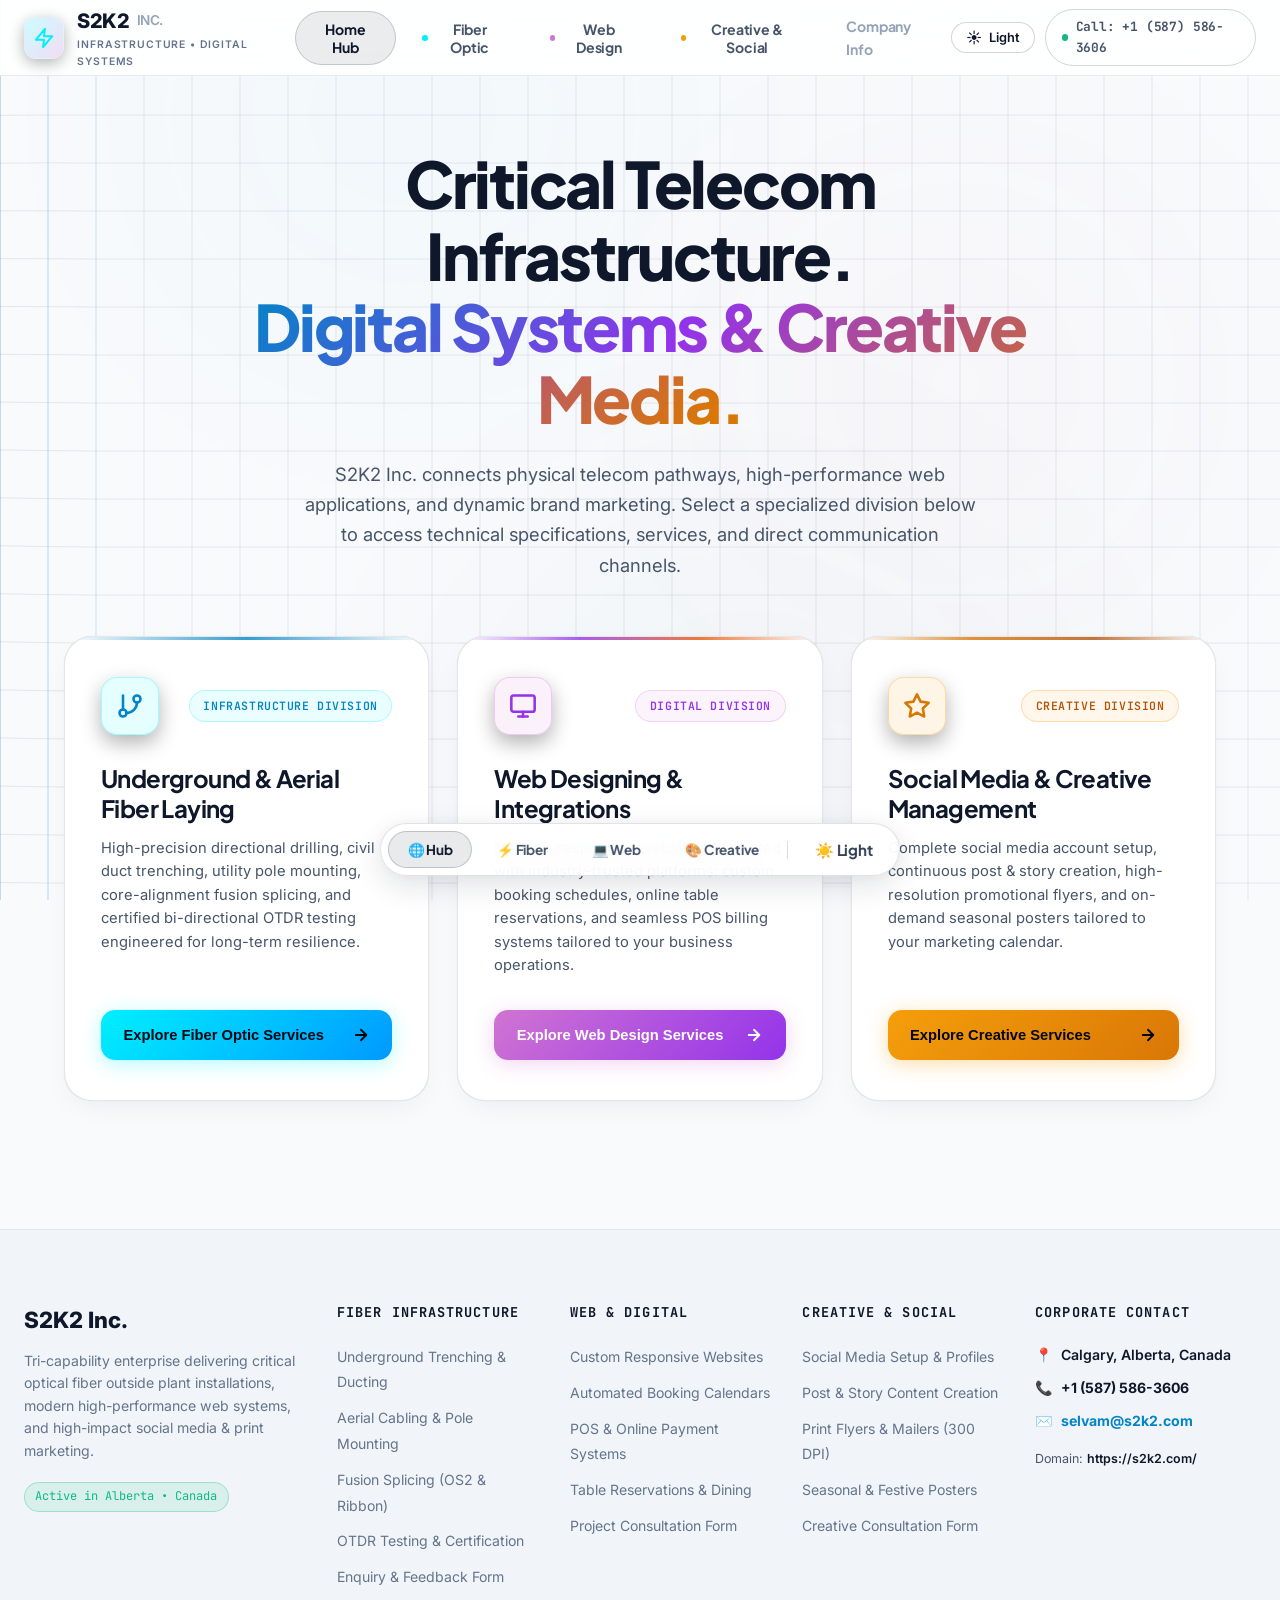
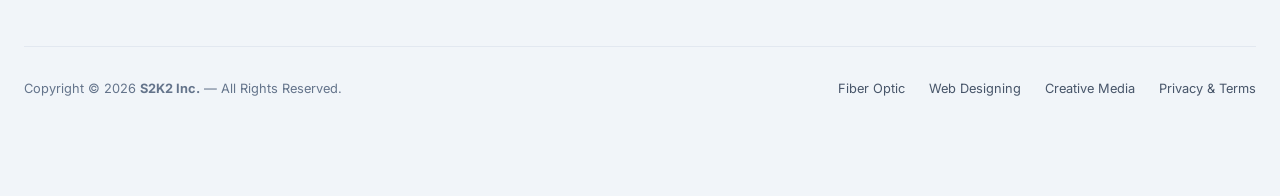
==== index.html @ c8be1c0f "Fix mobile navigation hub overflow and responsive dock sizing" ====
<!DOCTYPE html>
<html lang="en" class="scroll-smooth" data-theme="light">
<head>
  <meta charset="UTF-8" />
  <meta name="viewport" content="width=device-width, initial-scale=1.0" />
  <title>S2K2 Inc. | Optical Fiber Infrastructure, Web Systems & Creative Media</title>
  <meta name="description" content="S2K2 Inc. delivers enterprise optical fiber infrastructure, modern web platforms, and full-spectrum social media and creative brand management across Alberta." />

  <!-- Preconnect to Google Fonts -->
  <link rel="preconnect" href="https://fonts.googleapis.com" />
  <link rel="preconnect" href="https://fonts.gstatic.com" crossorigin />
  <link href="https://fonts.googleapis.com/css2?family=Inter:wght@300;400;500;600;700&family=JetBrains+Mono:wght@400;500;600&family=Plus+Jakarta+Sans:wght@400;500;600;700;800&display=swap" rel="stylesheet" />

  <!-- Favicon -->
  <link rel="icon" type="image/png" sizes="32x32" href="assets/favicon-32.png" />
  <link rel="icon" type="image/png" sizes="192x192" href="assets/icon-192.png" />

  <!-- Immediate Theme Initializer & Fail-Safe Global Toggle (Default: Light) -->
  <script>
    (function() {
      try {
        var saved = localStorage.getItem('s2k2_theme');
        var theme = (saved === 'dark') ? 'dark' : 'light';
        if (theme === 'light') {
          document.documentElement.setAttribute('data-theme', 'light');
        } else {
          document.documentElement.removeAttribute('data-theme');
        }
      } catch (e) {}

      window.applyTheme = function(theme, save) {
        if (theme === 'light') {
          document.documentElement.setAttribute('data-theme', 'light');
          if (document.body) document.body.setAttribute('data-theme', 'light');
        } else {
          document.documentElement.removeAttribute('data-theme');
          if (document.body) document.body.removeAttribute('data-theme');
        }
        if (save !== false) {
          try { localStorage.setItem('s2k2_theme', theme); } catch (e) {}
        }
        document.querySelectorAll('.theme-toggle-label').forEach(function(el) {
          el.textContent = theme === 'light' ? 'Light' : 'Dark';
        });
      };

      var lastToggle = 0;
      window.toggleTheme = function() {
        var now = Date.now();
        if (now - lastToggle < 300) return;
        lastToggle = now;
        var isLight = document.documentElement.getAttribute('data-theme') === 'light' ||
                      (document.body && document.body.getAttribute('data-theme') === 'light');
        var nextTheme = isLight ? 'dark' : 'light';
        window.applyTheme(nextTheme, true);
      };
    })();
  </script>

  <!-- Core Stylesheet -->
  <link rel="stylesheet" href="style.css?v=1.8" />
</head>
<body class="optical-grid-bg" data-theme="light">

  <!-- Ambient Background Glows -->
  <div class="ambient-glow-wrapper" aria-hidden="true">
    <div class="glow-orb glow-orb-fiber"></div>
    <div class="glow-orb glow-orb-web"></div>
    <div class="glow-orb glow-orb-bottom"></div>
  </div>

  <!-- Single Unified Glowing Grid Canvas (Zero Overlap) -->
  <canvas id="singleGlowingGridCanvas" style="position: fixed; inset: 0; pointer-events: none; z-index: 0;"></canvas>

  <!-- Main Navigation Header -->
  <header class="main-header">
    <div class="container-wide" style="width: 100%; display: flex; align-items: center; justify-content: space-between;">
      
      <!-- Brand Logo -->
      <a class="nav-brand-logo" data-route="home">
        <div class="brand-badge-icon">
          <svg width="22" height="22" viewBox="0 0 24 24" fill="none" stroke="#00f0ff" stroke-width="2.2" stroke-linecap="round" stroke-linejoin="round">
            <polygon points="13 2 3 14 12 14 11 22 21 10 12 10 13 2"></polygon>
          </svg>
        </div>
        <div>
          <div class="brand-text-title">
            S2K2 <span style="font-size: 0.85rem; font-weight: 600; color: #94a3b8;">INC.</span>
          </div>
          <div class="brand-text-subtitle">Infrastructure &bull; Digital Systems</div>
        </div>
      </a>

      <!-- Desktop Navigation Pills -->
      <nav style="display: flex; align-items: center; gap: 0.5rem;" class="hidden-mobile">
        <ul class="nav-pills-list">
          <li><button class="nav-link-btn" data-route="home">Home Hub</button></li>
          <li>
            <button class="nav-link-btn fiber-btn" data-route="fibre-optic">
              <span style="display: inline-block; width: 6px; height: 6px; border-radius: 50%; background: #00f0ff;"></span>
              Fiber Optic
            </button>
          </li>
          <li>
            <button class="nav-link-btn web-btn" data-route="web-design">
              <span style="display: inline-block; width: 6px; height: 6px; border-radius: 50%; background: #d174d2;"></span>
              Web Design
            </button>
          </li>
          <li>
            <button class="nav-link-btn creative-btn" data-route="creative-marketing">
              <span style="display: inline-block; width: 6px; height: 6px; border-radius: 50%; background: #f59e0b;"></span>
              Creative &amp; Social
            </button>
          </li>
          <li>
            <a href="#company-footer" class="nav-link-btn" style="color: #94a3b8;">Company Info</a>
          </li>
        </ul>
      </nav>

      <!-- Desktop Actions (Theme Switcher + Direct Call) -->
      <div style="display: flex; align-items: center; gap: 0.65rem;" class="hidden-mobile">
        <button id="themeToggleBtn" class="theme-toggle-btn" aria-label="Toggle Light/Dark Theme" title="Switch Theme (Light / Dark)">
          <span class="theme-icon-sun">☀️</span>
          <span class="theme-icon-moon">🌙</span>
          <span class="theme-toggle-label">Light</span>
        </button>
        <a href="tel:+15875863606" class="nav-link-btn" style="border: 1px solid var(--border-light); padding: 0.45rem 1rem; font-family: var(--font-mono); font-size: 0.8rem;">
          <span style="width: 7px; height: 7px; border-radius: 50%; background: #10b981; display: inline-block;"></span>
          Call: +1 (587) 586-3606
        </a>
      </div>

      <!-- Mobile Header Actions (Theme Toggle + Quick Direct Call + Modern Sleek Trigger) -->
      <div class="mobile-actions-wrapper">
        <button id="mobileThemeToggle" class="mobile-theme-btn" aria-label="Toggle Light/Dark Theme" title="Switch Theme">
          <span class="theme-icon-sun">☀️</span>
          <span class="theme-icon-moon">🌙</span>
        </button>
        <a href="tel:+15875863606" class="mobile-quick-call-btn" title="Call Field Dispatch" aria-label="Call S2K2 Inc.">
          <svg width="18" height="18" fill="none" stroke="currentColor" viewBox="0 0 24 24"><path stroke-linecap="round" stroke-linejoin="round" stroke-width="2" d="M3 5a2 2 0 012-2h3.28a1 1 0 01.948.684l1.498 4.493a1 1 0 01-.502 1.21l-2.257 1.13a11.042 11.042 0 005.516 5.516l1.13-2.257a1 1 0 011.21-.502l4.493 1.498a1 1 0 01.684.949V19a2 2 0 01-2 2h-1C9.716 21 3 14.284 3 6V5z"></path></svg>
        </a>
        <button id="mobileMenuToggle" class="mobile-menu-trigger" aria-label="Open Navigation">
          <span class="menu-bar-line line-1"></span>
          <span class="menu-bar-line line-2"></span>
        </button>
      </div>

    </div>
  </header>

  <!-- Modern Sleek Mobile Navigation Drawer Sheet -->
  <div id="mobileDrawer" class="hidden">
    <div>
      <!-- Drawer Top Bar -->
      <div class="mobile-drawer-header">
        <div style="display: flex; align-items: center; gap: 0.65rem;">
          <div class="brand-badge-icon" style="width: 36px; height: 36px; border-radius: 10px;">
            <svg width="18" height="18" viewBox="0 0 24 24" fill="none" stroke="#00f0ff" stroke-width="2.2" stroke-linecap="round" stroke-linejoin="round">
              <polygon points="13 2 3 14 12 14 11 22 21 10 12 10 13 2"></polygon>
            </svg>
          </div>
          <div>
            <div style="font-weight: 800; font-size: 1.05rem; color: #ffffff; letter-spacing: -0.02em;">S2K2 <span style="font-size: 0.75rem; color: #94a3b8; font-weight: 600;">INC.</span></div>
            <div style="font-size: 0.65rem; color: #64748b; font-family: var(--font-mono); text-transform: uppercase;">Infrastructure &bull; Digital Systems</div>
          </div>
        </div>
        <button id="mobileMenuClose" class="mobile-close-btn" aria-label="Close Navigation">
          <svg width="18" height="18" viewBox="0 0 24 24" fill="none" stroke="currentColor" stroke-width="2" stroke-linecap="round" stroke-linejoin="round">
            <line x1="18" y1="6" x2="6" y2="18"></line>
            <line x1="6" y1="6" x2="18" y2="18"></line>
          </svg>
        </button>
      </div>

      <!-- Navigation Card Tiles -->
      <div class="mobile-nav-tiles-grid">
        
        <!-- Tile 1: Home Hub -->
        <a class="mobile-nav-tile" data-route="home">
          <div class="tile-left-content">
            <div class="tile-icon-bubble">
              <svg width="20" height="20" viewBox="0 0 24 24" fill="none" stroke="currentColor" stroke-width="2" stroke-linecap="round" stroke-linejoin="round">
                <path d="M3 9l9-7 9 7v11a2 2 0 0 1-2 2H5a2 2 0 0 1-2-2z"></path>
                <polyline points="9 22 9 12 15 12 15 22"></polyline>
              </svg>
            </div>
            <div>
              <div class="tile-title">Home Gateway</div>
              <div class="tile-subtitle">Overview &bull; Dual Division Hub</div>
            </div>
          </div>
          <svg width="16" height="16" fill="none" stroke="#64748b" viewBox="0 0 24 24"><path stroke-linecap="round" stroke-linejoin="round" stroke-width="2" d="M9 5l7 7-7 7"></path></svg>
        </a>

        <!-- Tile 2: Fiber Laying -->
        <a class="mobile-nav-tile tile-fiber" data-route="fibre-optic">
          <div class="tile-left-content">
            <div class="tile-icon-bubble" style="border-color: rgba(0, 240, 255, 0.3); background: rgba(0, 240, 255, 0.08); color: #00f0ff;">
              <svg width="20" height="20" viewBox="0 0 24 24" fill="none" stroke="currentColor" stroke-width="2.2" stroke-linecap="round" stroke-linejoin="round">
                <line x1="6" y1="3" x2="6" y2="15"></line>
                <circle cx="18" cy="6" r="3"></circle>
                <circle cx="6" cy="18" r="3"></circle>
                <path d="M18 9a9 9 0 0 1-9 9"></path>
              </svg>
            </div>
            <div>
              <div class="tile-title" style="color: #00f0ff;">Fiber Laying</div>
              <div class="tile-subtitle">Underground Trenching &bull; Aerial Pole Plant</div>
            </div>
          </div>
          <svg width="16" height="16" fill="none" stroke="#00f0ff" viewBox="0 0 24 24"><path stroke-linecap="round" stroke-linejoin="round" stroke-width="2" d="M9 5l7 7-7 7"></path></svg>
        </a>

        <!-- Tile 3: Web Designing -->
        <a class="mobile-nav-tile tile-web" data-route="web-design">
          <div class="tile-left-content">
            <div class="tile-icon-bubble" style="border-color: rgba(209, 116, 210, 0.3); background: rgba(209, 116, 210, 0.08); color: #d174d2;">
              <svg width="20" height="20" viewBox="0 0 24 24" fill="none" stroke="currentColor" stroke-width="2.2" stroke-linecap="round" stroke-linejoin="round">
                <rect x="2" y="3" width="20" height="14" rx="2" ry="2"></rect>
                <line x1="8" y1="21" x2="16" y2="21"></line>
                <line x1="12" y1="17" x2="12" y2="21"></line>
              </svg>
            </div>
            <div>
              <div class="tile-title" style="color: #d174d2;">Web Designing</div>
              <div class="tile-subtitle">Modern Responsive &bull; Business Integrations</div>
            </div>
          </div>
          <svg width="16" height="16" fill="none" stroke="#d174d2" viewBox="0 0 24 24"><path stroke-linecap="round" stroke-linejoin="round" stroke-width="2" d="M9 5l7 7-7 7"></path></svg>
        </a>

        <!-- Tile 4: Social Media & Creative Design -->
        <a class="mobile-nav-tile tile-creative" data-route="creative-marketing">
          <div class="tile-left-content">
            <div class="tile-icon-bubble" style="border-color: rgba(245, 158, 11, 0.35); background: rgba(245, 158, 11, 0.1); color: #f59e0b;">
              <svg width="20" height="20" viewBox="0 0 24 24" fill="none" stroke="currentColor" stroke-width="2.2" stroke-linecap="round" stroke-linejoin="round">
                <polygon points="12 2 15.09 8.26 22 9.27 17 14.14 18.18 21.02 12 17.77 5.82 21.02 7 14.14 2 9.27 8.91 8.26 12 2"></polygon>
              </svg>
            </div>
            <div>
              <div class="tile-title" style="color: #f59e0b;">Social &amp; Creative Media</div>
              <div class="tile-subtitle">Social Setup &bull; Posts &bull; Print Flyers &bull; Posters</div>
            </div>
          </div>
          <svg width="16" height="16" fill="none" stroke="#f59e0b" viewBox="0 0 24 24"><path stroke-linecap="round" stroke-linejoin="round" stroke-width="2" d="M9 5l7 7-7 7"></path></svg>
        </a>

        <!-- Tile 5: Company Details -->
        <a href="#company-footer" class="mobile-nav-tile">
          <div class="tile-left-content">
            <div class="tile-icon-bubble">
              <svg width="20" height="20" viewBox="0 0 24 24" fill="none" stroke="currentColor" stroke-width="2" stroke-linecap="round" stroke-linejoin="round">
                <circle cx="12" cy="12" r="10"></circle>
                <line x1="12" y1="16" x2="12" y2="12"></line>
                <line x1="12" y1="8" x2="12.01" y2="8"></line>
              </svg>
            </div>
            <div>
              <div class="tile-title">Corporate Info</div>
              <div class="tile-subtitle">Calgary Base &bull; Contact Details</div>
            </div>
          </div>
          <svg width="16" height="16" fill="none" stroke="#64748b" viewBox="0 0 24 24"><path stroke-linecap="round" stroke-linejoin="round" stroke-width="2" d="M9 5l7 7-7 7"></path></svg>
        </a>

      </div>

      <!-- Drawer Theme Switcher -->
      <div style="padding: 0.75rem 0 0.5rem 0;">
        <button id="drawerThemeToggle" class="mobile-nav-tile" style="width: 100%; cursor: pointer; text-align: left; border-style: dashed;">
          <div class="tile-left-content">
            <div class="tile-icon-bubble">
              <span class="theme-icon-sun">☀️</span>
              <span class="theme-icon-moon">🌙</span>
            </div>
            <div>
              <div class="tile-title">Display Theme</div>
              <div class="tile-subtitle">Switch Light / Dark Mode</div>
            </div>
          </div>
          <span class="theme-toggle-label font-mono-tag" style="font-size: 0.75rem; color: var(--text-muted); padding: 0.2rem 0.6rem; border-radius: 9999px; border: 1px solid var(--border-subtle);">Light</span>
        </button>
      </div>
    </div>

    <!-- Drawer Bottom Contact Deck -->
    <div class="mobile-drawer-footer">
      <div class="mobile-quick-actions-grid">
        <a href="tel:+15875863606" class="mobile-action-pill call-pill">
          <svg width="16" height="16" fill="none" stroke="currentColor" viewBox="0 0 24 24"><path stroke-linecap="round" stroke-linejoin="round" stroke-width="2" d="M3 5a2 2 0 012-2h3.28a1 1 0 01.948.684l1.498 4.493a1 1 0 01-.502 1.21l-2.257 1.13a11.042 11.042 0 005.516 5.516l1.13-2.257a1 1 0 011.21-.502l4.493 1.498a1 1 0 01.684.949V19a2 2 0 01-2 2h-1C9.716 21 3 14.284 3 6V5z"></path></svg>
          Call Office
        </a>
        <a href="mailto:selvam@s2k2.com" class="mobile-action-pill email-pill">
          <svg width="16" height="16" fill="none" stroke="currentColor" viewBox="0 0 24 24"><path stroke-linecap="round" stroke-linejoin="round" stroke-width="2" d="M3 8l7.89 5.26a2 2 0 002.22 0L21 8M5 19h14a2 2 0 002-2V7a2 2 0 00-2-2H5a2 2 0 00-2 2v10a2 2 0 002 2z"></path></svg>
          Email Us
        </a>
      </div>
      <div style="font-size: 0.72rem; color: #64748b; text-align: center; font-family: var(--font-mono);">
        S2K2 Inc. &bull; Calgary, Alberta, Canada
      </div>
    </div>
  </div>

  <!-- ========================================================================
       VIEW 1: HOME GATEWAY & DUAL FLOATING HUB (default /)
       ======================================================================== -->
  <main id="view-home" class="view-section active">
    
    <!-- Hero Hub Section -->
    <section class="hero-hub-section">
      <div class="container-narrow">
        
        

        <h1 class="hero-hub-title">
          Critical Telecom Infrastructure.<br />
          <span class="gradient-text-tri">Digital Systems &amp; Creative Media.</span>
        </h1>

        <p class="hero-hub-subtext">
          S2K2 Inc. connects physical telecom pathways, high-performance web applications, and dynamic brand marketing. 
          Select a specialized division below to access technical specifications, services, and direct communication channels.
        </p>

        <!-- THE THREE FLOATING BUTTONS / HERO SHOWCASE CARDS -->
        <div class="floating-cards-grid">
          
          <!-- Floating Card 1: Underground & Aerial Fiber Laying -->
          <div class="service-float-card fiber-card float-anim-1" data-route="fibre-optic">
            <div>
              <div class="card-top-row">
                <div class="card-icon-bubble bubble-fiber">
                  <svg width="28" height="28" viewBox="0 0 24 24" fill="none" stroke="currentColor" stroke-width="2.2" stroke-linecap="round" stroke-linejoin="round">
                    <line x1="6" y1="3" x2="6" y2="15"></line>
                    <circle cx="18" cy="6" r="3"></circle>
                    <circle cx="6" cy="18" r="3"></circle>
                    <path d="M18 9a9 9 0 0 1-9 9"></path>
                  </svg>
                </div>
                <span class="card-meta-badge badge-fiber">Infrastructure Division</span>
              </div>

              <h2 class="card-service-title">
                Underground &amp; Aerial Fiber Laying
              </h2>

              <p class="card-service-desc">
                High-precision directional drilling, civil duct trenching, utility pole mounting, 
                core-alignment fusion splicing, and certified bi-directional OTDR testing engineered for long-term resilience.
              </p>
            </div>

            <!-- Floating Button 1 -->
            <div>
              <button class="floating-action-btn btn-float-cyan" data-route="fibre-optic">
                <span>Explore Fiber Optic Services</span>
                <svg width="18" height="18" viewBox="0 0 24 24" fill="none" stroke="currentColor" stroke-width="2.5" stroke-linecap="round" stroke-linejoin="round">
                  <line x1="5" y1="12" x2="19" y2="12"></line>
                  <polyline points="12 5 19 12 12 19"></polyline>
                </svg>
              </button>
            </div>
          </div>

          <!-- Floating Card 2: Web Designing -->
          <div class="service-float-card web-card float-anim-2" data-route="web-design">
            <div>
              <div class="card-top-row">
                <div class="card-icon-bubble bubble-web">
                  <svg width="28" height="28" viewBox="0 0 24 24" fill="none" stroke="currentColor" stroke-width="2.2" stroke-linecap="round" stroke-linejoin="round">
                    <rect x="2" y="3" width="20" height="14" rx="2" ry="2"></rect>
                    <line x1="8" y1="21" x2="16" y2="21"></line>
                    <line x1="12" y1="17" x2="12" y2="21"></line>
                  </svg>
                </div>
                <span class="card-meta-badge badge-web">Digital Division</span>
              </div>

              <h2 class="card-service-title">
                Web Designing &amp; Integrations
              </h2>

              <p class="card-service-desc">
                Modern, responsive websites integrated with industry-trusted platforms: 
                custom booking schedules, online table reservations, 
                and seamless POS billing systems tailored to your business operations.
              </p>
            </div>

            <!-- Floating Button 2 -->
            <div>
              <button class="floating-action-btn btn-float-violet" data-route="web-design">
                <span>Explore Web Design Services</span>
                <svg width="18" height="18" viewBox="0 0 24 24" fill="none" stroke="currentColor" stroke-width="2.5" stroke-linecap="round" stroke-linejoin="round">
                  <line x1="5" y1="12" x2="19" y2="12"></line>
                  <polyline points="12 5 19 12 12 19"></polyline>
                </svg>
              </button>
            </div>
          </div>

          <!-- Floating Card 3: Social Media & Creative Design -->
          <div class="service-float-card creative-card float-anim-3" data-route="creative-marketing">
            <div>
              <div class="card-top-row">
                <div class="card-icon-bubble bubble-creative">
                  <svg width="28" height="28" viewBox="0 0 24 24" fill="none" stroke="currentColor" stroke-width="2.2" stroke-linecap="round" stroke-linejoin="round">
                    <polygon points="12 2 15.09 8.26 22 9.27 17 14.14 18.18 21.02 12 17.77 5.82 21.02 7 14.14 2 9.27 8.91 8.26 12 2"></polygon>
                  </svg>
                </div>
                <span class="card-meta-badge badge-creative">Creative Division</span>
              </div>

              <h2 class="card-service-title">
                Social Media &amp; Creative Management
              </h2>

              <p class="card-service-desc">
                Complete social media account setup, continuous post &amp; story creation, 
                high-resolution promotional flyers, and on-demand seasonal posters tailored to your marketing calendar.
              </p>
            </div>

            <!-- Floating Button 3 -->
            <div>
              <button class="floating-action-btn btn-float-amber" data-route="creative-marketing">
                <span>Explore Creative Services</span>
                <svg width="18" height="18" viewBox="0 0 24 24" fill="none" stroke="currentColor" stroke-width="2.5" stroke-linecap="round" stroke-linejoin="round">
                  <line x1="5" y1="12" x2="19" y2="12"></line>
                  <polyline points="12 5 19 12 12 19"></polyline>
                </svg>
              </button>
            </div>
          </div>

        </div>

      </div>
    </section>

  </main>

  <!-- ========================================================================
       VIEW 2: UNDERGROUND & AERIAL FIBER LAYING (/fibre-optic)
       ======================================================================== -->
  <main id="view-fiber" class="view-section">
    <div class="container-narrow division-hero">
      
      <!-- Back Navigation -->
      <button class="back-to-hub-link" data-route="home">
        &larr; Back to S2K2 Hub
      </button>

      <div class="division-hero-badge badge-fiber">
        S2K2 Inc. &bull; Physical Outside Plant (OSP)
      </div>

      <h1 class="division-title">
        Underground &amp; Aerial<br />
        <span style="color: #00f0ff;">Fiber Laying Services</span>
      </h1>

      <!-- Mandatory Service Paragraph -->
      <div class="core-statement-box fiber-statement">
        <p>
          "We provide reliable underground and aerial fiber optic cabling services, ensuring high-speed and secure connectivity. Whether through precise trenching and duct installation or high-tension pole mounting, our solutions protect your infrastructure from environmental damage while maintaining long-term performance and minimal disruption to the surrounding area."
        </p>
      </div>

      <!-- Engineering Capabilities Grid -->
      <div class="section-heading-wrapper">
        <span class="section-label" style="color: #00f0ff;">Specialized Technical Capabilities</span>
        <h2 class="section-title">Civil Engineering &amp; High-Tension Aerial Infrastructure</h2>
      </div>

      <div class="features-grid-2">
        
        <!-- Feature 1 -->
        <div class="feature-item-card">
          <div class="feature-icon-box bubble-fiber">
            <svg width="24" height="24" viewBox="0 0 24 24" fill="none" stroke="currentColor" stroke-width="2" stroke-linecap="round" stroke-linejoin="round">
              <path d="M2 12h20"></path>
              <path d="M20 12v6a2 2 0 0 1-2 2H6a2 2 0 0 1-2-2v-6"></path>
              <path d="M12 2v10"></path>
            </svg>
          </div>
          <h3 class="feature-title">Underground Civil Trenching &amp; Duct Installation</h3>
          <p class="feature-desc">
            Precision micro-trenching and Horizontal Directional Drilling (HDD) executed to protect municipal infrastructure. We install heavy-duty HDPE SDR conduit systems below regional frost lines with minimal surface disruption.
          </p>
          <ul class="feature-check-list">
            <li><span class="check-bullet">&bull;</span> Continuous Horizontal Directional Drilling (HDD)</li>
            <li><span class="check-bullet">&bull;</span> Heavy-duty SDR-11 HDPE conduit placement &amp; duct-integrity proofing</li>
            <li><span class="check-bullet">&bull;</span> Tier-22 traffic-rated precast polymer handholes and vaults</li>
            <li><span class="check-bullet">&bull;</span> High-volume pneumatic cable blowing &amp; jetting</li>
          </ul>
        </div>

        <!-- Feature 2 -->
        <div class="feature-item-card">
          <div class="feature-icon-box bubble-fiber">
            <svg width="24" height="24" viewBox="0 0 24 24" fill="none" stroke="currentColor" stroke-width="2" stroke-linecap="round" stroke-linejoin="round">
              <rect x="2" y="2" width="20" height="8" rx="2" ry="2"></rect>
              <rect x="2" y="14" width="20" height="8" rx="2" ry="2"></rect>
              <line x1="6" y1="6" x2="6.01" y2="6"></line>
              <line x1="6" y1="18" x2="6.01" y2="18"></line>
            </svg>
          </div>
          <h3 class="feature-title">High-Tension Aerial Cabling &amp; Pole Mounting</h3>
          <p class="feature-desc">
            Engineered utility pole attachments and overlashing designed to endure severe Western Canada wind vectors, ice loadings, and thermal cycling without fiber attenuation.
          </p>
          <ul class="feature-check-list">
            <li><span class="check-bullet">&bull;</span> Extra High-Strength (EHS) galvanized messenger strand stringing</li>
            <li><span class="check-bullet">&bull;</span> All-Dielectric Self-Supporting (ADSS) dielectric span deployment</li>
            <li><span class="check-bullet">&bull;</span> Utility pole attachment permit compliance &amp; height clearance verification</li>
            <li><span class="check-bullet">&bull;</span> Dead-end tensioning, down-guy anchoring &amp; snow/ice sag calculation</li>
          </ul>
        </div>

        <!-- Feature 3 -->
        <div class="feature-item-card">
          <div class="feature-icon-box bubble-fiber">
            <svg width="24" height="24" viewBox="0 0 24 24" fill="none" stroke="currentColor" stroke-width="2" stroke-linecap="round" stroke-linejoin="round">
              <circle cx="12" cy="12" r="10"></circle>
              <polyline points="12 6 12 12 14 14"></polyline>
            </svg>
          </div>
          <h3 class="feature-title">Core-Alignment Fusion Splicing</h3>
          <p class="feature-desc">
            Precision single-fiber and ribbon fusion splicing executed in clean climate-controlled splicing labs with typical insertion loss held below 0.02 dB per junction.
          </p>
          <ul class="feature-check-list">
            <li><span class="check-bullet">&bull;</span> Single-Mode (OS2) and High-Count Ribbon (up to 864ct) splicing</li>
            <li><span class="check-bullet">&bull;</span> Hermetically sealed IP68 dome enclosures (FOSC / Coyote)</li>
            <li><span class="check-bullet">&bull;</span> Fiber distribution panel (FDP) termination &amp; rack dressing</li>
            <li><span class="check-bullet">&bull;</span> Cleanroom-grade end-face inspection to IEC 61300-3-35</li>
          </ul>
        </div>

        <!-- Feature 4 -->
        <div class="feature-item-card">
          <div class="feature-icon-box bubble-fiber">
            <svg width="24" height="24" viewBox="0 0 24 24" fill="none" stroke="currentColor" stroke-width="2" stroke-linecap="round" stroke-linejoin="round">
              <path d="M22 12h-4l-3 9L9 3l-3 9H2"></path>
            </svg>
          </div>
          <h3 class="feature-title">Bi-Directional OTDR Certification &amp; Power Testing</h3>
          <p class="feature-desc">
            Comprehensive Tier-1 optical power testing and Tier-2 bi-directional OTDR trace characterization ensuring carrier-grade acceptance standards and long-term transmission integrity.
          </p>
          <ul class="feature-check-list">
            <li><span class="check-bullet">&bull;</span> Multi-wavelength testing at 1310 nm, 1550 nm, and 1625 nm</li>
            <li><span class="check-bullet">&bull;</span> Optical return loss (ORL) characterization &amp; splice verification</li>
            <li><span class="check-bullet">&bull;</span> Complete Telcordia .SOR trace files &amp; engineering documentation</li>
            <li><span class="check-bullet">&bull;</span> 24/7 emergency cut repair truck rolls for fiber breaks</li>
          </ul>
        </div>

      </div>

      <!-- Enquiry / Feedback Form and Contact Information ALONE (As instructed) -->
      <div class="section-heading-wrapper" style="margin-top: 3rem;">
        <span class="section-label" style="color: #00f0ff;">Direct Communication</span>
        <h2 class="section-title">Fiber Infrastructure Enquiry &amp; Contact Information</h2>
        <p style="color: #94a3b8; font-size: 0.95rem; margin-top: 0.5rem; max-width: 650px;">
          For route feasibility, underground conduit engineering, aerial line plans, or field feedback, contact our engineering office directly or submit the enquiry form below.
        </p>
      </div>

      <div class="contact-layout-split">
        
        <!-- Contact Information Alone (Verified from s2k2.com) -->
        <div class="contact-info-panel">
          <h3 class="card-service-title" style="font-size: 1.35rem; margin-bottom: 0.5rem;">S2K2 Inc.</h3>
          <p style="color: var(--text-muted); font-size: 0.88rem; margin-bottom: 1.75rem;">
            Optical Fiber Infrastructure &amp; Outside Plant Solutions
          </p>

          <div class="contact-meta-item">
            <div class="contact-icon-bubble">
              <svg width="20" height="20" fill="none" stroke="#00f0ff" viewBox="0 0 24 24"><path stroke-linecap="round" stroke-linejoin="round" stroke-width="2" d="M17.657 16.657L13.414 20.9a1.998 1.998 0 01-2.827 0l-4.244-4.243a8 8 0 1111.314 0z"></path><path stroke-linecap="round" stroke-linejoin="round" stroke-width="2" d="M15 11a3 3 0 11-6 0 3 3 0 016 0z"></path></svg>
            </div>
            <div>
              <div class="contact-meta-label">Headquarters / Operational Base</div>
              <div class="contact-meta-val">Calgary, Alberta, Canada</div>
              <div style="font-size: 0.8rem; color: var(--text-dim); margin-top: 0.2rem;">Serving Southern Alberta &amp; Western Canada</div>
            </div>
          </div>

          <div class="contact-meta-item">
            <div class="contact-icon-bubble">
              <svg width="20" height="20" fill="none" stroke="#00f0ff" viewBox="0 0 24 24"><path stroke-linecap="round" stroke-linejoin="round" stroke-width="2" d="M3 5a2 2 0 012-2h3.28a1 1 0 01.948.684l1.498 4.493a1 1 0 01-.502 1.21l-2.257 1.13a11.042 11.042 0 005.516 5.516l1.13-2.257a1 1 0 011.21-.502l4.493 1.498a1 1 0 01.684.949V19a2 2 0 01-2 2h-1C9.716 21 3 14.284 3 6V5z"></path></svg>
            </div>
            <div>
              <div class="contact-meta-label">Direct Telephone</div>
              <a href="tel:+15875863606" class="contact-meta-val" style="text-decoration: none;">+1 (587) 586-3606</a>
              <div style="font-size: 0.8rem; color: var(--text-dim); margin-top: 0.2rem;">Field Dispatch &amp; Project Consultations</div>
            </div>
          </div>

          <div class="contact-meta-item">
            <div class="contact-icon-bubble">
              <svg width="20" height="20" fill="none" stroke="#00f0ff" viewBox="0 0 24 24"><path stroke-linecap="round" stroke-linejoin="round" stroke-width="2" d="M3 8l7.89 5.26a2 2 0 002.22 0L21 8M5 19h14a2 2 0 002-2V7a2 2 0 00-2-2H5a2 2 0 00-2 2v10a2 2 0 002 2z"></path></svg>
            </div>
            <div>
              <div class="contact-meta-label">Primary Email</div>
              <a href="mailto:selvam@s2k2.com" class="contact-meta-val" style="text-decoration: none;">selvam@s2k2.com</a>
              <div style="font-size: 0.8rem; color: var(--text-dim); margin-top: 0.2rem;">Official correspondence &amp; drawings intake</div>
            </div>
          </div>

          <div class="contact-meta-item">
            <div class="contact-icon-bubble">
              <svg width="20" height="20" fill="none" stroke="#10b981" viewBox="0 0 24 24"><path stroke-linecap="round" stroke-linejoin="round" stroke-width="2" d="M9 12l2 2 4-4m6 2a9 9 0 11-18 0 9 9 0 0118 0z"></path></svg>
            </div>
            <div>
              <div class="contact-meta-label">Restoration &amp; Safety</div>
              <div class="contact-meta-val" style="font-size: 0.95rem;">24/7 Emergency Break Response</div>
              <div style="font-size: 0.8rem; color: var(--text-dim); margin-top: 0.2rem;">Rapid response for backhoe cuts &amp; storm damage</div>
            </div>
          </div>

        </div>

        <!-- Enquiry / Feedback Form -->
        <div class="form-card">
          <h3 class="card-service-title" style="font-size: 1.35rem; margin-bottom: 0.5rem;">Fiber Laying Enquiry &amp; Feedback</h3>
          <p style="color: var(--text-muted); font-size: 0.88rem; margin-bottom: 1.75rem;">
            Submit your route parameters, project questions, or engineering feedback directly to our field management.
          </p>

          <form id="fiberEnquiryForm">
            <div class="form-grid-2">
              <div class="form-group">
                <label class="form-label" for="fiberName">Contact Name *</label>
                <input class="form-input" id="fiberName" type="text" placeholder="e.g. David Miller" required />
              </div>
              <div class="form-group">
                <label class="form-label" for="fiberEmail">Email Address *</label>
                <input class="form-input" id="fiberEmail" type="email" placeholder="e.g. dmiller@telecom.ca" required />
              </div>
            </div>

            <div class="form-grid-2">
              <div class="form-group">
                <label class="form-label" for="fiberPhone">Phone Number</label>
                <input class="form-input" id="fiberPhone" type="tel" placeholder="+1 (403) 000-0000" />
              </div>
              <div class="form-group">
                <label class="form-label" for="fiberService">Service Type</label>
                <select class="form-select" id="fiberService">
                  <option value="Underground Trenching & Duct Installation">Underground Trenching &amp; Duct Installation</option>
                  <option value="Aerial Fiber Cabling & Pole Mounting">Aerial Cabling &amp; Pole Mounting</option>
                  <option value="Fusion Splicing & OTDR Testing">Fusion Splicing &amp; OTDR Testing</option>
                  <option value="Emergency Cut Restoration">Emergency Cut Restoration</option>
                  <option value="General Service Feedback / Enquiry">General Service Feedback / Enquiry</option>
                </select>
              </div>
            </div>

            <div class="form-group">
              <label class="form-label" for="fiberMessage">Project Scope or Feedback Message *</label>
              <textarea class="form-textarea" id="fiberMessage" placeholder="Specify approximate route distance, civil requirements, or questions..." required></textarea>
            </div>

            <button type="submit" class="form-submit-btn btn-float-cyan">
              <span>Send Fiber Infrastructure Enquiry</span>
              <svg width="18" height="18" viewBox="0 0 24 24" fill="none" stroke="currentColor" stroke-width="2.5" stroke-linecap="round" stroke-linejoin="round">
                <line x1="22" y1="2" x2="11" y2="13"></line>
                <polygon points="22 2 15 22 11 13 2 9 22 2"></polygon>
              </svg>
            </button>
          </form>
        </div>

      </div>

    </div>
  </main>

  <!-- ========================================================================
       VIEW 3: WEB DESIGNING & BUSINESS INTEGRATIONS (/web-design)
       ======================================================================== -->
  <main id="view-web" class="view-section">
    <div class="container-narrow division-hero">
      
      <!-- Back Navigation -->
      <button class="back-to-hub-link" data-route="home">
        &larr; Back to S2K2 Hub
      </button>

      <div class="division-hero-badge badge-web">
        S2K2 Inc. &bull; Modern Web &amp; Business Systems
      </div>

      <h1 class="division-title">
        Web Designing &amp;<br />
        <span style="color: #d174d2;">Business Integrations</span>
      </h1>

      <!-- Mandatory Service Paragraph -->
      <div class="core-statement-box web-statement">
        <p>
          "We create modern, responsive websites tailored to your business needs. Our solutions focus on user-friendly design, fast performance, and mobile compatibility to enhance user experience, attract customers, and drive online growth. Modern websites integrated with industry-trusted platforms: custom booking schedules, instant quote generators, table reservations, and POS billing systems."
        </p>
      </div>

      <!-- Core Platform Integrations Section (Ref: shrkzdev.vercel.app) -->
      <div class="section-heading-wrapper">
        <span class="section-label" style="color: #d174d2;">Built-In Business Integrations</span>
        <h2 class="section-title">Connecting Your Website Directly to Industry-Standard Tools</h2>
        <p style="color: #94a3b8; font-size: 0.95rem; margin-top: 0.5rem; max-width: 680px;">
          Rather than fragile unvetted plugins, we wire your website directly to enterprise platforms that run your business operations smoothly.
        </p>
      </div>

      <div class="features-grid-2">
        
        <!-- Integration 1: Calendars & Scheduling -->
        <div class="feature-item-card">
          <div class="feature-icon-box bubble-web">
            <svg width="24" height="24" viewBox="0 0 24 24" fill="none" stroke="currentColor" stroke-width="2" stroke-linecap="round" stroke-linejoin="round">
              <rect x="3" y="4" width="18" height="18" rx="2" ry="2"></rect>
              <line x1="16" y1="2" x2="16" y2="6"></line>
              <line x1="8" y1="2" x2="8" y2="6"></line>
              <line x1="3" y1="10" x2="21" y2="10"></line>
            </svg>
          </div>
          <h3 class="feature-title">Automated Scheduling &amp; Booking Calendars</h3>
          <p class="feature-desc">
            Eliminate phone tag and email delays. We deploy tailored appointment booking interfaces with real-time two-way calendar synchronization, allowing clients to schedule directly on your site.
          </p>
          <ul class="feature-check-list">
            <li><span class="check-bullet-web">&bull;</span> Real-time 2-way sync across major corporate and personal calendar systems</li>
            <li><span class="check-bullet-web">&bull;</span> Automated client SMS and email appointment reminders to eliminate no-shows</li>
            <li><span class="check-bullet-web">&bull;</span> Customized intake questionnaires and preliminary consultation screening</li>
            <li><span class="check-bullet-web">&bull;</span> Multi-staff availability mapping, buffer times, and timezone auto-detection</li>
          </ul>
        </div>

        <!-- Integration 2: POS & Payments -->
        <div class="feature-item-card">
          <div class="feature-icon-box bubble-web">
            <svg width="24" height="24" viewBox="0 0 24 24" fill="none" stroke="currentColor" stroke-width="2" stroke-linecap="round" stroke-linejoin="round">
              <rect x="1" y="4" width="22" height="16" rx="2" ry="2"></rect>
              <line x1="1" y1="10" x2="23" y2="10"></line>
            </svg>
          </div>
          <h3 class="feature-title">POS &amp; Payment Gateway Integrations</h3>
          <p class="feature-desc">
            Frictionless, PCI-compliant payment gateways. We connect your web presence directly to industry-standard point-of-sale and digital billing systems for instant checkouts and automated invoicing.
          </p>
          <ul class="feature-check-list">
            <li><span class="check-bullet-web">&bull;</span> Direct, secure checkouts supporting all major cards, digital wallets, and debit</li>
            <li><span class="check-bullet-web">&bull;</span> Automated digital receipts and PDF tax invoices generated instantly upon transaction</li>
            <li><span class="check-bullet-web">&bull;</span> Support for recurring client retainers, memberships, and milestone payouts</li>
            <li><span class="check-bullet-web">&bull;</span> Direct synchronization with your business accounting and bookkeeping software</li>
          </ul>
        </div>

        <!-- Integration 3: Dining & Reservations -->
        <div class="feature-item-card">
          <div class="feature-icon-box bubble-web">
            <svg width="24" height="24" viewBox="0 0 24 24" fill="none" stroke="currentColor" stroke-width="2" stroke-linecap="round" stroke-linejoin="round">
              <path d="M18 8h1a4 4 0 0 1 0 8h-1"></path>
              <path d="M2 8h16v9a4 4 0 0 1-4 4H6a4 4 0 0 1-4-4V8z"></path>
              <line x1="6" y1="1" x2="6" y2="4"></line>
              <line x1="10" y1="1" x2="10" y2="4"></line>
              <line x1="14" y1="1" x2="14" y2="4"></line>
            </svg>
          </div>
          <h3 class="feature-title">Restaurant Table Reservations &amp; Dining Systems</h3>
          <p class="feature-desc">
            Custom-tailored for dining venues, bistros, and hospitality venues. We connect your site directly to reliable table management and reservation engines with visual seating layouts.
          </p>
          <ul class="feature-check-list">
            <li><span class="check-bullet-web">&bull;</span> Direct table bookings and visual floorplan seating management</li>
            <li><span class="check-bullet-web">&bull;</span> Real-time party size, dining times, and special dietary request intake</li>
            <li><span class="check-bullet-web">&bull;</span> Instant notification alerts dispatched directly to staff and host stations</li>
            <li><span class="check-bullet-web">&bull;</span> Mobile-optimized guest confirmation flows with automated reminder alerts</li>
          </ul>
        </div>

        <!-- Integration 4: Interactive Tools & Automations -->
        <div class="feature-item-card">
          <div class="feature-icon-box bubble-web">
            <svg width="24" height="24" viewBox="0 0 24 24" fill="none" stroke="currentColor" stroke-width="2" stroke-linecap="round" stroke-linejoin="round">
              <path d="M14 2H6a2 2 0 0 0-2 2v16a2 2 0 0 0 2 2h12a2 2 0 0 0 2-2V8z"></path>
              <polyline points="14 2 14 8 20 8"></polyline>
              <line x1="16" y1="13" x2="8" y2="13"></line>
              <line x1="16" y1="17" x2="8" y2="17"></line>
              <polyline points="10 9 9 9 8 9"></polyline>
            </svg>
          </div>
          <h3 class="feature-title">Dynamic Estimators &amp; Lead Workflows</h3>
          <p class="feature-desc">
            Transform static contact forms into interactive qualification tools. Visitors configure their project scopes, generating actionable inquiries routed straight to your CRM.
          </p>
          <ul class="feature-check-list">
            <li><span class="check-bullet-web">&bull;</span> Dynamic multi-step logic tailored specifically to your service offerings</li>
            <li><span class="check-bullet-web">&bull;</span> Instant notification alerts dispatched to your email, WhatsApp, or phone</li>
            <li><span class="check-bullet-web">&bull;</span> Direct synchronization with your CRM, spreadsheet, and business workflow platforms</li>
            <li><span class="check-bullet-web">&bull;</span> Elimination of manual data re-entry and administrative delays</li>
          </ul>
        </div>

      </div>

      <!-- 3-Step Process (From shrkzdev.vercel.app) -->
      <div class="section-heading-wrapper" style="margin-top: 3.5rem;">
        <span class="section-label" style="color: #d174d2;">Engineering Methodology</span>
        <h2 class="section-title">How We Build For Your Business</h2>
      </div>

      <div class="features-grid-3">
        <div class="glass-panel" style="padding: 1.75rem;">
          <div class="font-mono-tag" style="color: #d174d2; font-size: 1.25rem; font-weight: 800; margin-bottom: 0.5rem;">01</div>
          <h3 class="card-service-title" style="font-size: 1.15rem; margin-bottom: 0.5rem;">Integration Mapping</h3>
          <p style="font-size: 0.88rem; color: var(--text-muted); line-height: 1.6;">
            We audit your current workflow, determine the business platforms you use (calendars, POS, CRM), and blueprint the ideal client experience.
          </p>
        </div>
        <div class="glass-panel" style="padding: 1.75rem;">
          <div class="font-mono-tag" style="color: #d174d2; font-size: 1.25rem; font-weight: 800; margin-bottom: 0.5rem;">02</div>
          <h3 class="card-service-title" style="font-size: 1.15rem; margin-bottom: 0.5rem;">Design, Code &amp; Wire-Up</h3>
          <p style="font-size: 0.88rem; color: var(--text-muted); line-height: 1.6;">
            We craft a fast, mobile-first responsive layout, connect all live APIs and third-party tools, and review a staging prototype together.
          </p>
        </div>
        <div class="glass-panel" style="padding: 1.75rem;">
          <div class="font-mono-tag" style="color: #d174d2; font-size: 1.25rem; font-weight: 800; margin-bottom: 0.5rem;">03</div>
          <h3 class="card-service-title" style="font-size: 1.15rem; margin-bottom: 0.5rem;">Testing, Launch &amp; Handover</h3>
          <p style="font-size: 0.88rem; color: var(--text-muted); line-height: 1.6;">
            We test live bookings and transactions, deploy to your domain, and give you a straightforward walkthrough so you have 100% control.
          </p>
        </div>
      </div>

      <!-- Contact & Form Details (With Email Placeholder as instructed) -->
      <div class="section-heading-wrapper" style="margin-top: 4rem;">
        <span class="section-label" style="color: #d174d2;">Project Discussion</span>
        <h2 class="section-title">Web Design Consultation &amp; Contact Details</h2>
        <p style="color: var(--text-muted); font-size: 0.95rem; margin-top: 0.5rem; max-width: 650px;">
          Ready to enhance your digital presence with modern platform integrations? Contact us directly or submit your project details below.
        </p>
      </div>

      <div class="contact-layout-split">
        
        <!-- Contact Information Panel (Web Design Placeholder Info as instructed) -->
        <div class="contact-info-panel">
          <h3 class="card-service-title" style="font-size: 1.35rem; margin-bottom: 0.5rem;">S2K2 Web Solutions</h3>
          <p style="color: var(--text-muted); font-size: 0.88rem; margin-bottom: 1.75rem;">
            Custom Web Development &bull; Business Software Integrations
          </p>

          <div class="contact-meta-item">
            <div class="contact-icon-bubble">
              <svg width="20" height="20" fill="none" stroke="#d174d2" viewBox="0 0 24 24"><path stroke-linecap="round" stroke-linejoin="round" stroke-width="2" d="M3 8l7.89 5.26a2 2 0 002.22 0L21 8M5 19h14a2 2 0 002-2V7a2 2 0 00-2-2H5a2 2 0 00-2 2v10a2 2 0 002 2z"></path></svg>
            </div>
            <div>
              <div class="contact-meta-label">Web Division Direct Email</div>
              <a href="mailto:selvam@s2k2.com" class="contact-meta-val" style="text-decoration: none;">selvam@s2k2.com</a>
              <div style="font-size: 0.8rem; color: var(--text-dim); margin-top: 0.2rem;">Official correspondence &amp; project inquiries</div>
            </div>
          </div>

          <div class="contact-meta-item">
            <div class="contact-icon-bubble">
              <svg width="20" height="20" fill="none" stroke="#d174d2" viewBox="0 0 24 24"><path stroke-linecap="round" stroke-linejoin="round" stroke-width="2" d="M3 5a2 2 0 012-2h3.28a1 1 0 01.948.684l1.498 4.493a1 1 0 01-.502 1.21l-2.257 1.13a11.042 11.042 0 005.516 5.516l1.13-2.257a1 1 0 011.21-.502l4.493 1.498a1 1 0 01.684.949V19a2 2 0 01-2 2h-1C9.716 21 3 14.284 3 6V5z"></path></svg>
            </div>
            <div>
              <div class="contact-meta-label">Telephone Consultation</div>
              <div class="contact-meta-val">Available via Inquiry / Scheduling</div>
              <div style="font-size: 0.8rem; color: var(--text-dim); margin-top: 0.2rem;">Or contact central office: +1 (587) 586-3606</div>
            </div>
          </div>

          <div class="contact-meta-item">
            <div class="contact-icon-bubble">
              <svg width="20" height="20" fill="none" stroke="#d174d2" viewBox="0 0 24 24"><path stroke-linecap="round" stroke-linejoin="round" stroke-width="2" d="M12 8v4l3 3m6-3a9 9 0 11-18 0 9 9 0 0118 0z"></path></svg>
            </div>
            <div>
              <div class="contact-meta-label">Turnaround &amp; Consultation</div>
              <div class="contact-meta-val" style="font-size: 0.95rem;">Rapid Project Scoping</div>
              <div style="font-size: 0.8rem; color: var(--text-dim); margin-top: 0.2rem;">Initial technical review and quote scope within 24 hours</div>
            </div>
          </div>

        </div>

        <!-- Project Consultation Form -->
        <div class="form-card">
          <h3 class="card-service-title" style="font-size: 1.35rem; margin-bottom: 0.5rem;">Start a Web Project Discussion</h3>
          <p style="color: var(--text-muted); font-size: 0.88rem; margin-bottom: 1.75rem;">
            Tell us about your business goals and platform needs. We will prepare an architectural breakdown for you.
          </p>

          <form id="webConsultationForm">
            <div class="form-grid-2">
              <div class="form-group">
                <label class="form-label" for="webName">Your Name *</label>
                <input class="form-input web-focus" id="webName" type="text" placeholder="e.g. Sarah Jenkins" required />
              </div>
              <div class="form-group">
                <label class="form-label" for="webEmail">Email Address *</label>
                <input class="form-input web-focus" id="webEmail" type="email" placeholder="e.g. sjenkins@business.com" required />
              </div>
            </div>

            <div class="form-grid-2">
              <div class="form-group">
                <label class="form-label" for="webBusiness">Business / Current Domain</label>
                <input class="form-input web-focus" id="webBusiness" type="text" placeholder="e.g. Jenkins Dental / myclinic.ca" />
              </div>
              <div class="form-group">
                <label class="form-label" for="webIntegration">Primary Integration Interest</label>
                <select class="form-select web-focus" id="webIntegration">
                  <option value="Online Appointment & Booking Calendars">Online Appointment &amp; Booking Calendars</option>
                  <option value="POS & Payment Gateway Integration">POS &amp; Payment Gateway Integration</option>
                  <option value="Table Reservations & Dining Systems">Table Reservations &amp; Dining Systems</option>
                  <option value="Custom Estimators & Lead Engines">Custom Estimators &amp; Lead Engines</option>
                  <option value="Full Website Redesign & Modern Stack">Full Website Redesign &amp; Modern Stack</option>
                </select>
              </div>
            </div>

            <div class="form-group">
              <label class="form-label" for="webMessage">Project Requirements &amp; Scope *</label>
              <textarea class="form-textarea web-focus" id="webMessage" placeholder="Describe the functionality, integrations, or challenges you want to solve..." required></textarea>
            </div>

            <button type="submit" class="form-submit-btn btn-float-violet">
              <span>Send Project Inquiry</span>
              <svg width="18" height="18" viewBox="0 0 24 24" fill="none" stroke="currentColor" stroke-width="2.5" stroke-linecap="round" stroke-linejoin="round">
                <line x1="22" y1="2" x2="11" y2="13"></line>
                <polygon points="22 2 15 22 11 13 2 9 22 2"></polygon>
              </svg>
            </button>
          </form>
        </div>

      </div>

    </div>
  </main>

  <!-- ========================================================================
       VIEW 4: SOCIAL MEDIA MARKETING & CREATIVE POSTER/FLYER DESIGN (/creative-marketing)
       ======================================================================== -->
  <main id="view-creative" class="view-section">
    <div class="container-narrow division-hero">
      
      <!-- Back Navigation -->
      <button class="back-to-hub-link" data-route="home">
        &larr; Back to S2K2 Hub
      </button>

      <div class="division-hero-badge badge-creative">
        S2K2 Inc. &bull; Creative Studio &amp; Social Media Growth
      </div>

      <h1 class="division-title">
        Social Media Marketing &amp;<br />
        <span style="color: #f59e0b;">Creative Poster / Flyer Design</span>
      </h1>

      <!-- Mandatory Service Paragraph -->
      <div class="core-statement-box creative-statement">
        <p>
          "We empower businesses with turnkey social media setup, consistent multi-platform post creation, high-impact promotional print flyers, and responsive seasonal festival posters as per need. Our designs combine bold visual aesthetics, compelling messaging, and print-ready prepress standards to expand your reach, captivate local audiences, and drive customer action across both digital feeds and physical storefronts."
        </p>
      </div>

      <!-- Core Creative Capabilities Section -->
      <div class="section-heading-wrapper">
        <span class="section-label" style="color: #f59e0b;">Creative Capabilities &amp; Design Solutions</span>
        <h2 class="section-title">Complete Digital Presence &amp; Tangible Print Marketing</h2>
        <p style="color: #94a3b8; font-size: 0.95rem; margin-top: 0.5rem; max-width: 680px;">
          From initializing your social media channels from scratch to producing on-demand festival posters and direct-mail flyers, we provide full creative execution for your brand.
        </p>
      </div>

      <div class="features-grid-2">
        
        <!-- Feature 1: Social Media Setup -->
        <div class="feature-item-card">
          <div class="feature-icon-box bubble-creative">
            <svg width="24" height="24" viewBox="0 0 24 24" fill="none" stroke="currentColor" stroke-width="2" stroke-linecap="round" stroke-linejoin="round">
              <rect x="5" y="2" width="14" height="20" rx="2" ry="2"></rect>
              <line x1="12" y1="18" x2="12.01" y2="18"></line>
            </svg>
          </div>
          <h3 class="feature-title">Social Media Channel Setup &amp; Profile Architecture</h3>
          <p class="feature-desc">
            Launch your brand across major social platforms with fully branded, optimized profiles designed to build immediate credibility and customer trust.
          </p>
          <ul class="feature-check-list">
            <li><span class="check-bullet-creative">&bull;</span> Multi-platform setup across Instagram, Facebook Business Suite, LinkedIn, TikTok &amp; Google Business</li>
            <li><span class="check-bullet-creative">&bull;</span> High-resolution branded profile avatars, responsive cover banners &amp; cohesive highlight icon suites</li>
            <li><span class="check-bullet-creative">&bull;</span> Custom link-in-bio hub directing followers directly to phone dispatch, booking links &amp; web pages</li>
            <li><span class="check-bullet-creative">&bull;</span> Comprehensive brand asset kit: hex color standards, typography rules &amp; watermark overlays</li>
          </ul>
        </div>

        <!-- Feature 2: Post Creation -->
        <div class="feature-item-card">
          <div class="feature-icon-box bubble-creative">
            <svg width="24" height="24" viewBox="0 0 24 24" fill="none" stroke="currentColor" stroke-width="2" stroke-linecap="round" stroke-linejoin="round">
              <rect x="3" y="3" width="18" height="18" rx="2" ry="2"></rect>
              <line x1="3" y1="9" x2="21" y2="9"></line>
              <line x1="9" y1="21" x2="9" y2="9"></line>
            </svg>
          </div>
          <h3 class="feature-title">Engaging Social Media Posts &amp; Content Creation</h3>
          <p class="feature-desc">
            Stop the scroll with tailored visual graphics engineered for high engagement, audience interaction, and continuous brand visibility.
          </p>
          <ul class="feature-check-list">
            <li><span class="check-bullet-creative">&bull;</span> Custom graphics for feed posts, multi-slide educational carousels, stories &amp; reel cover designs</li>
            <li><span class="check-bullet-creative">&bull;</span> Perfect platform calibrations: 1:1 Feed square, 4:5 portrait &amp; 9:16 vertical story formats</li>
            <li><span class="check-bullet-creative">&bull;</span> Product launches, promotional discounts, customer reviews &amp; operational announcement posts</li>
            <li><span class="check-bullet-creative">&bull;</span> Ready-to-schedule image bundles delivered with engaging caption copy &amp; targeted hashtags</li>
          </ul>
        </div>

        <!-- Feature 3: Print Flyers -->
        <div class="feature-item-card">
          <div class="feature-icon-box bubble-creative">
            <svg width="24" height="24" viewBox="0 0 24 24" fill="none" stroke="currentColor" stroke-width="2" stroke-linecap="round" stroke-linejoin="round">
              <path d="M14 2H6a2 2 0 0 0-2 2v16a2 2 0 0 0 2 2h12a2 2 0 0 0 2-2V8z"></path>
              <polyline points="14 2 14 8 20 8"></polyline>
              <line x1="16" y1="13" x2="8" y2="13"></line>
              <line x1="16" y1="17" x2="8" y2="17"></line>
              <polyline points="10 9 9 9 8 9"></polyline>
            </svg>
          </div>
          <h3 class="feature-title">Print-Ready Promotional Flyers &amp; Mailers</h3>
          <p class="feature-desc">
            Tangible print marketing that commands attention in local mailboxes, on store counters, and at community networking events.
          </p>
          <ul class="feature-check-list">
            <li><span class="check-bullet-creative">&bull;</span> Single-sided, double-sided, and tri-fold promotional flyer designs</li>
            <li><span class="check-bullet-creative">&bull;</span> Prepress CMYK 300 DPI exports with standard bleed margins and safe crop zones</li>
            <li><span class="check-bullet-creative">&bull;</span> Direct-mail flyers, door-hangers, grand opening handouts &amp; promotional discount coupons</li>
            <li><span class="check-bullet-creative">&bull;</span> Supplied in print-ready PDF/X files for commercial printers plus web-ready digital formats</li>
          </ul>
        </div>

        <!-- Feature 4: Seasonal Posters -->
        <div class="feature-item-card">
          <div class="feature-icon-box bubble-creative">
            <svg width="24" height="24" viewBox="0 0 24 24" fill="none" stroke="currentColor" stroke-width="2" stroke-linecap="round" stroke-linejoin="round">
              <rect x="3" y="4" width="18" height="18" rx="2" ry="2"></rect>
              <line x1="16" y1="2" x2="16" y2="6"></line>
              <line x1="8" y1="2" x2="8" y2="6"></line>
              <line x1="3" y1="10" x2="21" y2="10"></line>
            </svg>
          </div>
          <h3 class="feature-title">Seasonal &amp; Festive Posters on Demand (As Per Need)</h3>
          <p class="feature-desc">
            Dynamic, timely campaign posters crafted around your business calendar and upcoming holidays whenever you need them.
          </p>
          <ul class="feature-check-list">
            <li><span class="check-bullet-creative">&bull;</span> Tailored seasonal themes: Christmas, New Year, Black Friday, Diwali, Canada Day, Halloween &amp; Summer</li>
            <li><span class="check-bullet-creative">&bull;</span> Storefront window posters, indoor display boards, tabletop easels &amp; A-frame sidewalk signage</li>
            <li><span class="check-bullet-creative">&bull;</span> Fast on-demand turnaround for flash sales, holiday operating hours &amp; limited-time events</li>
            <li><span class="check-bullet-creative">&bull;</span> Scalable high-vector typography ensuring razor-sharp clarity from mini-posters to large banners</li>
          </ul>
        </div>

        <!-- Feature 5: Restaurant & Retail Collateral -->
        <div class="feature-item-card">
          <div class="feature-icon-box bubble-creative">
            <svg width="24" height="24" viewBox="0 0 24 24" fill="none" stroke="currentColor" stroke-width="2" stroke-linecap="round" stroke-linejoin="round">
              <path d="M6 2L3 6v14a2 2 0 0 0 2 2h14a2 2 0 0 0 2-2V6l-3-4z"></path>
              <line x1="3" y1="6" x2="21" y2="6"></line>
              <path d="M16 10a4 4 0 0 1-8 0"></path>
            </svg>
          </div>
          <h3 class="feature-title">Restaurant &amp; Retail Collateral (Print + Digital)</h3>
          <p class="feature-desc">
            Physical branding elements that enhance your in-store customer journey, streamline orders, and encourage higher ticket sizes.
          </p>
          <ul class="feature-check-list">
            <li><span class="check-bullet-creative">&bull;</span> Modern dine-in menus, takeout menus, laminated counter display boards &amp; table tents</li>
            <li><span class="check-bullet-creative">&bull;</span> Scannable QR code table stands linking directly to digital menus, Google reviews &amp; Wi-Fi login</li>
            <li><span class="check-bullet-creative">&bull;</span> Branded customer loyalty punch cards, gift vouchers, product stickers &amp; packaging labels</li>
            <li><span class="check-bullet-creative">&bull;</span> Seamless visual harmony between your in-store printed collateral and online website</li>
          </ul>
        </div>

        <!-- Feature 6: Digital Ads & Banners -->
        <div class="feature-item-card">
          <div class="feature-icon-box bubble-creative">
            <svg width="24" height="24" viewBox="0 0 24 24" fill="none" stroke="currentColor" stroke-width="2" stroke-linecap="round" stroke-linejoin="round">
              <circle cx="12" cy="12" r="10"></circle>
              <circle cx="12" cy="12" r="6"></circle>
              <circle cx="12" cy="12" r="2"></circle>
            </svg>
          </div>
          <h3 class="feature-title">Targeted Digital Ad Creatives &amp; Display Banners</h3>
          <p class="feature-desc">
            High-conversion advertising visuals designed for Meta sponsored ads (Facebook &amp; Instagram) and Google Display networks.
          </p>
          <ul class="feature-check-list">
            <li><span class="check-bullet-creative">&bull;</span> Industry-standard display dimensions (300x250, 728x90, 1080x1080, 1080x1920)</li>
            <li><span class="check-bullet-creative">&bull;</span> High-contrast visual hierarchy engineered to lower cost-per-click and drive conversions</li>
            <li><span class="check-bullet-creative">&bull;</span> Seasonal promotion banners, lead magnet visuals &amp; discount event graphics</li>
            <li><span class="check-bullet-creative">&bull;</span> Multiple A/B creative variations with alternative headline hooks and color schemes</li>
          </ul>
        </div>

      </div>

      <!-- 4-Step Creative Workflow -->
      <div style="margin-top: 4.5rem; margin-bottom: 4rem;">
        <div class="section-heading-wrapper">
          <span class="section-label" style="color: #f59e0b;">Production Lifecycle</span>
          <h2 class="section-title">Our Collaborative 4-Step Creative Workflow</h2>
        </div>

        <div class="process-steps-grid">
          <div class="process-card">
            <div class="process-step-num" style="color: #f59e0b;">01</div>
            <h4 class="process-step-title">Brief &amp; Brand Discovery</h4>
            <p class="process-step-desc">
              We define your target audience, aesthetic preferences, brand tone, and upcoming marketing campaign milestones.
            </p>
          </div>

          <div class="process-card">
            <div class="process-step-num" style="color: #f59e0b;">02</div>
            <h4 class="process-step-title">Concept &amp; Rapid Mockups</h4>
            <p class="process-step-desc">
              We create high-fidelity design drafts, composition layouts, and color-balanced options for your review.
            </p>
          </div>

          <div class="process-card">
            <div class="process-step-num" style="color: #f59e0b;">03</div>
            <h4 class="process-step-title">Collaborative Refinement</h4>
            <p class="process-step-desc">
              Fine-tuning typography, image contrast, and copy formatting based on your feedback until the creative is perfected.
            </p>
          </div>

          <div class="process-card">
            <div class="process-step-num" style="color: #f59e0b;">04</div>
            <h4 class="process-step-title">Delivery &amp; Prepress Files</h4>
            <p class="process-step-desc">
              Full asset handover: 300 DPI CMYK PDFs for local print shops, plus optimized PNG/WebP files ready for digital feeds.
            </p>
          </div>
        </div>
      </div>

      <!-- Contact & Consultation Form (Split Section) -->
      <div class="section-heading-wrapper" style="margin-top: 4.5rem;">
        <span class="section-label" style="color: #f59e0b;">Start A Creative Project</span>
        <h2 class="section-title">Request Social Media Setup, Post Design or Print Collateral</h2>
        <p style="color: #94a3b8; font-size: 0.95rem; margin-top: 0.5rem; max-width: 650px;">
          Tell us about your brand goals, upcoming seasonal events, or required print collateral. Our creative team will review your brief and follow up promptly.
        </p>
      </div>

      <div class="contact-layout-split">
        
        <!-- Contact Information Panel -->
        <div class="contact-info-panel">
          <h3 class="card-service-title" style="font-size: 1.35rem; margin-bottom: 0.5rem;">S2K2 Creative Studio</h3>
          <p style="color: var(--text-muted); font-size: 0.88rem; margin-bottom: 1.75rem;">
            Social Media Growth &bull; Promotional Flyers &bull; Seasonal Festive Posters
          </p>

          <div class="contact-meta-item">
            <div class="contact-icon-bubble">
              <svg width="20" height="20" fill="none" stroke="#f59e0b" viewBox="0 0 24 24"><path stroke-linecap="round" stroke-linejoin="round" stroke-width="2" d="M3 8l7.89 5.26a2 2 0 002.22 0L21 8M5 19h14a2 2 0 002-2V7a2 2 0 00-2-2H5a2 2 0 00-2 2v10a2 2 0 002 2z"></path></svg>
            </div>
            <div>
              <div class="contact-meta-label">Creative Desk Direct Email</div>
              <a href="mailto:selvam@s2k2.com" class="contact-meta-val" style="text-decoration: none;">selvam@s2k2.com</a>
              <div style="font-size: 0.8rem; color: var(--text-dim); margin-top: 0.2rem;">Official correspondence &amp; design brief intake</div>
            </div>
          </div>

          <div class="contact-meta-item">
            <div class="contact-icon-bubble">
              <svg width="20" height="20" fill="none" stroke="#f59e0b" viewBox="0 0 24 24"><path stroke-linecap="round" stroke-linejoin="round" stroke-width="2" d="M3 5a2 2 0 012-2h3.28a1 1 0 01.948.684l1.498 4.493a1 1 0 01-.502 1.21l-2.257 1.13a11.042 11.042 0 005.516 5.516l1.13-2.257a1 1 0 011.21-.502l4.493 1.498a1 1 0 01.684.949V19a2 2 0 01-2 2h-1C9.716 21 3 14.284 3 6V5z"></path></svg>
            </div>
            <div>
              <div class="contact-meta-label">Telephone Consultation</div>
              <div class="contact-meta-val">Available via Scheduling / Call</div>
              <div style="font-size: 0.8rem; color: var(--text-dim); margin-top: 0.2rem;">Central office dispatch: +1 (587) 586-3606</div>
            </div>
          </div>

          <div class="contact-meta-item">
            <div class="contact-icon-bubble">
              <svg width="20" height="20" fill="none" stroke="#f59e0b" viewBox="0 0 24 24"><path stroke-linecap="round" stroke-linejoin="round" stroke-width="2" d="M12 8v4l3 3m6-3a9 9 0 11-18 0 9 9 0 0118 0z"></path></svg>
            </div>
            <div>
              <div class="contact-meta-label">Seasonal On-Demand Response</div>
              <div class="contact-meta-val" style="font-size: 0.95rem;">Rapid Event Turnaround</div>
              <div style="font-size: 0.8rem; color: var(--text-dim); margin-top: 0.2rem;">Initial design drafts and seasonal concepts within 24-48 hours</div>
            </div>
          </div>

          <div style="margin-top: 2rem; padding: 1.25rem; background: rgba(245, 158, 11, 0.05); border: 1px dashed rgba(245, 158, 11, 0.3); border-radius: var(--radius-md);">
            <div style="font-size: 0.85rem; font-weight: 600; color: #fbbf24; margin-bottom: 0.35rem;">
              🎨 Flexible Project &amp; Seasonal Packaging
            </div>
            <p style="font-size: 0.82rem; color: var(--text-muted); line-height: 1.55; margin: 0;">
              Available as on-demand single project requests (e.g., a one-time grand opening flyer or Christmas poster) or ongoing monthly social media design bundles.
            </p>
          </div>
        </div>

        <!-- Consultation Form -->
        <div class="form-card">
          <h3 class="card-service-title" style="font-size: 1.35rem; margin-bottom: 0.35rem;">Start a Creative Consultation</h3>
          <p style="color: var(--text-muted); font-size: 0.88rem; margin-bottom: 1.75rem;">
            Provide your campaign goals and design requirements below.
          </p>

          <form id="creativeConsultationForm">
            <div class="form-grid-2">
              <div class="form-group">
                <label class="form-label" for="creativeName">Your Full Name *</label>
                <input type="text" class="form-input creative-focus" id="creativeName" placeholder="e.g. Sarah Jenkins" required />
              </div>
              <div class="form-group">
                <label class="form-label" for="creativeEmail">Email Address *</label>
                <input type="email" class="form-input creative-focus" id="creativeEmail" placeholder="e.g. sarah@business.com" required />
              </div>
            </div>

            <div class="form-grid-2">
              <div class="form-group">
                <label class="form-label" for="creativeBusiness">Business / Brand Name</label>
                <input type="text" class="form-input creative-focus" id="creativeBusiness" placeholder="e.g. Peak Bistro &amp; Lounge" />
              </div>
              <div class="form-group">
                <label class="form-label" for="creativePhone">Phone Number</label>
                <input type="tel" class="form-input creative-focus" id="creativePhone" placeholder="e.g. +1 (403) 555-0199" />
              </div>
            </div>

            <div class="form-grid-2">
              <div class="form-group">
                <label class="form-label" for="creativeService">Primary Creative Need *</label>
                <select class="form-select creative-focus" id="creativeService">
                  <option value="Social Media Setup & Profile Architecture">Social Media Setup &amp; Profile Architecture</option>
                  <option value="Ongoing Social Media Posts & Stories">Ongoing Social Media Posts &amp; Stories</option>
                  <option value="Print-Ready Promotional Flyers & Mailers">Print-Ready Promotional Flyers &amp; Mailers</option>
                  <option value="Seasonal & Festive Holiday Posters">Seasonal &amp; Festive Holiday Posters</option>
                  <option value="Restaurant & Retail Menus / Table Tents">Restaurant &amp; Retail Menus / Table Tents</option>
                  <option value="Targeted Digital Ad Creatives & Banners">Targeted Digital Ad Creatives &amp; Banners</option>
                  <option value="Complete Brand Launch Suite (Social + Print + Posters)">Complete Brand Launch Suite (Social + Print + Posters)</option>
                </select>
              </div>
              <div class="form-group">
                <label class="form-label" for="creativeTiming">Target Timing / Seasonality</label>
                <select class="form-select creative-focus" id="creativeTiming">
                  <option value="Immediate (Next 48-72 hours)">Immediate (Next 48-72 hours)</option>
                  <option value="Upcoming Holiday / Festival Season">Upcoming Holiday / Festival Season</option>
                  <option value="Next 2-4 Weeks (Planned Launch)">Next 2-4 Weeks (Planned Launch)</option>
                  <option value="Ongoing Monthly Design Retainer">Ongoing Monthly Design Retainer</option>
                </select>
              </div>
            </div>

            <div class="form-group">
              <label class="form-label" for="creativeMessage">Project Details, Seasonal Focus &amp; Requirements *</label>
              <textarea class="form-textarea creative-focus" id="creativeMessage" placeholder="Describe your brand aesthetic, target audience, upcoming event date, or any specific flyer/poster requirements..." required></textarea>
            </div>

            <button type="submit" class="form-submit-btn btn-float-amber">
              <span>Send Creative Request</span>
              <svg width="18" height="18" viewBox="0 0 24 24" fill="none" stroke="currentColor" stroke-width="2.5" stroke-linecap="round" stroke-linejoin="round">
                <line x1="22" y1="2" x2="11" y2="13"></line>
                <polygon points="22 2 15 22 11 13 2 9 22 2"></polygon>
              </svg>
            </button>
          </form>
        </div>

      </div>

    </div>
  </main>

  <!-- ========================================================================
       PERSISTENT FLOATING QUICK DOCK (SWITCHER PILL BAR)
       ======================================================================== -->
  <aside class="floating-dock-bar" aria-label="Quick Service Navigator">
    <button class="dock-item-btn active" data-route="home" title="Go to S2K2 Hub">
      <span>🌐 Hub</span>
    </button>
    <button class="dock-item-btn dock-fiber" data-route="fibre-optic" title="Go to Fiber Laying">
      <span>⚡ Fiber</span>
    </button>
    <button class="dock-item-btn dock-web" data-route="web-design" title="Go to Web Design">
      <span>💻 Web</span>
    </button>
    <button class="dock-item-btn dock-creative" data-route="creative-marketing" title="Go to Social & Creative Media">
      <span>🎨 Creative</span>
    </button>
    <div class="dock-sep" style="width: 1px; height: 18px; background: rgba(255, 255, 255, 0.15); margin: 0 0.15rem;"></div>
    <button id="dockThemeToggle" class="dock-item-btn dock-theme-btn" aria-label="Toggle Light/Dark Theme" title="Switch Theme (Light / Dark)">
      <span class="theme-icon-sun">☀️ <span class="theme-toggle-label">Light</span></span>
      <span class="theme-icon-moon">🌙 <span class="theme-toggle-label">Dark</span></span>
    </button>
  </aside>

  <!-- Toast Notification Container -->
  <div id="toastContainer" class="toast-container" aria-live="polite"></div>

  <!-- ========================================================================
       COMPANY DETAILS BOTTOM FOOTER (As required on the Home Page & Global)
       ======================================================================== -->
  <footer id="company-footer" class="global-footer">
    <div class="container-wide">
      
      <div class="footer-top-grid">
        
        <!-- Company Identity -->
        <div>
          <div class="footer-brand-name">S2K2 Inc.</div>
          <p class="footer-brand-desc">
            Tri-capability enterprise delivering critical optical fiber outside plant installations, 
            modern high-performance web systems, and high-impact social media &amp; print marketing.
          </p>
          <div style="margin-top: 1.25rem; display: flex; align-items: center; gap: 0.5rem;">
            <span class="font-mono-tag" style="font-size: 0.75rem; color: #10b981; background: rgba(16, 185, 129, 0.1); border: 1px solid rgba(16, 185, 129, 0.3); padding: 0.25rem 0.65rem; border-radius: 9999px;">
              Active in Alberta &bull; Canada
            </span>
          </div>
        </div>

        <!-- Division 1 Links -->
        <div>
          <h4 class="footer-col-title" style="color: #00f0ff;">Fiber Infrastructure</h4>
          <ul class="footer-links-list">
            <li class="footer-link-item"><a data-route="fibre-optic">Underground Trenching &amp; Ducting</a></li>
            <li class="footer-link-item"><a data-route="fibre-optic">Aerial Cabling &amp; Pole Mounting</a></li>
            <li class="footer-link-item"><a data-route="fibre-optic">Fusion Splicing (OS2 &amp; Ribbon)</a></li>
            <li class="footer-link-item"><a data-route="fibre-optic">OTDR Testing &amp; Certification</a></li>
            <li class="footer-link-item"><a data-route="fibre-optic">Enquiry &amp; Feedback Form</a></li>
          </ul>
        </div>

        <!-- Division 2 Links -->
        <div>
          <h4 class="footer-col-title" style="color: #d174d2;">Web &amp; Digital</h4>
          <ul class="footer-links-list">
            <li class="footer-link-item"><a data-route="web-design">Custom Responsive Websites</a></li>
            <li class="footer-link-item"><a data-route="web-design">Automated Booking Calendars</a></li>
            <li class="footer-link-item"><a data-route="web-design">POS &amp; Online Payment Systems</a></li>
            <li class="footer-link-item"><a data-route="web-design">Table Reservations &amp; Dining</a></li>
            <li class="footer-link-item"><a data-route="web-design">Project Consultation Form</a></li>
          </ul>
        </div>

        <!-- Division 3 Links -->
        <div>
          <h4 class="footer-col-title" style="color: #f59e0b;">Creative &amp; Social</h4>
          <ul class="footer-links-list">
            <li class="footer-link-item"><a data-route="creative-marketing">Social Media Setup &amp; Profiles</a></li>
            <li class="footer-link-item"><a data-route="creative-marketing">Post &amp; Story Content Creation</a></li>
            <li class="footer-link-item"><a data-route="creative-marketing">Print Flyers &amp; Mailers (300 DPI)</a></li>
            <li class="footer-link-item"><a data-route="creative-marketing">Seasonal &amp; Festive Posters</a></li>
            <li class="footer-link-item"><a data-route="creative-marketing">Creative Consultation Form</a></li>
          </ul>
        </div>

        <!-- Contact Information (From s2k2.com) -->
        <div class="footer-contact-col">
          <h4 class="footer-col-title">Corporate Contact</h4>
          <ul class="footer-links-list footer-contact-list">
            <li class="footer-contact-item">
              <span class="footer-contact-icon" style="color: var(--fiber-cyan);">📍</span>
              <span class="footer-contact-text">Calgary, Alberta, Canada</span>
            </li>
            <li class="footer-contact-item">
              <span class="footer-contact-icon" style="color: var(--fiber-cyan);">📞</span>
              <a href="tel:+15875863606" class="footer-contact-link phone-link">+1 (587) 586-3606</a>
            </li>
            <li class="footer-contact-item">
              <span class="footer-contact-icon" style="color: var(--fiber-cyan);">✉️</span>
              <a href="mailto:selvam@s2k2.com" class="footer-contact-link email-link">selvam@s2k2.com</a>
            </li>
            <li class="footer-domain-item">
              Domain: <a href="https://s2k2.com/" target="_blank" rel="noopener" class="footer-domain-link">https://s2k2.com/</a>
            </li>
          </ul>
        </div>

      </div>

      <!-- Bottom Bar -->
      <div class="footer-bottom-bar">
        <div>
          Copyright &copy; 2026 <strong>S2K2 Inc.</strong> &mdash; All Rights Reserved.
        </div>
        <div style="display: flex; gap: 1.5rem;">
          <a data-route="fibre-optic" style="color: #94a3b8; text-decoration: none; font-size: 0.8rem;">Fiber Optic</a>
          <a data-route="web-design" style="color: #94a3b8; text-decoration: none; font-size: 0.8rem;">Web Designing</a>
          <a data-route="creative-marketing" style="color: #94a3b8; text-decoration: none; font-size: 0.8rem;">Creative Media</a>
          <a href="#company-footer" style="color: #94a3b8; text-decoration: none; font-size: 0.8rem;">Privacy &amp; Terms</a>
        </div>
      </div>

    </div>
  </footer>

  <!-- Scripts (Versioned cache-busters ensure immediate hot-reload) -->
  <script src="router.js?v=1.7"></script>
  <script src="app.js?v=1.7"></script>
  <script src="grid-wave.js?v=1.7"></script>
</body>
</html>
---- style.css ----
/* ==========================================================================
   S2K2 INC. — UNIFIED ENTERPRISE DESIGN SYSTEM
   Underground & Aerial Fiber Laying  ✕  Web Designing & Business Integrations
   ========================================================================== */

@import url('https://fonts.googleapis.com/css2?family=Inter:wght@300;400;500;600;700&family=Plus+Jakarta+Sans:wght@400;500;600;700;800&family=JetBrains+Mono:wght@400;500;600&display=swap');

:root {
  /* Core Base Colors */
  --bg-primary: #07090e;
  --bg-secondary: #0c101a;
  --bg-card: rgba(13, 18, 29, 0.78);
  --bg-card-hover: rgba(18, 25, 41, 0.9);
  --bg-glass: rgba(255, 255, 255, 0.03);

  /* Typography */
  --font-heading: 'Plus Jakarta Sans', -apple-system, BlinkMacSystemFont, sans-serif;
  --font-body: 'Inter', -apple-system, BlinkMacSystemFont, sans-serif;
  --font-mono: 'JetBrains Mono', monospace;

  /* Text Colors */
  --text-main: #f8fafc;
  --text-muted: #94a3b8;
  --text-dim: #64748b;

  /* Fiber Optic Theme (Photon Cyan & Electric Blue) */
  --fiber-cyan: #00f0ff;
  --fiber-cyan-dim: #0ea5e9;
  --fiber-blue: #3b82f6;
  --fiber-glow: rgba(0, 240, 255, 0.28);
  --fiber-border: rgba(0, 240, 255, 0.2);

  /* Web Design Theme (Radiant Violet & Coral Sunset) */
  --web-violet: #d174d2;
  --web-purple: #9333ea;
  --web-coral: #e0563f;
  --web-glow: rgba(209, 116, 210, 0.28);
  --web-border: rgba(209, 116, 210, 0.2);

  /* Creative Media & Social Marketing Theme (Radiant Amber & Sunset Gold) */
  --creative-amber: #f59e0b;
  --creative-gold: #fbbf24;
  --creative-orange: #ea580c;
  --creative-glow: rgba(245, 158, 11, 0.28);
  --creative-border: rgba(245, 158, 11, 0.25);

  /* Shared Accents */
  --status-emerald: #10b981;
  --border-subtle: rgba(255, 255, 255, 0.08);
  --border-light: rgba(255, 255, 255, 0.15);

  /* Shadows & Glassmorphism */
  --shadow-subtle: 0 4px 20px rgba(0, 0, 0, 0.4);
  --shadow-elevated: 0 20px 40px -15px rgba(0, 0, 0, 0.7);
  --shadow-floating: 0 15px 35px -5px rgba(0, 0, 0, 0.6), 0 0 20px rgba(0, 240, 255, 0.15);
  --radius-sm: 8px;
  --radius-md: 14px;
  --radius-lg: 20px;
  --radius-xl: 28px;
  --radius-full: 9999px;

  --transition-fast: 0.2s cubic-bezier(0.16, 1, 0.3, 1);
  --transition-smooth: 0.35s cubic-bezier(0.16, 1, 0.3, 1);
}

/* ==========================================================================
   LIGHT THEME DESIGN SYSTEM (Clean Crisp Apple / Stripe Aesthetic)
   ========================================================================== */

[data-theme="light"] {
  color-scheme: light;
  /* Core Base Colors */
  --bg-primary: #f8fafc;
  --bg-secondary: #f1f5f9;
  --bg-card: rgba(255, 255, 255, 0.94);
  --bg-card-hover: #ffffff;
  --bg-glass: rgba(15, 23, 42, 0.03);

  /* Typography */
  --text-main: #0f172a;
  --text-muted: #475569;
  --text-dim: #64748b;

  /* Fiber Optic Theme (High contrast on light bg) */
  --fiber-cyan: #0284c7;
  --fiber-cyan-dim: #0369a1;
  --fiber-blue: #2563eb;
  --fiber-glow: rgba(2, 132, 199, 0.18);
  --fiber-border: rgba(2, 132, 199, 0.3);

  /* Web Design Theme */
  --web-violet: #9333ea;
  --web-purple: #7e22ce;
  --web-coral: #ea580c;
  --web-glow: rgba(147, 51, 234, 0.18);
  --web-border: rgba(147, 51, 234, 0.3);

  /* Creative Media & Social Theme */
  --creative-amber: #d97706;
  --creative-gold: #b45309;
  --creative-orange: #c2410c;
  --creative-glow: rgba(217, 119, 6, 0.18);
  --creative-border: rgba(217, 119, 6, 0.35);

  /* Shared Accents */
  --status-emerald: #059669;
  --border-subtle: rgba(15, 23, 42, 0.09);
  --border-light: rgba(15, 23, 42, 0.18);

  /* Shadows for light mode */
  --shadow-subtle: 0 4px 20px rgba(15, 23, 42, 0.06);
  --shadow-elevated: 0 20px 40px -15px rgba(15, 23, 42, 0.1);
  --shadow-floating: 0 15px 35px -5px rgba(15, 23, 42, 0.1), 0 0 20px rgba(2, 132, 199, 0.06);
}

/* Reset & Base */
*, *::before, *::after {
  box-sizing: border-box;
  margin: 0;
  padding: 0;
}

/* Global Utilities */
.hidden {
  display: none !important;
}

/* ==========================================================================
   SLEEK MODERN MOBILE NAVIGATION
   ========================================================================== */

.mobile-actions-wrapper {
  display: none;
  align-items: center;
  gap: 0.65rem;
}

.mobile-quick-call-btn {
  width: 38px;
  height: 38px;
  border-radius: 10px;
  display: flex;
  align-items: center;
  justify-content: center;
  background: rgba(16, 185, 129, 0.12);
  border: 1px solid rgba(16, 185, 129, 0.3);
  color: #10b981;
  text-decoration: none;
  transition: all var(--transition-fast);
}

.mobile-quick-call-btn:hover {
  background: rgba(16, 185, 129, 0.22);
  border-color: rgba(16, 185, 129, 0.6);
  transform: scale(1.05);
}

.mobile-menu-trigger {
  width: 40px;
  height: 40px;
  border-radius: 12px;
  background: rgba(255, 255, 255, 0.06);
  border: 1px solid rgba(255, 255, 255, 0.14);
  display: flex;
  flex-direction: column;
  align-items: center;
  justify-content: center;
  gap: 5px;
  cursor: pointer;
  padding: 0;
  transition: all var(--transition-fast);
}

.mobile-menu-trigger:hover {
  background: rgba(255, 255, 255, 0.12);
  border-color: rgba(255, 255, 255, 0.28);
}

.menu-bar-line {
  height: 2px;
  background: #ffffff;
  border-radius: 2px;
  transition: all 0.25s ease;
}

.menu-bar-line.line-1 {
  width: 18px;
}

.menu-bar-line.line-2 {
  width: 12px;
}

.mobile-menu-trigger:hover .menu-bar-line.line-2 {
  width: 18px;
}

/* Modern Drawer Sheet */
#mobileDrawer {
  position: fixed;
  inset: 0;
  z-index: 100;
  display: flex;
  flex-direction: column;
  justify-content: space-between;
  background: rgba(5, 7, 12, 0.94);
  backdrop-filter: blur(32px);
  -webkit-backdrop-filter: blur(32px);
  padding: 1.5rem 1.25rem 2rem 1.25rem;
  overflow-y: auto;
  opacity: 1;
  transform: translateY(0);
  transition: opacity 0.3s cubic-bezier(0.16, 1, 0.3, 1), transform 0.3s cubic-bezier(0.16, 1, 0.3, 1);
}

#mobileDrawer.hidden {
  display: none !important;
  opacity: 0;
  transform: translateY(-15px);
  pointer-events: none;
}

.mobile-drawer-header {
  display: flex;
  align-items: center;
  justify-content: space-between;
  padding-bottom: 1.25rem;
  border-bottom: 1px solid rgba(255, 255, 255, 0.08);
  margin-bottom: 1.5rem;
}

.mobile-close-btn {
  width: 36px;
  height: 36px;
  border-radius: 10px;
  background: rgba(255, 255, 255, 0.06);
  border: 1px solid rgba(255, 255, 255, 0.12);
  color: #94a3b8;
  display: flex;
  align-items: center;
  justify-content: center;
  cursor: pointer;
  transition: all var(--transition-fast);
}

.mobile-close-btn:hover {
  background: rgba(255, 255, 255, 0.15);
  color: #ffffff;
  transform: rotate(90deg);
}

/* Mobile Nav Card Tiles */
.mobile-nav-tiles-grid {
  display: flex;
  flex-direction: column;
  gap: 0.75rem;
}

.mobile-nav-tile {
  display: flex;
  align-items: center;
  justify-content: space-between;
  padding: 1rem 1.15rem;
  border-radius: var(--radius-md);
  background: rgba(13, 18, 29, 0.75);
  border: 1px solid rgba(255, 255, 255, 0.08);
  text-decoration: none;
  cursor: pointer;
  transition: all var(--transition-fast);
}

.mobile-nav-tile:hover,
.mobile-nav-tile.active {
  background: rgba(20, 27, 43, 0.95);
  border-color: rgba(255, 255, 255, 0.2);
  transform: translateX(4px);
}

.mobile-nav-tile.tile-fiber:hover,
.mobile-nav-tile.tile-fiber.active {
  border-color: rgba(0, 240, 255, 0.4);
  background: rgba(0, 240, 255, 0.08);
}

.mobile-nav-tile.tile-web:hover,
.mobile-nav-tile.tile-web.active {
  border-color: rgba(209, 116, 210, 0.4);
  background: rgba(209, 116, 210, 0.08);
}

.tile-left-content {
  display: flex;
  align-items: center;
  gap: 0.85rem;
}

.tile-icon-bubble {
  width: 42px;
  height: 42px;
  border-radius: 12px;
  display: flex;
  align-items: center;
  justify-content: center;
  flex-shrink: 0;
  background: rgba(255, 255, 255, 0.05);
  border: 1px solid rgba(255, 255, 255, 0.1);
  color: #ffffff;
}

.tile-title {
  font-size: 0.95rem;
  font-weight: 700;
  color: #ffffff;
  display: flex;
  align-items: center;
  gap: 0.5rem;
}

.tile-subtitle {
  font-size: 0.75rem;
  color: var(--text-muted);
  margin-top: 0.15rem;
}

/* Mobile Drawer Bottom Deck */
.mobile-drawer-footer {
  border-top: 1px solid rgba(255, 255, 255, 0.08);
  padding-top: 1.5rem;
  margin-top: 1.5rem;
}

.mobile-quick-actions-grid {
  display: grid;
  grid-template-columns: 1fr 1fr;
  gap: 0.75rem;
  margin-bottom: 1.25rem;
}

.mobile-action-pill {
  display: flex;
  align-items: center;
  justify-content: center;
  gap: 0.5rem;
  padding: 0.75rem 0.5rem;
  border-radius: var(--radius-md);
  font-size: 0.82rem;
  font-weight: 600;
  text-decoration: none;
  background: rgba(255, 255, 255, 0.05);
  border: 1px solid rgba(255, 255, 255, 0.1);
  color: #ffffff;
  transition: all var(--transition-fast);
}

.mobile-action-pill.call-pill {
  background: rgba(16, 185, 129, 0.1);
  border-color: rgba(16, 185, 129, 0.3);
  color: #10b981;
}

.mobile-action-pill.call-pill:hover {
  background: rgba(16, 185, 129, 0.2);
}

.mobile-action-pill.email-pill {
  background: rgba(0, 240, 255, 0.1);
  border-color: rgba(0, 240, 255, 0.3);
  color: #00f0ff;
}

.mobile-action-pill.email-pill:hover {
  background: rgba(0, 240, 255, 0.2);
}

@media (max-width: 768px) {
  .hidden-mobile { display: none !important; }
  .mobile-actions-wrapper { display: flex !important; }

  .container-wide {
    padding-left: 1rem !important;
    padding-right: 1rem !important;
  }
}

@media (max-width: 480px) {
  .brand-text-subtitle {
    display: none;
  }

  .nav-brand-logo {
    gap: 0.55rem;
  }

  .mobile-actions-wrapper {
    gap: 0.45rem;
  }

  .mobile-quick-call-btn,
  .mobile-theme-btn {
    width: 36px;
    height: 36px;
  }
}

html {
  font-size: 16px;
  scroll-behavior: smooth;
  color-scheme: light dark;
  background-color: var(--bg-primary);
}

body {
  background-color: var(--bg-primary);
  color: var(--text-main);
  font-family: var(--font-body);
  line-height: 1.6;
  overflow-x: hidden;
  position: relative;
  min-height: 100vh;
  -webkit-font-smoothing: antialiased;
  -moz-osx-font-smoothing: grayscale;
}

/* Optical Grid Pattern - Single Dynamic Grid */
.optical-grid-bg {
  background-color: var(--bg-primary);
}

/* Ambient Ambient Glow Orbs */
.ambient-glow-wrapper {
  position: fixed;
  inset: 0;
  overflow: hidden;
  pointer-events: none;
  z-index: 0;
  will-change: transform;
}

.glow-orb {
  position: absolute;
  border-radius: 50%;
  filter: blur(140px);
  opacity: 0.45;
  transition: opacity 0.8s ease, transform 0.8s ease;
}

.glow-orb-fiber {
  width: 550px;
  height: 550px;
  background: radial-gradient(circle, rgba(0, 240, 255, 0.35) 0%, rgba(59, 130, 246, 0.15) 50%, transparent 75%);
  top: -150px;
  left: 10%;
}

.glow-orb-web {
  width: 520px;
  height: 520px;
  background: radial-gradient(circle, rgba(209, 116, 210, 0.3) 0%, rgba(224, 86, 63, 0.15) 50%, transparent 75%);
  top: 15%;
  right: 5%;
}

.glow-orb-bottom {
  width: 600px;
  height: 600px;
  background: radial-gradient(circle, rgba(14, 165, 233, 0.2) 0%, rgba(65, 38, 83, 0.2) 60%, transparent 80%);
  bottom: -200px;
  left: 35%;
}

/* View Container System (SPA) */
.view-section {
  display: none;
  opacity: 0;
  transform: translateY(12px);
  transition: opacity 0.35s ease, transform 0.35s ease;
  position: relative;
  z-index: 1;
}

.view-section.active {
  display: block;
  opacity: 1;
  transform: translateY(0);
}

/* Global Container */
.container-narrow {
  width: 100%;
  max-width: 1200px;
  margin-left: auto;
  margin-right: auto;
  padding-left: 1.5rem;
  padding-right: 1.5rem;
}

.container-wide {
  width: 100%;
  max-width: 1360px;
  margin-left: auto;
  margin-right: auto;
  padding-left: 1.5rem;
  padding-right: 1.5rem;
}

/* Typography Helpers */
h1, h2, h3, h4, h5, h6 {
  font-family: var(--font-heading);
  letter-spacing: -0.025em;
  font-weight: 700;
  color: var(--text-main);
}

.font-mono-tag {
  font-family: var(--font-mono);
}

/* Glassmorphism Cards */
.glass-panel {
  background: var(--bg-card);
  backdrop-filter: blur(16px);
  -webkit-backdrop-filter: blur(16px);
  border: 1px solid var(--border-subtle);
  border-radius: var(--radius-lg);
  box-shadow: var(--shadow-subtle);
  transition: border-color var(--transition-smooth), transform var(--transition-smooth), box-shadow var(--transition-smooth);
}

.glass-panel:hover {
  border-color: var(--border-light);
  transform: translateY(-2px);
  box-shadow: var(--shadow-elevated);
}

/* Top Announcement Bar */
.top-status-bar {
  border-bottom: 1px solid rgba(255, 255, 255, 0.06);
  background: rgba(7, 9, 14, 0.85);
  backdrop-filter: blur(12px);
  padding: 0.5rem 1rem;
  font-size: 0.75rem;
  color: var(--text-muted);
  position: relative;
  z-index: 50;
}

.status-indicator-dot {
  width: 8px;
  height: 8px;
  border-radius: 50%;
  background-color: var(--status-emerald);
  display: inline-block;
  box-shadow: 0 0 10px var(--status-emerald);
  position: relative;
}

.status-pulse-ring {
  position: absolute;
  inset: -3px;
  border-radius: 50%;
  border: 1px solid var(--status-emerald);
  animation: pingRing 2s cubic-bezier(0, 0, 0.2, 1) infinite;
}

@keyframes pingRing {
  0% { transform: scale(0.9); opacity: 0.9; }
  100% { transform: scale(2.4); opacity: 0; }
}

/* Navigation Header */
.main-header {
  position: sticky;
  top: 0;
  z-index: 40;
  background: rgba(7, 9, 14, 0.82);
  backdrop-filter: blur(20px);
  -webkit-backdrop-filter: blur(20px);
  border-bottom: 1px solid var(--border-subtle);
  height: 76px;
  display: flex;
  align-items: center;
  transition: background-color var(--transition-fast), border-color var(--transition-fast);
}

[data-theme="light"] .main-header {
  background: rgba(255, 255, 255, 0.88);
}

.nav-brand-logo {
  display: flex;
  align-items: center;
  gap: 0.85rem;
  text-decoration: none;
  cursor: pointer;
}

.brand-badge-icon {
  width: 42px;
  height: 42px;
  border-radius: 12px;
  background: linear-gradient(135deg, rgba(0, 240, 255, 0.2) 0%, rgba(209, 116, 210, 0.25) 100%);
  border: 1px solid rgba(255, 255, 255, 0.15);
  display: flex;
  align-items: center;
  justify-content: center;
  box-shadow: 0 4px 15px rgba(0, 0, 0, 0.3);
  position: relative;
  overflow: hidden;
  transition: transform var(--transition-fast), border-color var(--transition-fast);
}

.nav-brand-logo:hover .brand-badge-icon {
  transform: scale(1.05);
  border-color: rgba(0, 240, 255, 0.5);
}

.brand-text-title {
  font-size: 1.25rem;
  font-weight: 800;
  letter-spacing: -0.03em;
  color: var(--text-main);
  display: flex;
  align-items: center;
  gap: 0.5rem;
}

.brand-text-subtitle {
  font-size: 0.65rem;
  letter-spacing: 0.08em;
  text-transform: uppercase;
  color: var(--text-dim);
  font-weight: 600;
}

/* Nav Link Pills */
.nav-pills-list {
  display: flex;
  align-items: center;
  gap: 0.5rem;
  list-style: none;
}

.nav-link-btn {
  font-family: var(--font-heading);
  padding: 0.5rem 1.1rem;
  border-radius: var(--radius-full);
  font-size: 0.88rem;
  font-weight: 700;
  letter-spacing: -0.015em;
  color: var(--text-muted);
  text-decoration: none;
  transition: all var(--transition-fast);
  border: 1px solid transparent;
  cursor: pointer;
  background: transparent;
  display: inline-flex;
  align-items: center;
  gap: 0.45rem;
}

.nav-link-btn:hover {
  color: #ffffff;
  background: rgba(255, 255, 255, 0.05);
  border-color: rgba(255, 255, 255, 0.1);
}

.nav-link-btn.active {
  color: #ffffff;
  background: rgba(255, 255, 255, 0.1);
  border-color: rgba(255, 255, 255, 0.2);
  font-weight: 700;
}

.nav-link-btn.fiber-btn:hover,
.nav-link-btn.fiber-btn.active {
  color: var(--fiber-cyan);
  border-color: var(--fiber-border);
  background: rgba(0, 240, 255, 0.08);
}

.nav-link-btn.web-btn:hover,
.nav-link-btn.web-btn.active {
  color: var(--web-violet);
  border-color: var(--web-border);
  background: rgba(209, 116, 210, 0.08);
}

.nav-link-btn.creative-btn:hover,
.nav-link-btn.creative-btn.active {
  color: var(--creative-amber);
  border-color: var(--creative-border);
  background: rgba(245, 158, 11, 0.08);
}

/* ==========================================================================
   FLOATING BUTTONS & DUAL HERO HUB (HOME VIEW)
   ========================================================================== */

.hero-hub-section {
  padding-top: 4.5rem;
  padding-bottom: 5rem;
  text-align: center;
  position: relative;
}

.hero-eyebrow-pill {
  display: inline-flex;
  align-items: center;
  gap: 0.5rem;
  padding: 0.4rem 1rem;
  border-radius: var(--radius-full);
  background: rgba(255, 255, 255, 0.04);
  border: 1px solid rgba(255, 255, 255, 0.12);
  font-size: 0.75rem;
  font-family: var(--font-mono);
  font-weight: 500;
  color: var(--text-muted);
  margin-bottom: 1.5rem;
}

.hero-hub-title {
  font-size: clamp(2.3rem, 5vw, 4rem);
  font-weight: 800;
  line-height: 1.12;
  letter-spacing: -0.035em;
  max-width: 860px;
  margin: 0 auto 1.5rem auto;
}

.gradient-text-dual {
  background: linear-gradient(135deg, #ffffff 30%, var(--fiber-cyan) 70%, var(--web-violet) 100%);
  -webkit-background-clip: text;
  -webkit-text-fill-color: transparent;
}

.gradient-text-tri {
  background: linear-gradient(135deg, #00f0ff 0%, #d174d2 45%, #fbbf24 95%);
  -webkit-background-clip: text;
  -webkit-text-fill-color: transparent;
}

.hero-hub-subtext {
  font-size: clamp(1rem, 1.8vw, 1.15rem);
  color: var(--text-muted);
  max-width: 680px;
  margin: 0 auto 3.5rem auto;
  line-height: 1.65;
}

/* Tri Floating Action Gateway Cards */
.floating-cards-grid {
  display: grid;
  grid-template-columns: repeat(3, minmax(0, 1fr));
  gap: 1.75rem;
  max-width: 1320px;
  margin: 0 auto 3rem auto;
}

@media (max-width: 1060px) {
  .floating-cards-grid {
    grid-template-columns: 1fr;
    gap: 1.5rem;
    max-width: 580px;
  }
}

.service-float-card {
  position: relative;
  background: var(--bg-card);
  backdrop-filter: blur(20px);
  -webkit-backdrop-filter: blur(20px);
  border-radius: var(--radius-xl);
  padding: 2.5rem 2.25rem;
  text-align: left;
  border: 1px solid var(--border-subtle);
  cursor: pointer;
  overflow: hidden;
  transition: transform 0.35s cubic-bezier(0.16, 1, 0.3, 1), 
              border-color 0.35s ease, 
              box-shadow 0.35s ease,
              background-color 0.35s ease;
  display: flex;
  flex-direction: column;
  justify-content: space-between;
}

/* Floating animation bounce subtle */
@keyframes floatSubtle {
  0%, 100% { transform: translateY(0px); }
  50% { transform: translateY(-8px); }
}

.float-anim-left, .float-anim-1 {
  animation: floatSubtle 6s ease-in-out infinite 0s;
}

.float-anim-center, .float-anim-2 {
  animation: floatSubtle 6s ease-in-out infinite 2s;
}

.float-anim-right, .float-anim-3 {
  animation: floatSubtle 6s ease-in-out infinite 4s;
}

/* Pop out a little bit and pause bobbing on hover */
.service-float-card:hover {
  transform: translateY(-8px) scale(1.02);
  animation-play-state: paused;
}

/* Card 1: Fiber Laying Floating Card Base & Hover Glow */
.service-float-card.fiber-card {
  box-shadow: 0 10px 30px -10px rgba(0, 0, 0, 0.6), 0 0 15px rgba(0, 240, 255, 0.08);
}

.service-float-card.fiber-card:hover {
  border-color: rgba(0, 240, 255, 0.6);
  box-shadow: 0 25px 50px -12px rgba(0, 240, 255, 0.35), 0 0 40px rgba(0, 240, 255, 0.25);
}

.service-float-card.fiber-card::before {
  content: '';
  position: absolute;
  top: 0;
  left: 0;
  right: 0;
  height: 3px;
  background: linear-gradient(90deg, transparent, var(--fiber-cyan), transparent);
  opacity: 0.8;
}

/* Card 2: Web Design Floating Card Base & Hover Glow */
.service-float-card.web-card {
  box-shadow: 0 10px 30px -10px rgba(0, 0, 0, 0.6), 0 0 15px rgba(209, 116, 210, 0.08);
}

.service-float-card.web-card:hover {
  border-color: rgba(209, 116, 210, 0.6);
  box-shadow: 0 25px 50px -12px rgba(209, 116, 210, 0.35), 0 0 40px rgba(224, 86, 63, 0.22);
}

.service-float-card.web-card::before {
  content: '';
  position: absolute;
  top: 0;
  left: 0;
  right: 0;
  height: 3px;
  background: linear-gradient(90deg, transparent, var(--web-violet), var(--web-coral), transparent);
  opacity: 0.8;
}

/* Card 3: Creative Media Floating Card Base & Hover Glow */
.service-float-card.creative-card {
  box-shadow: 0 10px 30px -10px rgba(0, 0, 0, 0.6), 0 0 15px rgba(245, 158, 11, 0.08);
}

.service-float-card.creative-card:hover {
  border-color: rgba(245, 158, 11, 0.6);
  box-shadow: 0 25px 50px -12px rgba(245, 158, 11, 0.35), 0 0 40px rgba(234, 88, 12, 0.22);
}

.service-float-card.creative-card::before {
  content: '';
  position: absolute;
  top: 0;
  left: 0;
  right: 0;
  height: 3px;
  background: linear-gradient(90deg, transparent, var(--creative-amber), var(--creative-gold), transparent);
  opacity: 0.8;
}

.card-top-row {
  display: flex;
  align-items: center;
  justify-content: space-between;
  margin-bottom: 1.75rem;
}

.card-icon-bubble {
  width: 58px;
  height: 58px;
  border-radius: 16px;
  display: flex;
  align-items: center;
  justify-content: center;
  font-size: 1.5rem;
  box-shadow: 0 8px 20px rgba(0, 0, 0, 0.3);
}

.bubble-fiber {
  background: rgba(0, 240, 255, 0.1);
  border: 1px solid rgba(0, 240, 255, 0.3);
  color: var(--fiber-cyan);
}

.bubble-web {
  background: rgba(209, 116, 210, 0.1);
  border: 1px solid rgba(209, 116, 210, 0.3);
  color: var(--web-violet);
}

.bubble-creative {
  background: rgba(245, 158, 11, 0.1);
  border: 1px solid rgba(245, 158, 11, 0.3);
  color: var(--creative-amber);
}

.card-meta-badge {
  font-family: var(--font-mono);
  font-size: 0.72rem;
  font-weight: 600;
  padding: 0.35rem 0.85rem;
  border-radius: var(--radius-full);
  text-transform: uppercase;
  letter-spacing: 0.05em;
}

.badge-fiber {
  background: rgba(0, 240, 255, 0.08);
  color: var(--fiber-cyan);
  border: 1px solid rgba(0, 240, 255, 0.25);
}

.badge-web {
  background: rgba(209, 116, 210, 0.08);
  color: var(--web-violet);
  border: 1px solid rgba(209, 116, 210, 0.25);
}

.badge-creative {
  background: rgba(245, 158, 11, 0.08);
  color: var(--creative-gold);
  border: 1px solid rgba(245, 158, 11, 0.3);
}

.card-service-title {
  font-size: 1.5rem;
  font-weight: 700;
  line-height: 1.25;
  margin-bottom: 0.85rem;
  color: var(--text-main);
}

.card-service-desc {
  font-size: 0.92rem;
  line-height: 1.6;
  color: var(--text-muted);
  margin-bottom: 2rem;
}

/* Floating Action Button Inside Card */
.floating-action-btn {
  display: inline-flex;
  align-items: center;
  justify-content: space-between;
  width: 100%;
  padding: 1rem 1.4rem;
  border-radius: var(--radius-md);
  font-weight: 600;
  font-size: 0.92rem;
  text-decoration: none;
  transition: all var(--transition-fast);
  border: none;
  cursor: pointer;
}

.btn-float-cyan {
  background: linear-gradient(135deg, #00f0ff 0%, #0099ff 100%);
  color: #030712;
  box-shadow: 0 4px 20px rgba(0, 240, 255, 0.3);
}

.btn-float-cyan:hover {
  background: linear-gradient(135deg, #38bdf8 0%, #0ea5e9 100%);
  box-shadow: 0 6px 25px rgba(0, 240, 255, 0.5);
  transform: translateY(-2px);
}

.btn-float-violet {
  background: linear-gradient(135deg, #d174d2 0%, #9333ea 100%);
  color: #ffffff;
  box-shadow: 0 4px 20px rgba(209, 116, 210, 0.3);
}

.btn-float-violet:hover {
  background: linear-gradient(135deg, #e879f9 0%, #a855f7 100%);
  box-shadow: 0 6px 25px rgba(209, 116, 210, 0.5);
  transform: translateY(-2px);
}

.btn-float-amber {
  background: linear-gradient(135deg, #f59e0b 0%, #d97706 100%);
  color: #030712;
  font-weight: 700;
  box-shadow: 0 4px 20px rgba(245, 158, 11, 0.35);
}

.btn-float-amber:hover {
  background: linear-gradient(135deg, #fbbf24 0%, #f59e0b 100%);
  box-shadow: 0 6px 25px rgba(245, 158, 11, 0.55);
  transform: translateY(-2px);
}

/* Floating Quick Dock (Persistent Switcher Bar) */
.floating-dock-bar {
  position: fixed;
  bottom: 24px;
  left: 50%;
  transform: translateX(-50%);
  z-index: 90;
  display: flex;
  align-items: center;
  gap: 0.35rem;
  padding: 0.45rem;
  border-radius: var(--radius-full);
  background: rgba(10, 14, 23, 0.9);
  backdrop-filter: blur(24px);
  -webkit-backdrop-filter: blur(24px);
  border: 1px solid rgba(255, 255, 255, 0.15);
  box-shadow: 0 10px 30px rgba(0, 0, 0, 0.5), 0 0 25px rgba(0, 0, 0, 0.4);
  max-width: calc(100vw - 20px);
  box-sizing: border-box;
}

@media (max-width: 640px) {
  .floating-dock-bar {
    bottom: max(12px, env(safe-area-inset-bottom, 12px));
    gap: 0.18rem;
    padding: 0.24rem 0.3rem;
    max-width: calc(100vw - 16px);
  }

  .dock-item-btn {
    padding: 0.38rem 0.5rem !important;
    font-size: 0.74rem !important;
    gap: 0.2rem !important;
    letter-spacing: -0.015em !important;
  }

  .dock-item-btn.dock-theme-btn {
    padding: 0.38rem 0.48rem !important;
  }

  .dock-theme-btn .theme-toggle-label {
    display: none !important;
  }

  .dock-sep {
    height: 14px !important;
    margin: 0 0.05rem !important;
  }
}

@media (max-width: 380px) {
  .floating-dock-bar {
    bottom: max(8px, env(safe-area-inset-bottom, 8px));
    gap: 0.15rem;
    padding: 0.22rem 0.28rem;
    max-width: calc(100vw - 10px);
  }

  .dock-item-btn {
    padding: 0.38rem 0.45rem !important;
    font-size: 0.72rem !important;
    gap: 0.18rem !important;
  }
}

.dock-item-btn {
  font-family: var(--font-heading);
  display: flex;
  align-items: center;
  gap: 0.5rem;
  padding: 0.55rem 1.15rem;
  border-radius: var(--radius-full);
  font-size: 0.85rem;
  font-weight: 700;
  letter-spacing: -0.015em;
  color: var(--text-muted);
  text-decoration: none;
  background: transparent;
  border: 1px solid transparent;
  cursor: pointer;
  transition: all var(--transition-fast);
  white-space: nowrap;
}

.dock-item-btn:hover {
  color: #ffffff;
  background: rgba(255, 255, 255, 0.08);
}

.dock-item-btn.active {
  background: rgba(255, 255, 255, 0.15);
  color: #ffffff;
  border-color: rgba(255, 255, 255, 0.2);
}

.dock-item-btn.dock-fiber.active {
  background: rgba(0, 240, 255, 0.15);
  color: var(--fiber-cyan);
  border-color: rgba(0, 240, 255, 0.4);
}

.dock-item-btn.dock-web.active {
  background: rgba(209, 116, 210, 0.15);
  color: var(--web-violet);
  border-color: rgba(209, 116, 210, 0.4);
}

.dock-item-btn.dock-creative.active {
  background: rgba(245, 158, 11, 0.15);
  color: var(--creative-gold);
  border-color: rgba(245, 158, 11, 0.4);
}

/* ==========================================================================
   SERVICE DIVISION COMMON STYLES
   ========================================================================== */

.division-hero {
  padding-top: 3.5rem;
  padding-bottom: 4rem;
  position: relative;
}

.back-to-hub-link {
  display: inline-flex;
  align-items: center;
  gap: 0.5rem;
  color: var(--text-muted);
  text-decoration: none;
  font-size: 0.85rem;
  font-weight: 500;
  margin-bottom: 1.5rem;
  padding: 0.35rem 0.85rem;
  border-radius: var(--radius-full);
  background: rgba(255, 255, 255, 0.04);
  border: 1px solid rgba(255, 255, 255, 0.08);
  transition: all var(--transition-fast);
  cursor: pointer;
}

.back-to-hub-link:hover {
  color: #ffffff;
  background: rgba(255, 255, 255, 0.08);
  border-color: rgba(255, 255, 255, 0.16);
  transform: translateX(-3px);
}

.division-hero-badge {
  display: inline-flex;
  align-items: center;
  gap: 0.5rem;
  padding: 0.35rem 0.95rem;
  border-radius: var(--radius-full);
  font-family: var(--font-mono);
  font-size: 0.72rem;
  font-weight: 600;
  letter-spacing: 0.05em;
  text-transform: uppercase;
  margin-bottom: 1.25rem;
}

.division-title {
  font-size: clamp(2.2rem, 4.5vw, 3.75rem);
  font-weight: 800;
  line-height: 1.15;
  letter-spacing: -0.035em;
  margin-bottom: 1.5rem;
}

/* Core Highlight Box (Contains exact specified text) */
.core-statement-box {
  background: rgba(13, 18, 29, 0.8);
  border-radius: var(--radius-lg);
  padding: 2rem;
  font-size: 1.1rem;
  line-height: 1.75;
  color: #e2e8f0;
  margin-bottom: 3rem;
  position: relative;
  overflow: hidden;
}

.core-statement-box.fiber-statement {
  border-left: 4px solid var(--fiber-cyan);
  border-top: 1px solid rgba(0, 240, 255, 0.2);
  border-right: 1px solid rgba(255, 255, 255, 0.06);
  border-bottom: 1px solid rgba(255, 255, 255, 0.06);
}

.core-statement-box.web-statement {
  border-left: 4px solid var(--web-violet);
  border-top: 1px solid rgba(209, 116, 210, 0.2);
  border-right: 1px solid rgba(255, 255, 255, 0.06);
  border-bottom: 1px solid rgba(255, 255, 255, 0.06);
}

.core-statement-box.creative-statement {
  border-left: 4px solid var(--creative-amber);
  border-top: 1px solid rgba(245, 158, 11, 0.25);
  border-right: 1px solid rgba(255, 255, 255, 0.06);
  border-bottom: 1px solid rgba(255, 255, 255, 0.06);
  background: linear-gradient(135deg, rgba(245, 158, 11, 0.06), rgba(13, 18, 29, 0.85));
}

/* Feature & Service Cards Grid */
.features-grid-3 {
  display: grid;
  grid-template-columns: repeat(3, minmax(0, 1fr));
  gap: 1.5rem;
  margin-bottom: 4rem;
}

.features-grid-2 {
  display: grid;
  grid-template-columns: repeat(2, minmax(0, 1fr));
  gap: 1.75rem;
  margin-bottom: 4rem;
}

.features-grid-4 {
  display: grid;
  grid-template-columns: repeat(4, minmax(0, 1fr));
  gap: 1.25rem;
  margin-bottom: 4rem;
}

@media (max-width: 1024px) {
  .features-grid-3,
  .features-grid-4 {
    grid-template-columns: repeat(2, minmax(0, 1fr));
  }
}

@media (max-width: 640px) {
  .features-grid-3,
  .features-grid-2,
  .features-grid-4 {
    grid-template-columns: 1fr;
  }
}

.feature-item-card {
  background: var(--bg-card);
  backdrop-filter: blur(12px);
  -webkit-backdrop-filter: blur(12px);
  border: 1px solid var(--border-subtle);
  border-radius: var(--radius-lg);
  padding: 1.75rem;
  transition: all var(--transition-smooth);
  position: relative;
}

.feature-item-card:hover {
  transform: translateY(-4px);
  border-color: rgba(255, 255, 255, 0.2);
  box-shadow: 0 15px 35px -10px rgba(0, 0, 0, 0.6);
}

.feature-icon-box {
  width: 48px;
  height: 48px;
  border-radius: 12px;
  display: flex;
  align-items: center;
  justify-content: center;
  margin-bottom: 1.25rem;
  font-size: 1.35rem;
}

.feature-title {
  font-size: 1.2rem;
  font-weight: 700;
  margin-bottom: 0.65rem;
  color: #ffffff;
}

.feature-desc {
  font-size: 0.9rem;
  line-height: 1.6;
  color: var(--text-muted);
}

.feature-check-list {
  list-style: none;
  margin-top: 1rem;
  display: flex;
  flex-direction: column;
  gap: 0.5rem;
}

.feature-check-list li {
  font-size: 0.85rem;
  color: #cbd5e1;
  display: flex;
  align-items: flex-start;
  gap: 0.5rem;
}

.check-bullet {
  color: var(--fiber-cyan);
  font-weight: bold;
}

.check-bullet-web {
  color: var(--web-violet);
  font-weight: bold;
}

.check-bullet-creative {
  color: var(--creative-amber);
  font-weight: bold;
}

/* Section Header Bar */
.section-heading-wrapper {
  margin-bottom: 2.5rem;
  text-align: left;
}

.section-label {
  font-family: var(--font-mono);
  font-size: 0.72rem;
  font-weight: 600;
  letter-spacing: 0.1em;
  text-transform: uppercase;
  margin-bottom: 0.5rem;
  display: block;
}

.section-title {
  font-size: clamp(1.6rem, 3vw, 2.25rem);
  font-weight: 700;
  letter-spacing: -0.025em;
  color: #ffffff;
}

/* ==========================================================================
   FORMS & CONTACT INFORMATION SECTIONS
   ========================================================================== */

.contact-layout-split {
  display: grid;
  grid-template-columns: 1fr 1.35fr;
  gap: 2.5rem;
  align-items: start;
  margin-bottom: 5rem;
}

@media (max-width: 900px) {
  .contact-layout-split {
    grid-template-columns: 1fr;
  }
}

.contact-info-panel {
  background: var(--bg-card);
  backdrop-filter: blur(16px);
  -webkit-backdrop-filter: blur(16px);
  border: 1px solid var(--border-subtle);
  border-radius: var(--radius-xl);
  padding: 2.25rem;
}

.contact-meta-item {
  display: flex;
  align-items: flex-start;
  gap: 1rem;
  margin-bottom: 1.5rem;
  padding-bottom: 1.5rem;
  border-bottom: 1px solid rgba(255, 255, 255, 0.06);
}

.contact-meta-item:last-child {
  margin-bottom: 0;
  padding-bottom: 0;
  border-bottom: none;
}

.contact-icon-bubble {
  width: 44px;
  height: 44px;
  border-radius: 12px;
  display: flex;
  align-items: center;
  justify-content: center;
  background: rgba(255, 255, 255, 0.05);
  border: 1px solid rgba(255, 255, 255, 0.1);
  color: #ffffff;
  flex-shrink: 0;
}

.contact-meta-label {
  font-size: 0.75rem;
  font-family: var(--font-mono);
  text-transform: uppercase;
  color: var(--text-dim);
  letter-spacing: 0.05em;
  margin-bottom: 0.25rem;
}

.contact-meta-val {
  font-size: 1rem;
  font-weight: 600;
  color: #ffffff;
  text-decoration: none;
  transition: color var(--transition-fast);
}

.contact-meta-val:hover {
  color: var(--fiber-cyan);
}

/* Placeholder Badge */
.placeholder-tag {
  display: inline-flex;
  align-items: center;
  gap: 0.4rem;
  background: rgba(245, 158, 11, 0.15);
  border: 1px solid rgba(245, 158, 11, 0.4);
  color: #fbbf24;
  font-size: 0.75rem;
  font-family: var(--font-mono);
  padding: 0.25rem 0.65rem;
  border-radius: var(--radius-full);
  margin-top: 0.35rem;
}

/* Forms */
.form-card {
  background: var(--bg-card);
  backdrop-filter: blur(16px);
  -webkit-backdrop-filter: blur(16px);
  border: 1px solid var(--border-subtle);
  border-radius: var(--radius-xl);
  padding: 2.25rem;
}

.form-grid-2 {
  display: grid;
  grid-template-columns: 1fr 1fr;
  gap: 1.25rem;
}

@media (max-width: 600px) {
  .form-grid-2 {
    grid-template-columns: 1fr;
  }
}

.form-group {
  margin-bottom: 1.25rem;
}

.form-label {
  display: block;
  font-size: 0.85rem;
  font-weight: 500;
  color: #cbd5e1;
  margin-bottom: 0.45rem;
}

.form-input,
.form-select,
.form-textarea {
  width: 100%;
  background: rgba(7, 9, 14, 0.7);
  border: 1px solid rgba(255, 255, 255, 0.12);
  border-radius: var(--radius-md);
  padding: 0.75rem 1rem;
  color: #ffffff;
  font-family: var(--font-body);
  font-size: 0.9rem;
  outline: none;
  transition: border-color var(--transition-fast), box-shadow var(--transition-fast);
}

.form-input:focus,
.form-select:focus,
.form-textarea:focus {
  border-color: var(--fiber-cyan);
  box-shadow: 0 0 15px rgba(0, 240, 255, 0.2);
}

.form-input.web-focus:focus,
.form-select.web-focus:focus,
.form-textarea.web-focus:focus {
  border-color: var(--web-violet);
  box-shadow: 0 0 15px rgba(209, 116, 210, 0.2);
}

.form-input.creative-focus:focus,
.form-select.creative-focus:focus,
.form-textarea.creative-focus:focus {
  border-color: var(--creative-amber);
  box-shadow: 0 0 15px rgba(245, 158, 11, 0.25);
}

.form-textarea {
  resize: vertical;
  min-height: 110px;
}

.form-submit-btn {
  width: 100%;
  padding: 0.95rem 1.5rem;
  border-radius: var(--radius-md);
  font-weight: 700;
  font-size: 0.95rem;
  cursor: pointer;
  border: none;
  transition: all var(--transition-fast);
  display: flex;
  align-items: center;
  justify-content: center;
  gap: 0.5rem;
}

/* ==========================================================================
   FOOTER (HOME & GLOBAL COMPANY DETAILS)
   ========================================================================== */

.global-footer {
  border-top: 1px solid rgba(255, 255, 255, 0.08);
  background: #05070a;
  padding-top: 4.5rem;
  padding-bottom: 6rem; /* Extra padding for floating dock */
  position: relative;
  z-index: 10;
}

.footer-top-grid {
  display: grid;
  grid-template-columns: 1.4fr 1fr 1fr 1fr 1.1fr;
  gap: 2rem;
  margin-bottom: 3.5rem;
}

@media (max-width: 1080px) {
  .footer-top-grid {
    grid-template-columns: 1fr 1fr;
    gap: 2.25rem;
  }
}

@media (max-width: 600px) {
  .footer-top-grid {
    grid-template-columns: 1fr;
  }
}

.footer-brand-name {
  font-size: 1.4rem;
  font-weight: 800;
  color: #ffffff;
  margin-bottom: 0.75rem;
}

.footer-brand-desc {
  font-size: 0.88rem;
  line-height: 1.6;
  color: var(--text-dim);
  max-width: 320px;
}

.footer-col-title {
  font-size: 0.85rem;
  font-family: var(--font-mono);
  font-weight: 600;
  text-transform: uppercase;
  letter-spacing: 0.08em;
  color: #ffffff;
  margin-bottom: 1.25rem;
}

.footer-links-list {
  list-style: none;
  display: flex;
  flex-direction: column;
  gap: 0.65rem;
}

.footer-link-item a {
  font-size: 0.88rem;
  color: var(--text-muted);
  text-decoration: none;
  transition: color var(--transition-fast);
  cursor: pointer;
}

.footer-link-item a:hover {
  color: #ffffff;
}

.footer-contact-item {
  font-size: 0.88rem;
  color: var(--text-muted);
  display: flex;
  align-items: center;
  gap: 0.5rem;
}

.footer-contact-link.phone-link {
  color: var(--text-main);
  text-decoration: none;
  font-weight: 600;
  transition: color var(--transition-fast);
}

.footer-contact-link.phone-link:hover {
  color: var(--fiber-cyan);
}

.footer-contact-link.email-link {
  color: var(--fiber-cyan);
  text-decoration: none;
  font-weight: 600;
  transition: color var(--transition-fast);
}

.footer-contact-link.email-link:hover {
  text-decoration: underline;
}

.footer-domain-item {
  font-size: 0.78rem;
  color: var(--text-dim);
  margin-top: 0.5rem;
  line-height: 1.5;
}

.footer-domain-link {
  color: var(--text-muted);
  text-decoration: none;
  transition: color var(--transition-fast);
}

.footer-domain-link:hover {
  color: var(--text-main);
}

.footer-bottom-bar {
  border-top: 1px solid rgba(255, 255, 255, 0.06);
  padding-top: 2rem;
  display: flex;
  align-items: center;
  justify-content: space-between;
  flex-wrap: wrap;
  gap: 1rem;
  font-size: 0.8rem;
  color: var(--text-dim);
}

/* Toast Notifications */
.toast-container {
  position: fixed;
  bottom: 85px;
  right: 24px;
  z-index: 100;
  display: flex;
  flex-direction: column;
  gap: 0.75rem;
  pointer-events: none;
}

.toast-message {
  background: rgba(13, 18, 29, 0.95);
  backdrop-filter: blur(16px);
  -webkit-backdrop-filter: blur(16px);
  border: 1px solid rgba(0, 240, 255, 0.3);
  box-shadow: 0 10px 30px rgba(0, 0, 0, 0.6);
  border-radius: var(--radius-md);
  padding: 1rem 1.4rem;
  color: #ffffff;
  font-size: 0.88rem;
  display: flex;
  align-items: center;
  gap: 0.75rem;
  transform: translateY(20px);
  opacity: 0;
  transition: all 0.3s cubic-bezier(0.16, 1, 0.3, 1);
  pointer-events: auto;
}

.toast-message.show {
  transform: translateY(0);
  opacity: 1;
}

.toast-message.web-toast {
  border-color: rgba(209, 116, 210, 0.4);
}

.toast-message.creative-toast {
  border-color: rgba(245, 158, 11, 0.45);
}

/* Custom Scrollbar */
::-webkit-scrollbar {
  width: 8px;
}
::-webkit-scrollbar-track {
  background: var(--bg-primary);
}
::-webkit-scrollbar-thumb {
  background: #1e293b;
  border-radius: 4px;
}
::-webkit-scrollbar-thumb:hover {
  background: #334155;
}

[data-theme="light"] ::-webkit-scrollbar-track {
  background: #f1f5f9;
}
[data-theme="light"] ::-webkit-scrollbar-thumb {
  background: #cbd5e1;
}
[data-theme="light"] ::-webkit-scrollbar-thumb:hover {
  background: #94a3b8;
}

/* ==========================================================================
   THEME TOGGLE BUTTON STYLES
   ========================================================================== */

.theme-toggle-btn {
  display: inline-flex;
  align-items: center;
  gap: 0.45rem;
  padding: 0.45rem 0.85rem;
  border-radius: var(--radius-full);
  background: var(--bg-card);
  border: 1px solid var(--border-light);
  color: var(--text-main);
  font-family: var(--font-body);
  font-size: 0.8rem;
  font-weight: 600;
  cursor: pointer;
  transition: all var(--transition-fast);
  backdrop-filter: blur(12px);
  -webkit-backdrop-filter: blur(12px);
}

.theme-toggle-btn:hover {
  background: var(--border-subtle);
  transform: translateY(-1px);
}

.theme-icon-sun {
  display: none;
  font-size: 0.95rem;
  line-height: 1;
}

.theme-icon-moon {
  display: inline-block;
  font-size: 0.95rem;
  line-height: 1;
}

[data-theme="light"] .theme-icon-sun {
  display: inline-block;
}

[data-theme="light"] .theme-icon-moon {
  display: none;
}

.mobile-theme-btn {
  width: 38px;
  height: 38px;
  border-radius: 10px;
  display: flex;
  align-items: center;
  justify-content: center;
  background: var(--bg-card);
  border: 1px solid var(--border-light);
  color: var(--text-main);
  cursor: pointer;
  font-size: 1rem;
  transition: all var(--transition-fast);
}

.mobile-theme-btn:hover {
  transform: scale(1.05);
}

/* ==========================================================================
   LIGHT THEME COMPONENT OVERRIDES
   ========================================================================== */

[data-theme="light"] h1,
[data-theme="light"] h2,
[data-theme="light"] h3,
[data-theme="light"] h4,
[data-theme="light"] h5,
[data-theme="light"] h6,
[data-theme="light"] .hero-hub-title,
[data-theme="light"] .division-title,
[data-theme="light"] .section-title,
[data-theme="light"] .card-service-title,
[data-theme="light"] .feature-title,
[data-theme="light"] .brand-text-title,
[data-theme="light"] .footer-brand-name {
  color: #0f172a;
}

[data-theme="light"] .gradient-text-dual {
  background: linear-gradient(135deg, #0284c7 0%, #9333ea 100%);
  -webkit-background-clip: text;
  -webkit-text-fill-color: transparent;
}

[data-theme="light"] .gradient-text-tri {
  background: linear-gradient(135deg, #0284c7 0%, #9333ea 45%, #d97706 95%);
  -webkit-background-clip: text;
  -webkit-text-fill-color: transparent;
}

/* Ambient glow subtle in light mode */
[data-theme="light"] .glow-orb {
  opacity: 0.16;
}

/* Cards in light mode */
[data-theme="light"] .service-float-card {
  background: #ffffff;
  border-color: rgba(15, 23, 42, 0.1);
  box-shadow: 0 10px 30px -10px rgba(15, 23, 42, 0.08), 0 0 1px rgba(15, 23, 42, 0.15);
}

[data-theme="light"] .service-float-card.fiber-card:hover {
  border-color: rgba(2, 132, 199, 0.5);
  box-shadow: 0 25px 50px -12px rgba(2, 132, 199, 0.22), 0 0 35px rgba(2, 132, 199, 0.1);
}

[data-theme="light"] .service-float-card.web-card:hover {
  border-color: rgba(147, 51, 234, 0.5);
  box-shadow: 0 25px 50px -12px rgba(147, 51, 234, 0.22), 0 0 35px rgba(147, 51, 234, 0.1);
}

[data-theme="light"] .service-float-card.creative-card:hover {
  border-color: rgba(217, 119, 6, 0.5);
  box-shadow: 0 25px 50px -12px rgba(217, 119, 6, 0.22), 0 0 35px rgba(217, 119, 6, 0.1);
}

/* Sub-page Cards & Elements */
[data-theme="light"] .feature-item-card,
[data-theme="light"] .process-card,
[data-theme="light"] .form-card,
[data-theme="light"] .contact-info-panel,
[data-theme="light"] .spec-item-card {
  background: #ffffff;
  border-color: rgba(15, 23, 42, 0.1);
  box-shadow: 0 4px 20px rgba(15, 23, 42, 0.05);
}

[data-theme="light"] .feature-check-list li {
  color: #334155;
}

[data-theme="light"] .core-statement-box {
  background: #ffffff;
  color: #1e293b;
  box-shadow: 0 4px 20px rgba(15, 23, 42, 0.05);
}

[data-theme="light"] .core-statement-box.fiber-statement {
  background: linear-gradient(135deg, rgba(2, 132, 199, 0.05), #ffffff);
  border-left-color: #0284c7;
}

[data-theme="light"] .core-statement-box.web-statement {
  background: linear-gradient(135deg, rgba(147, 51, 234, 0.05), #ffffff);
  border-left-color: #9333ea;
}

[data-theme="light"] .core-statement-box.creative-statement {
  background: linear-gradient(135deg, rgba(217, 119, 6, 0.05), #ffffff);
  border-left-color: #d97706;
}

[data-theme="light"] .process-step-num {
  opacity: 0.9;
}

[data-theme="light"] .contact-meta-label {
  color: #64748b;
}

[data-theme="light"] .contact-meta-val {
  color: #0f172a !important;
}

/* Form Controls in Light Mode */
[data-theme="light"] .form-label {
  color: #334155;
}

[data-theme="light"] .form-input,
[data-theme="light"] .form-select,
[data-theme="light"] .form-textarea {
  background: #ffffff;
  border-color: #cbd5e1;
  color: #0f172a;
}

[data-theme="light"] .form-input::placeholder,
[data-theme="light"] .form-textarea::placeholder {
  color: #94a3b8;
}

/* Nav Link Pills in Light Mode */
[data-theme="light"] .nav-link-btn {
  color: #475569;
}

[data-theme="light"] .nav-link-btn:hover {
  color: #0f172a;
  background: rgba(15, 23, 42, 0.05);
}

[data-theme="light"] .nav-link-btn.active {
  color: #0f172a;
  background: rgba(15, 23, 42, 0.08);
  border-color: rgba(15, 23, 42, 0.18);
}

/* Floating Dock in Light Mode */
[data-theme="light"] .floating-dock-bar {
  background: rgba(255, 255, 255, 0.92);
  border-color: rgba(15, 23, 42, 0.12);
  box-shadow: 0 10px 30px rgba(15, 23, 42, 0.12), 0 0 15px rgba(0, 0, 0, 0.04);
}

[data-theme="light"] .dock-sep {
  background: rgba(15, 23, 42, 0.15) !important;
}

[data-theme="light"] .dock-item-btn {
  color: #475569;
}

[data-theme="light"] .dock-item-btn:hover {
  color: #0f172a;
  background: rgba(15, 23, 42, 0.06);
}

[data-theme="light"] .dock-theme-btn {
  color: #334155;
}

[data-theme="light"] .dock-theme-btn:hover {
  color: #0f172a;
  background: rgba(15, 23, 42, 0.08);
}

[data-theme="light"] .dock-item-btn.active {
  background: rgba(15, 23, 42, 0.09);
  color: #0f172a;
  border-color: rgba(15, 23, 42, 0.2);
}

[data-theme="light"] .dock-item-btn.dock-fiber.active {
  background: rgba(2, 132, 199, 0.12);
  color: #0284c7;
  border-color: rgba(2, 132, 199, 0.35);
}

[data-theme="light"] .dock-item-btn.dock-web.active {
  background: rgba(147, 51, 234, 0.12);
  color: #9333ea;
  border-color: rgba(147, 51, 234, 0.35);
}

[data-theme="light"] .dock-item-btn.dock-creative.active {
  background: rgba(217, 119, 6, 0.12);
  color: #d97706;
  border-color: rgba(217, 119, 6, 0.35);
}

/* Footer in Light Mode */
[data-theme="light"] .global-footer {
  background: #f1f5f9;
  border-top: 1px solid #e2e8f0;
}

[data-theme="light"] .footer-brand-desc,
[data-theme="light"] .footer-link-item a {
  color: #64748b;
}

[data-theme="light"] .footer-link-item a:hover {
  color: #0f172a;
}

[data-theme="light"] .footer-bottom-bar {
  border-top-color: #e2e8f0;
  color: #64748b;
}

[data-theme="light"] .footer-col-title {
  color: #0f172a !important;
  font-weight: 700;
}

[data-theme="light"] .footer-brand-name {
  color: #0f172a !important;
  font-weight: 800;
}

[data-theme="light"] .footer-contact-item,
[data-theme="light"] .footer-contact-text {
  color: #0f172a !important;
  font-weight: 600;
}

[data-theme="light"] .footer-contact-link.phone-link {
  color: #0f172a !important;
  font-weight: 700;
}

[data-theme="light"] .footer-contact-link.phone-link:hover {
  color: #0284c7 !important;
}

[data-theme="light"] .footer-contact-link.email-link {
  color: #0284c7 !important;
  font-weight: 700;
}

[data-theme="light"] .footer-contact-link.email-link:hover {
  color: #0369a1 !important;
  text-decoration: underline;
}

[data-theme="light"] .footer-domain-item {
  color: #475569 !important;
}

[data-theme="light"] .footer-domain-link {
  color: #0f172a !important;
  font-weight: 600;
}

[data-theme="light"] .footer-bottom-bar a {
  color: #475569 !important;
}

[data-theme="light"] .footer-bottom-bar a:hover {
  color: #0f172a !important;
}

/* Division Contact Info Panels & Cards in Light Mode */
[data-theme="light"] .contact-info-panel h3,
[data-theme="light"] .form-card h3 {
  color: #0f172a !important;
  font-weight: 700;
}

[data-theme="light"] .contact-meta-label {
  color: #475569 !important;
  font-weight: 600;
}

[data-theme="light"] .contact-meta-val {
  color: #0f172a !important;
  font-weight: 700;
}

/* Mobile Drawer in Light Mode */
[data-theme="light"] #mobileDrawer {
  background: rgba(248, 250, 252, 0.96);
}

[data-theme="light"] .mobile-nav-tile {
  background: #ffffff;
  border-color: rgba(15, 23, 42, 0.08);
}

[data-theme="light"] .tile-title {
  color: #0f172a;
}

[data-theme="light"] .tile-subtitle {
  color: #64748b;
}

[data-theme="light"] .menu-bar-line {
  background: #0f172a;
}

[data-theme="light"] .mobile-menu-trigger {
  background: rgba(15, 23, 42, 0.05);
  border-color: rgba(15, 23, 42, 0.12);
}

[data-theme="light"] .mobile-close-btn {
  background: rgba(15, 23, 42, 0.05);
  border-color: rgba(15, 23, 42, 0.12);
  color: #0f172a;
}
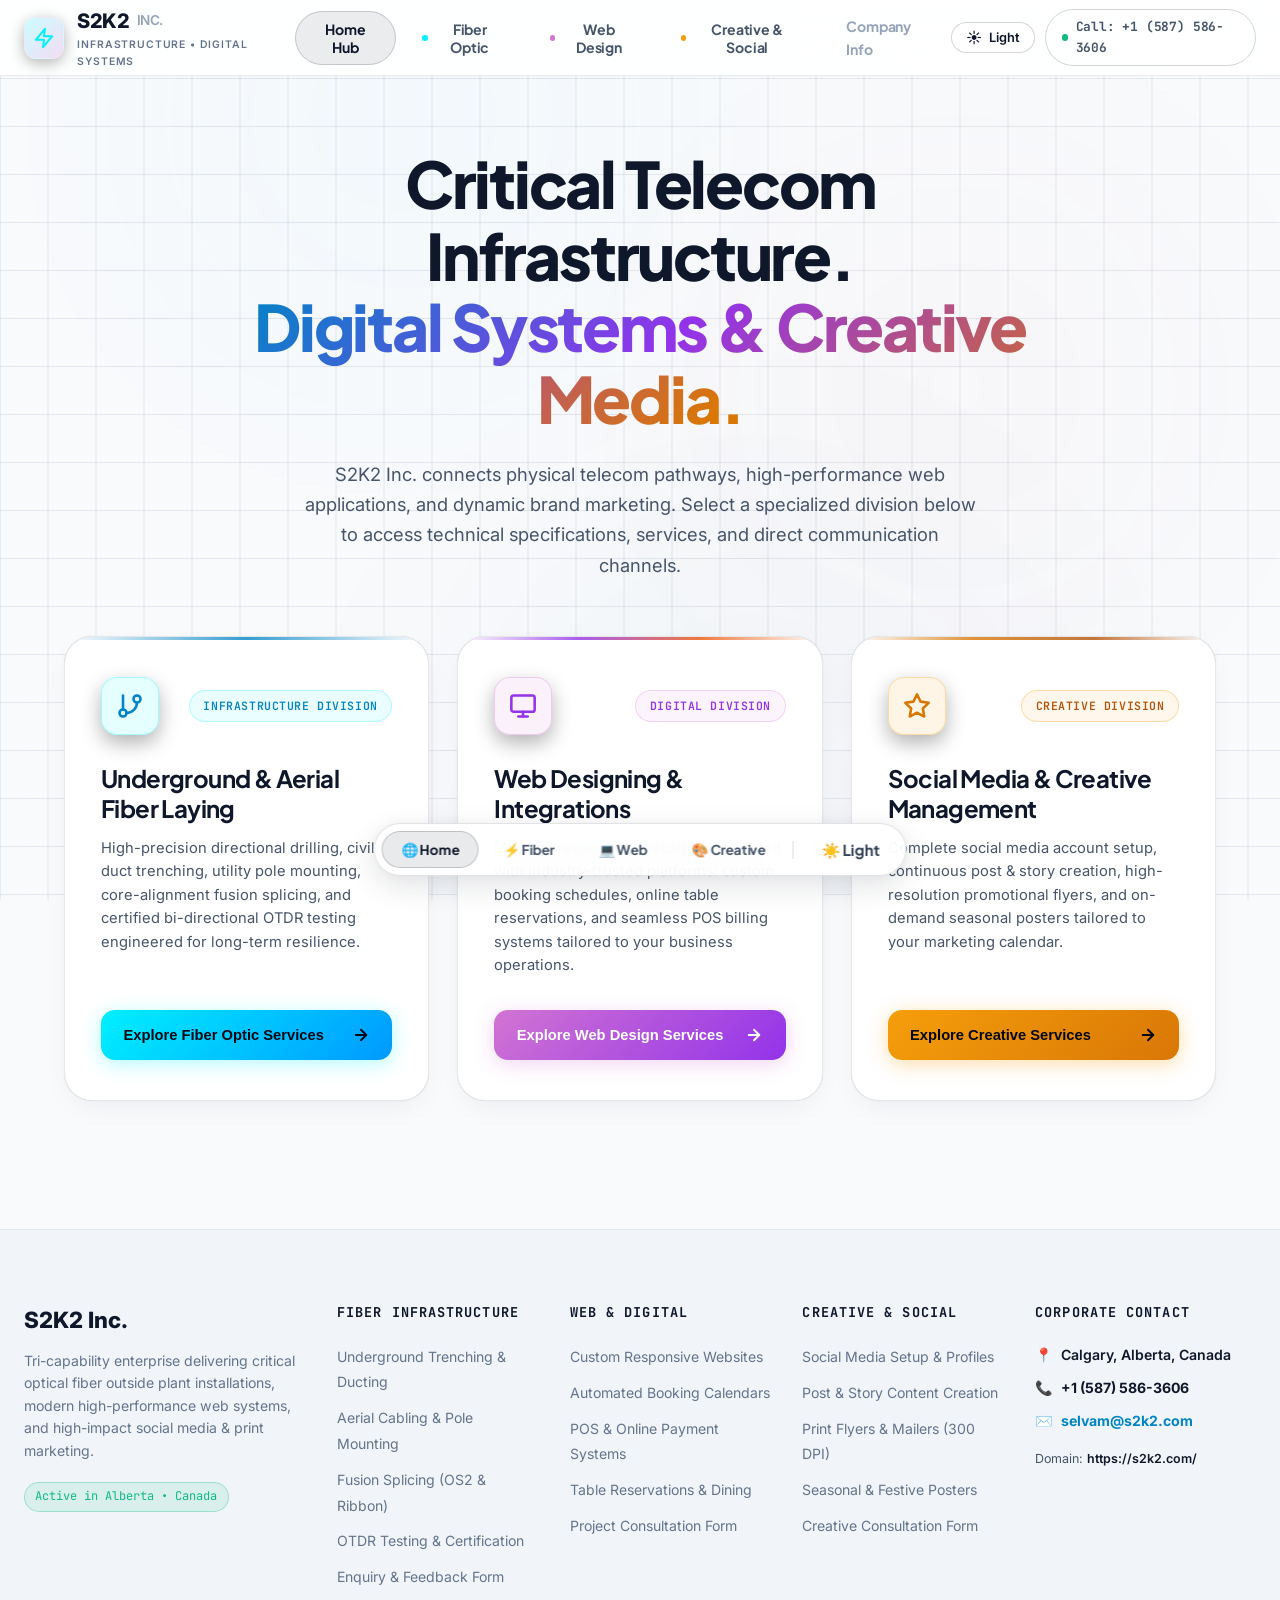
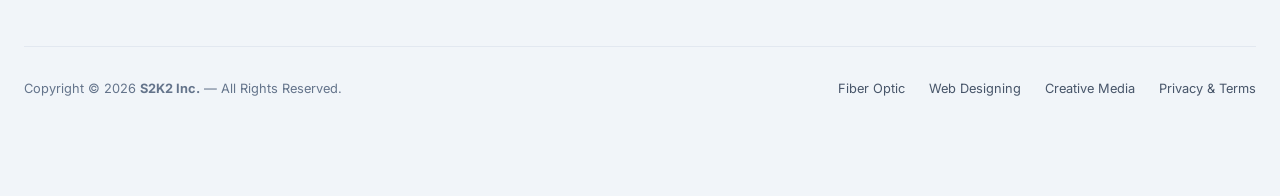
==== commit d87d2d2e: "Change bottom floating dock label from Hub to Home" ====
--- a/index.html
+++ b/index.html
@@ -1297,8 +1297,8 @@
        PERSISTENT FLOATING QUICK DOCK (SWITCHER PILL BAR)
        ======================================================================== -->
   <aside class="floating-dock-bar" aria-label="Quick Service Navigator">
-    <button class="dock-item-btn active" data-route="home" title="Go to S2K2 Hub">
-      <span>🌐 Hub</span>
+    <button class="dock-item-btn active" data-route="home" title="Go to S2K2 Home">
+      <span>🌐 Home</span>
     </button>
     <button class="dock-item-btn dock-fiber" data-route="fibre-optic" title="Go to Fiber Laying">
       <span>⚡ Fiber</span>
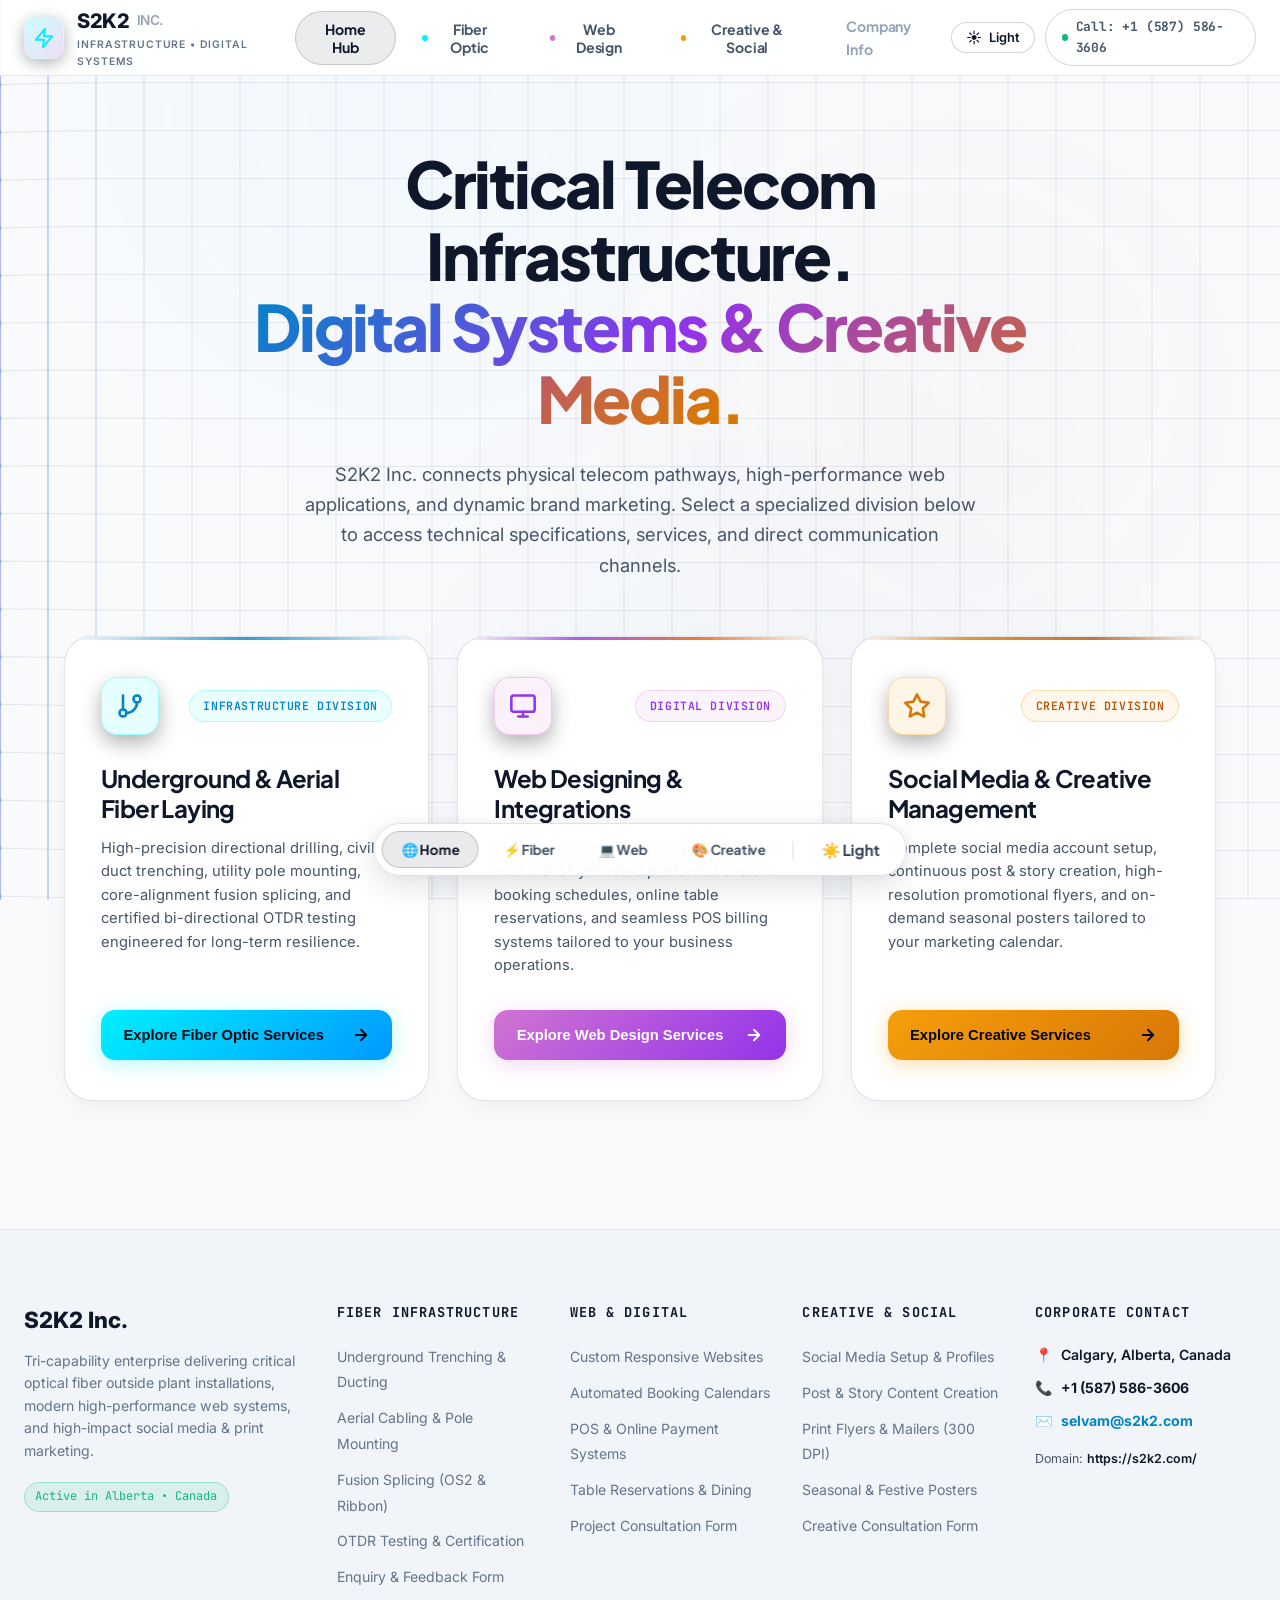
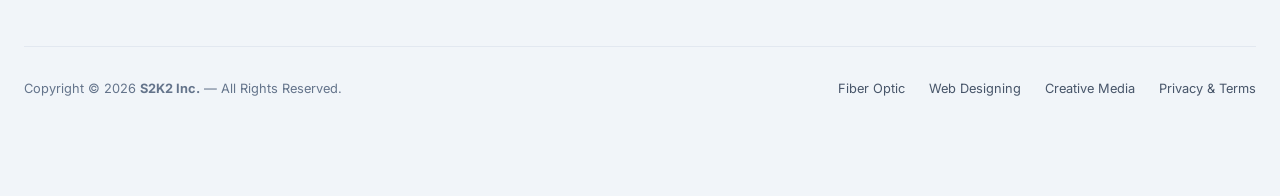
==== commit 492e75fd: "Add multi-resolution favicon.ico, Google Search 48px icons, sitemap and robots.txt" ====
--- a/index.html
+++ b/index.html
@@ -11,9 +11,13 @@
   <link rel="preconnect" href="https://fonts.gstatic.com" crossorigin />
   <link href="https://fonts.googleapis.com/css2?family=Inter:wght@300;400;500;600;700&family=JetBrains+Mono:wght@400;500;600&family=Plus+Jakarta+Sans:wght@400;500;600;700;800&display=swap" rel="stylesheet" />
 
-  <!-- Favicon -->
+  <!-- Favicon & Search Engine Snippet Icons -->
+  <link rel="icon" href="/favicon.ico" sizes="any" />
+  <link rel="icon" type="image/png" sizes="48x48" href="assets/favicon-48x48.png" />
+  <link rel="icon" type="image/png" sizes="96x96" href="assets/favicon-96x96.png" />
   <link rel="icon" type="image/png" sizes="32x32" href="assets/favicon-32.png" />
   <link rel="icon" type="image/png" sizes="192x192" href="assets/icon-192.png" />
+  <link rel="apple-touch-icon" sizes="180x180" href="assets/apple-touch-icon.png" />
 
   <!-- Immediate Theme Initializer & Fail-Safe Global Toggle (Default: Light) -->
   <script>
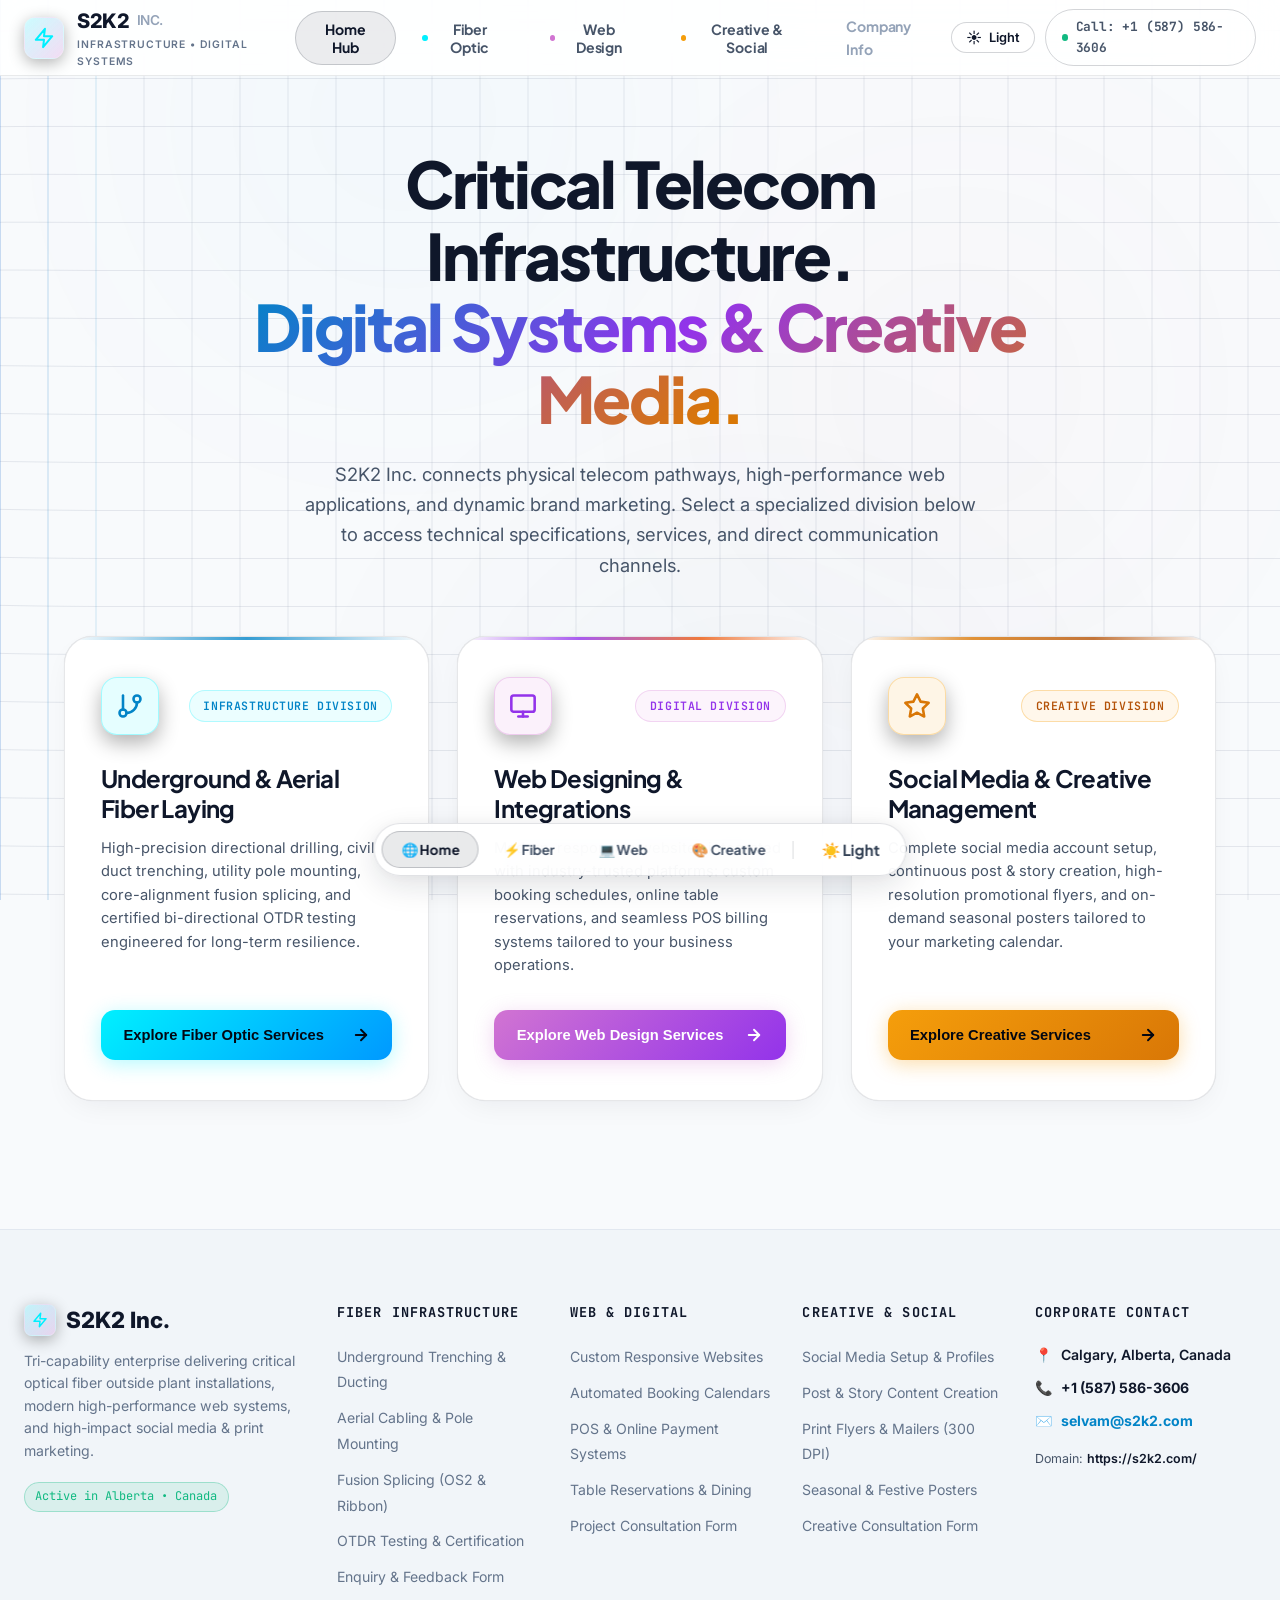
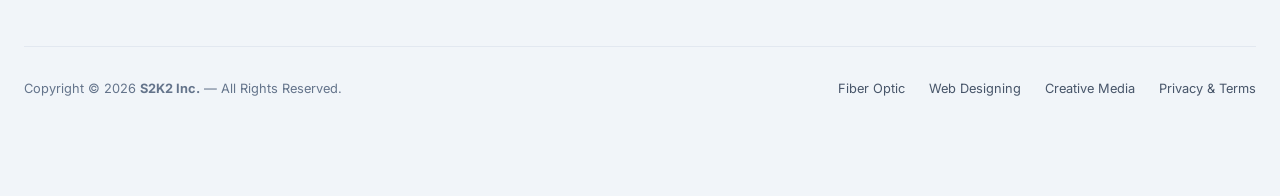
==== commit 159f88d0: "Update title logo and site favicons to match the header cyan lightning badge" ====
--- a/index.html
+++ b/index.html
@@ -12,6 +12,7 @@
   <link href="https://fonts.googleapis.com/css2?family=Inter:wght@300;400;500;600;700&family=JetBrains+Mono:wght@400;500;600&family=Plus+Jakarta+Sans:wght@400;500;600;700;800&display=swap" rel="stylesheet" />
 
   <!-- Favicon & Search Engine Snippet Icons -->
+  <link rel="icon" type="image/svg+xml" href="assets/favicon.svg" />
   <link rel="icon" href="/favicon.ico" sizes="any" />
   <link rel="icon" type="image/png" sizes="48x48" href="assets/favicon-48x48.png" />
   <link rel="icon" type="image/png" sizes="96x96" href="assets/favicon-96x96.png" />
@@ -1333,7 +1334,14 @@
         
         <!-- Company Identity -->
         <div>
-          <div class="footer-brand-name">S2K2 Inc.</div>
+          <div style="display: flex; align-items: center; gap: 0.65rem; margin-bottom: 0.75rem;">
+            <div class="brand-badge-icon" style="width: 32px; height: 32px; border-radius: 8px;">
+              <svg width="16" height="16" viewBox="0 0 24 24" fill="none" stroke="#00f0ff" stroke-width="2.2" stroke-linecap="round" stroke-linejoin="round">
+                <polygon points="13 2 3 14 12 14 11 22 21 10 12 10 13 2"></polygon>
+              </svg>
+            </div>
+            <div class="footer-brand-name" style="margin-bottom: 0;">S2K2 Inc.</div>
+          </div>
           <p class="footer-brand-desc">
             Tri-capability enterprise delivering critical optical fiber outside plant installations, 
             modern high-performance web systems, and high-impact social media &amp; print marketing.
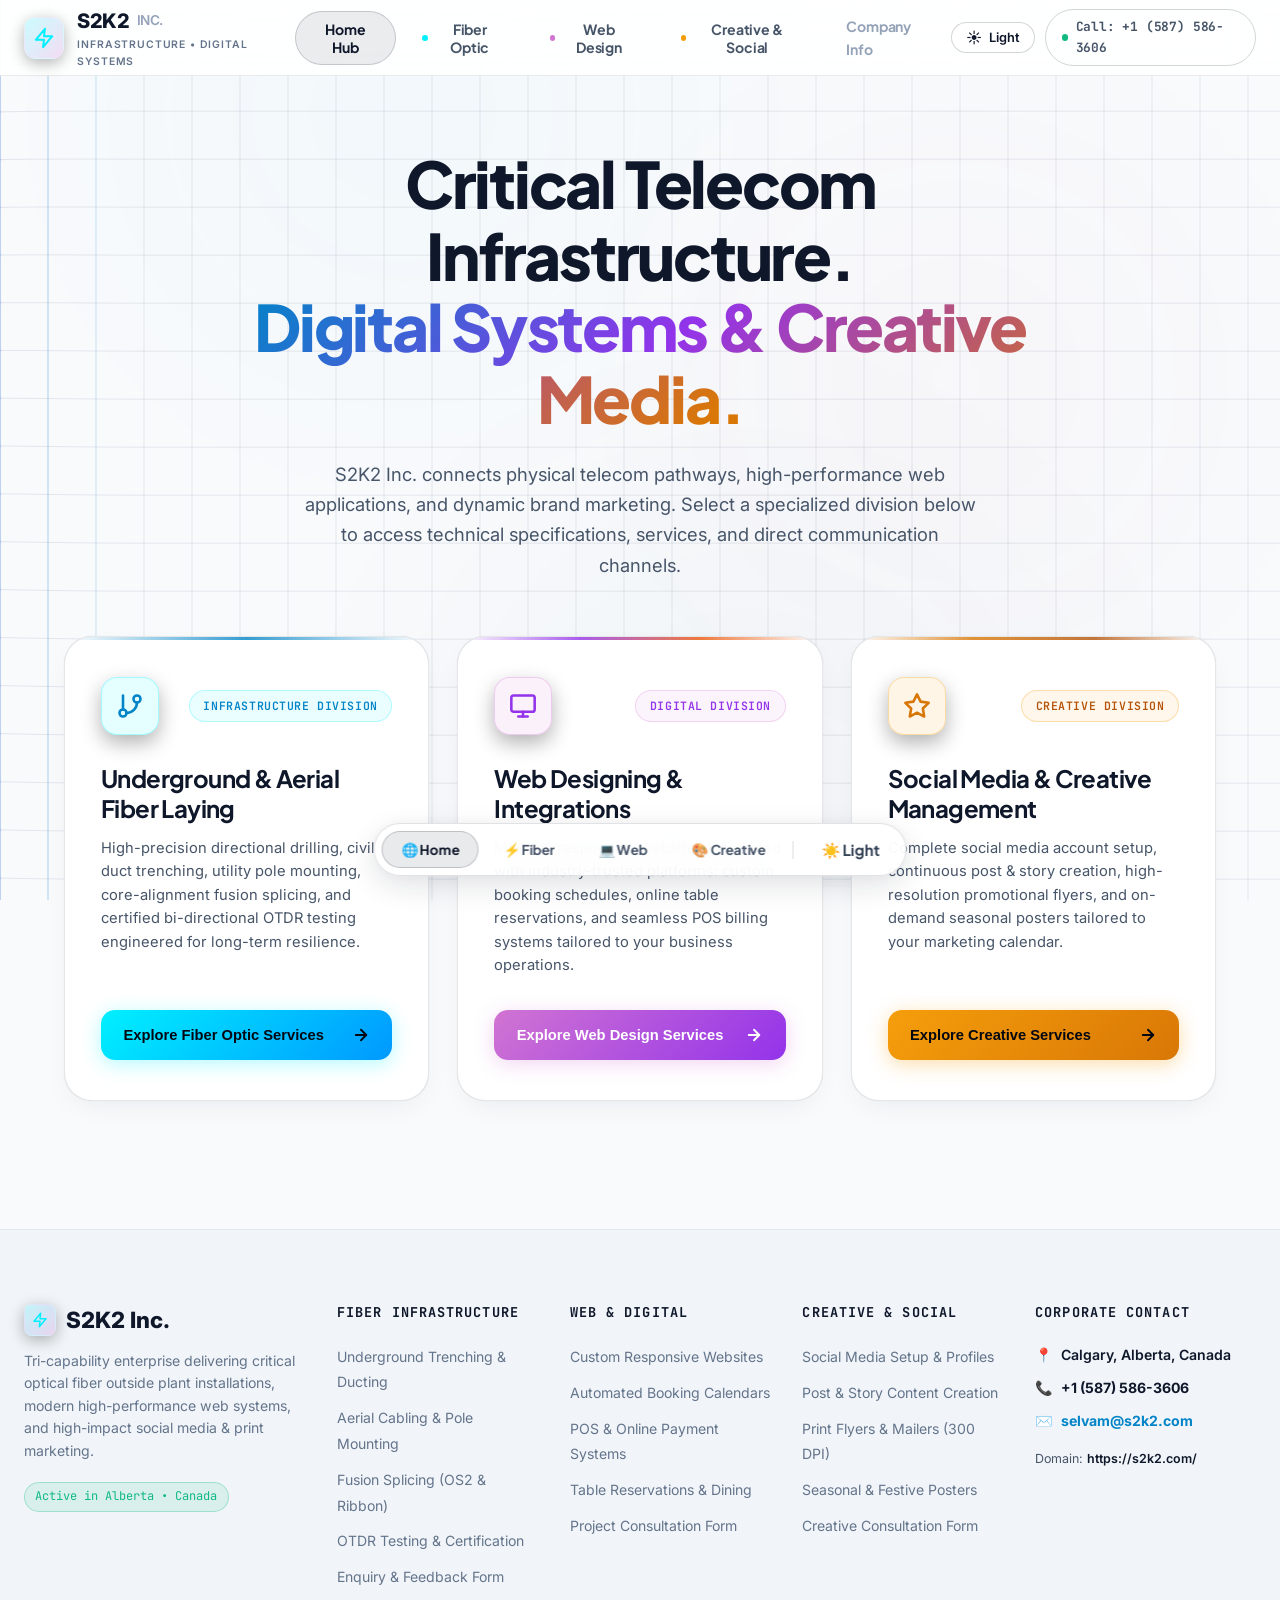
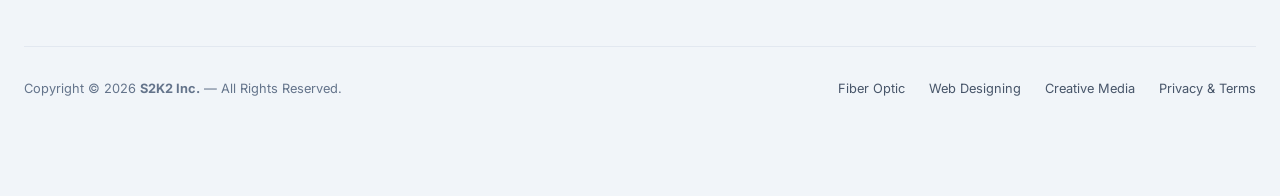
==== commit fbc074d5: "Forward Creative & Social inquiries to design@s2k2.com" ====
--- a/index.html
+++ b/index.html
@@ -1187,7 +1187,7 @@
             </div>
             <div>
               <div class="contact-meta-label">Creative Desk Direct Email</div>
-              <a href="mailto:selvam@s2k2.com" class="contact-meta-val" style="text-decoration: none;">selvam@s2k2.com</a>
+              <a href="mailto:design@s2k2.com" class="contact-meta-val" style="text-decoration: none;">design@s2k2.com</a>
               <div style="font-size: 0.8rem; color: var(--text-dim); margin-top: 0.2rem;">Official correspondence &amp; design brief intake</div>
             </div>
           </div>
@@ -1430,8 +1430,8 @@
   </footer>
 
   <!-- Scripts (Versioned cache-busters ensure immediate hot-reload) -->
-  <script src="router.js?v=1.7"></script>
-  <script src="app.js?v=1.7"></script>
-  <script src="grid-wave.js?v=1.7"></script>
+  <script src="router.js?v=1.8"></script>
+  <script src="app.js?v=1.8"></script>
+  <script src="grid-wave.js?v=1.8"></script>
 </body>
 </html>
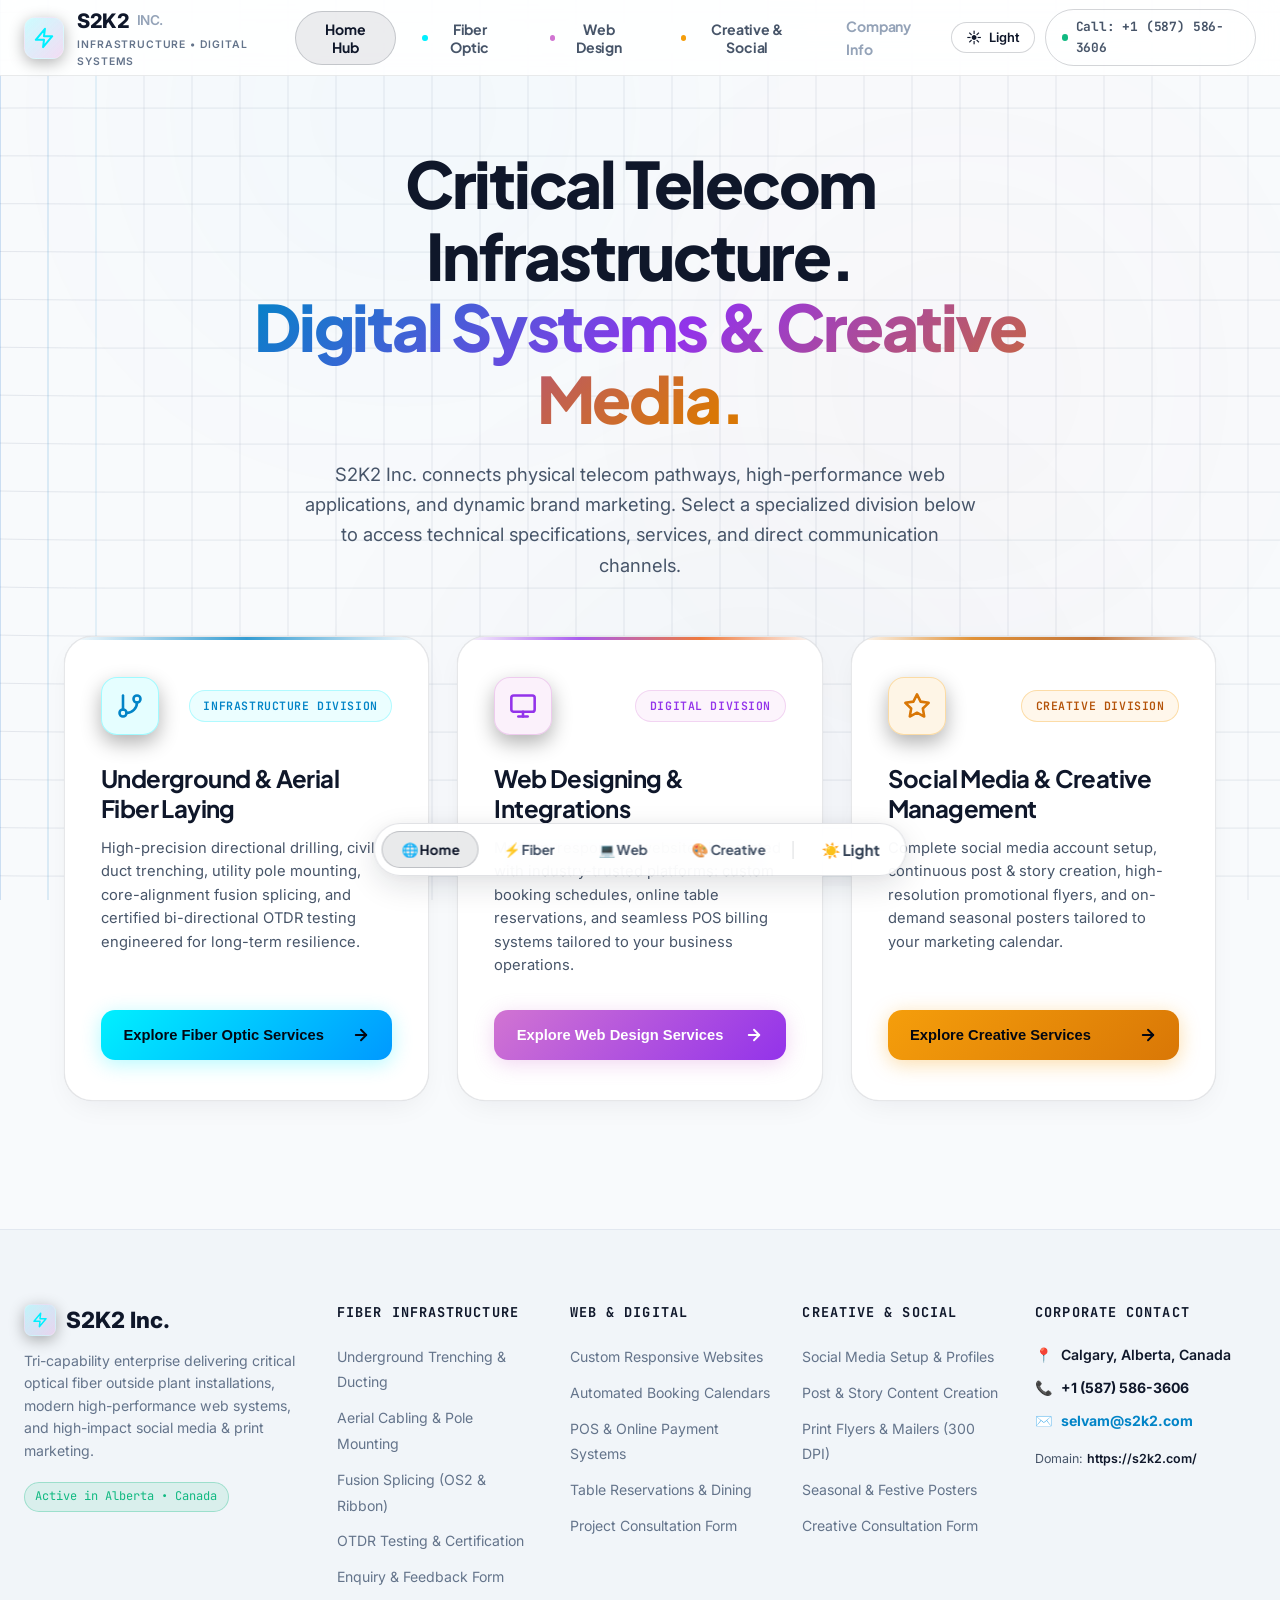
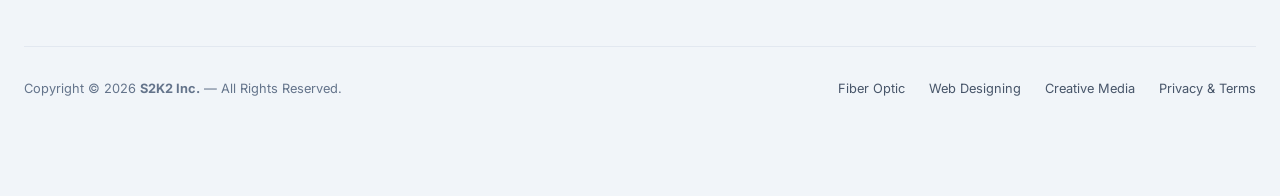
==== commit 2a1e0ce7: "Route Fiber to selvam@s2k2.com and Web Design + Creative to design@s2k2.com" ====
--- a/index.html
+++ b/index.html
@@ -868,7 +868,7 @@
             </div>
             <div>
               <div class="contact-meta-label">Web Division Direct Email</div>
-              <a href="mailto:selvam@s2k2.com" class="contact-meta-val" style="text-decoration: none;">selvam@s2k2.com</a>
+              <a href="mailto:design@s2k2.com" class="contact-meta-val" style="text-decoration: none;">design@s2k2.com</a>
               <div style="font-size: 0.8rem; color: var(--text-dim); margin-top: 0.2rem;">Official correspondence &amp; project inquiries</div>
             </div>
           </div>
@@ -1430,8 +1430,8 @@
   </footer>
 
   <!-- Scripts (Versioned cache-busters ensure immediate hot-reload) -->
-  <script src="router.js?v=1.8"></script>
-  <script src="app.js?v=1.8"></script>
-  <script src="grid-wave.js?v=1.8"></script>
+  <script src="router.js?v=1.9"></script>
+  <script src="app.js?v=1.9"></script>
+  <script src="grid-wave.js?v=1.9"></script>
 </body>
 </html>
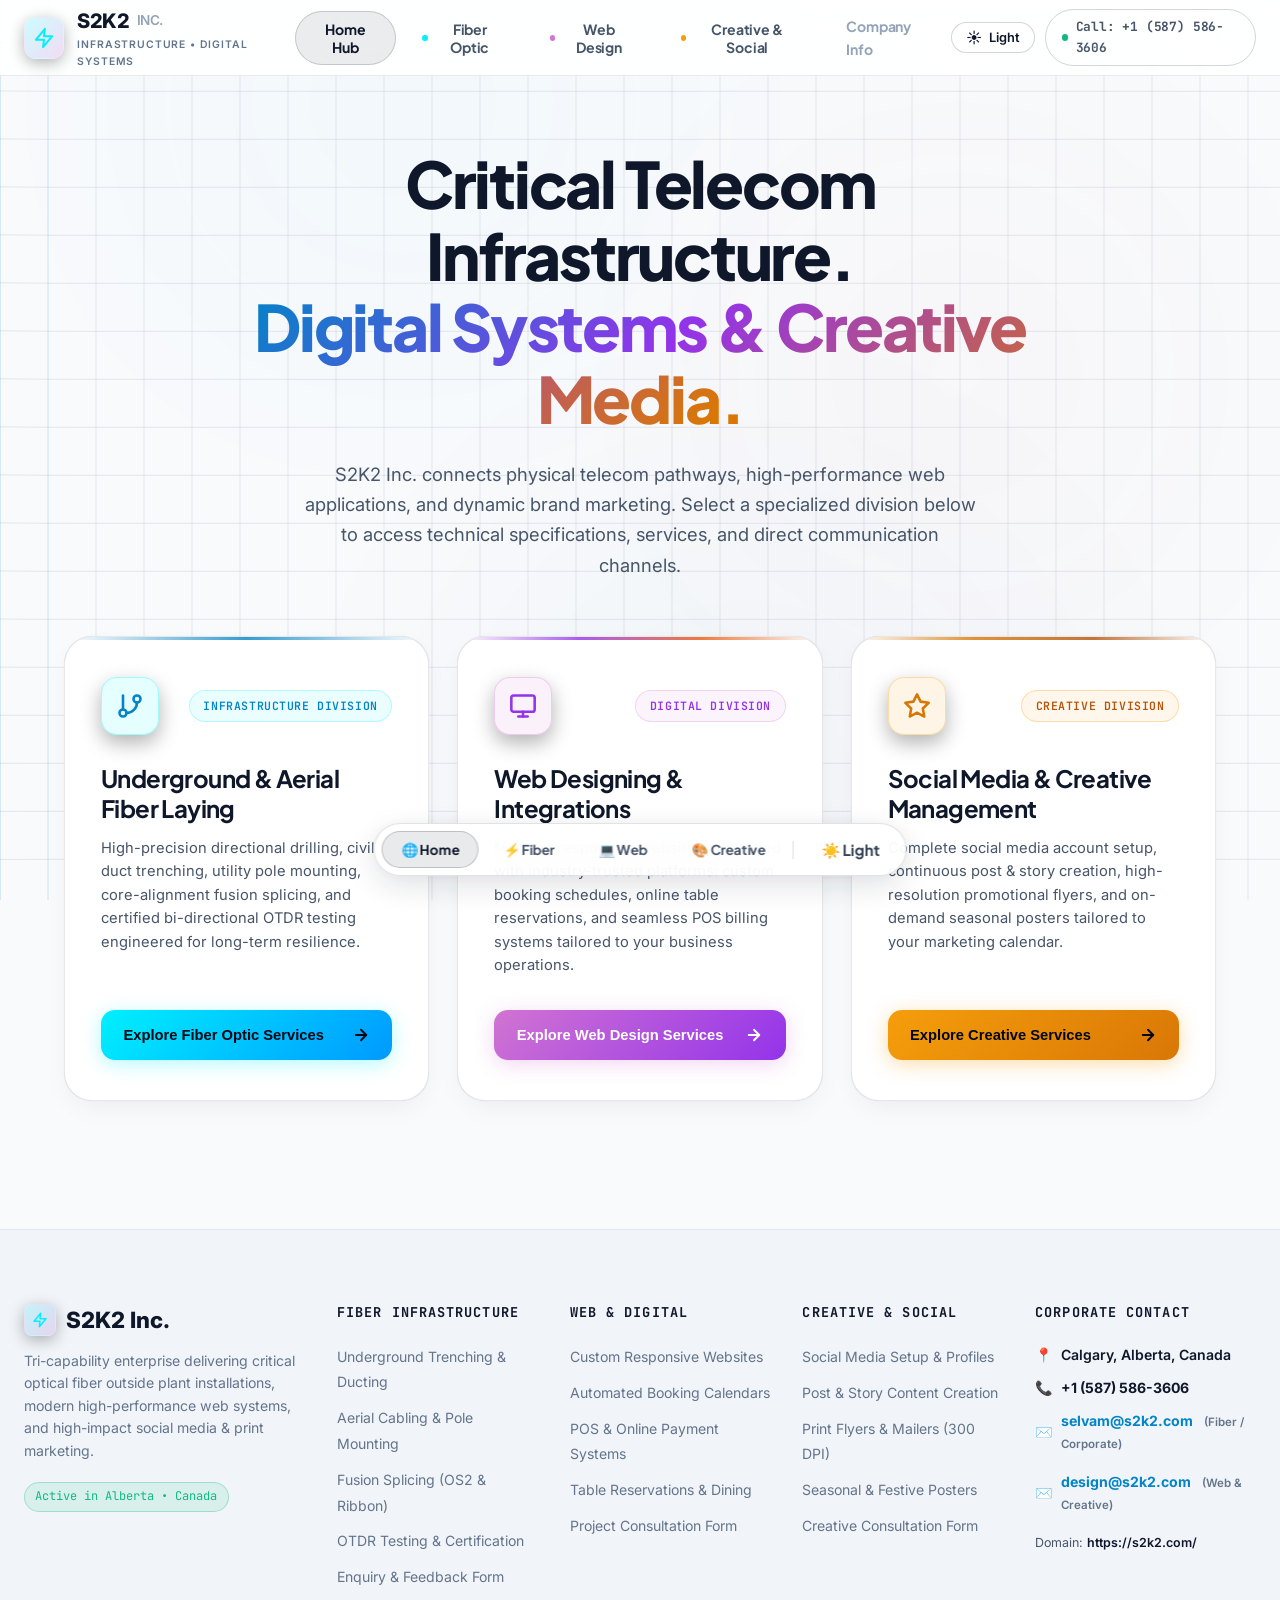
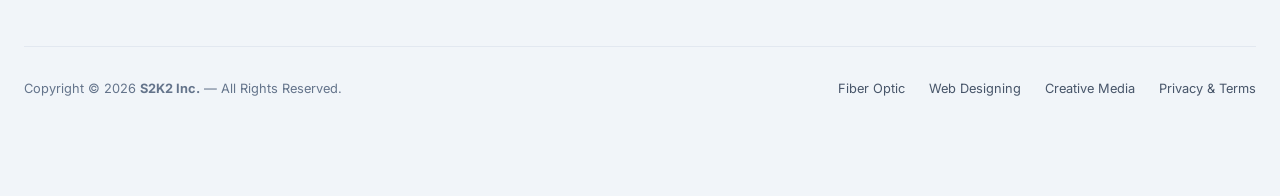
==== commit 14e14c28: "Update footer corporate contacts and mobile drawer email routing to include design@s2k2.com" ====
--- a/index.html
+++ b/index.html
@@ -297,7 +297,7 @@
           <svg width="16" height="16" fill="none" stroke="currentColor" viewBox="0 0 24 24"><path stroke-linecap="round" stroke-linejoin="round" stroke-width="2" d="M3 5a2 2 0 012-2h3.28a1 1 0 01.948.684l1.498 4.493a1 1 0 01-.502 1.21l-2.257 1.13a11.042 11.042 0 005.516 5.516l1.13-2.257a1 1 0 011.21-.502l4.493 1.498a1 1 0 01.684.949V19a2 2 0 01-2 2h-1C9.716 21 3 14.284 3 6V5z"></path></svg>
           Call Office
         </a>
-        <a href="mailto:selvam@s2k2.com" class="mobile-action-pill email-pill">
+        <a id="mobileDrawerEmail" href="mailto:selvam@s2k2.com" class="mobile-action-pill email-pill">
           <svg width="16" height="16" fill="none" stroke="currentColor" viewBox="0 0 24 24"><path stroke-linecap="round" stroke-linejoin="round" stroke-width="2" d="M3 8l7.89 5.26a2 2 0 002.22 0L21 8M5 19h14a2 2 0 002-2V7a2 2 0 00-2-2H5a2 2 0 00-2 2v10a2 2 0 002 2z"></path></svg>
           Email Us
         </a>
@@ -1403,7 +1403,17 @@
             </li>
             <li class="footer-contact-item">
               <span class="footer-contact-icon" style="color: var(--fiber-cyan);">✉️</span>
-              <a href="mailto:selvam@s2k2.com" class="footer-contact-link email-link">selvam@s2k2.com</a>
+              <div>
+                <a href="mailto:selvam@s2k2.com" class="footer-contact-link email-link">selvam@s2k2.com</a>
+                <span style="font-size: 0.72rem; color: var(--text-dim); margin-left: 0.4rem;">(Fiber / Corporate)</span>
+              </div>
+            </li>
+            <li class="footer-contact-item" style="margin-top: 0.35rem;">
+              <span class="footer-contact-icon" style="color: #d174d2;">✉️</span>
+              <div>
+                <a href="mailto:design@s2k2.com" class="footer-contact-link email-link">design@s2k2.com</a>
+                <span style="font-size: 0.72rem; color: var(--text-dim); margin-left: 0.4rem;">(Web &amp; Creative)</span>
+              </div>
             </li>
             <li class="footer-domain-item">
               Domain: <a href="https://s2k2.com/" target="_blank" rel="noopener" class="footer-domain-link">https://s2k2.com/</a>
@@ -1430,8 +1440,8 @@
   </footer>
 
   <!-- Scripts (Versioned cache-busters ensure immediate hot-reload) -->
-  <script src="router.js?v=1.9"></script>
-  <script src="app.js?v=1.9"></script>
-  <script src="grid-wave.js?v=1.9"></script>
+  <script src="router.js?v=2.0"></script>
+  <script src="app.js?v=2.0"></script>
+  <script src="grid-wave.js?v=2.0"></script>
 </body>
 </html>
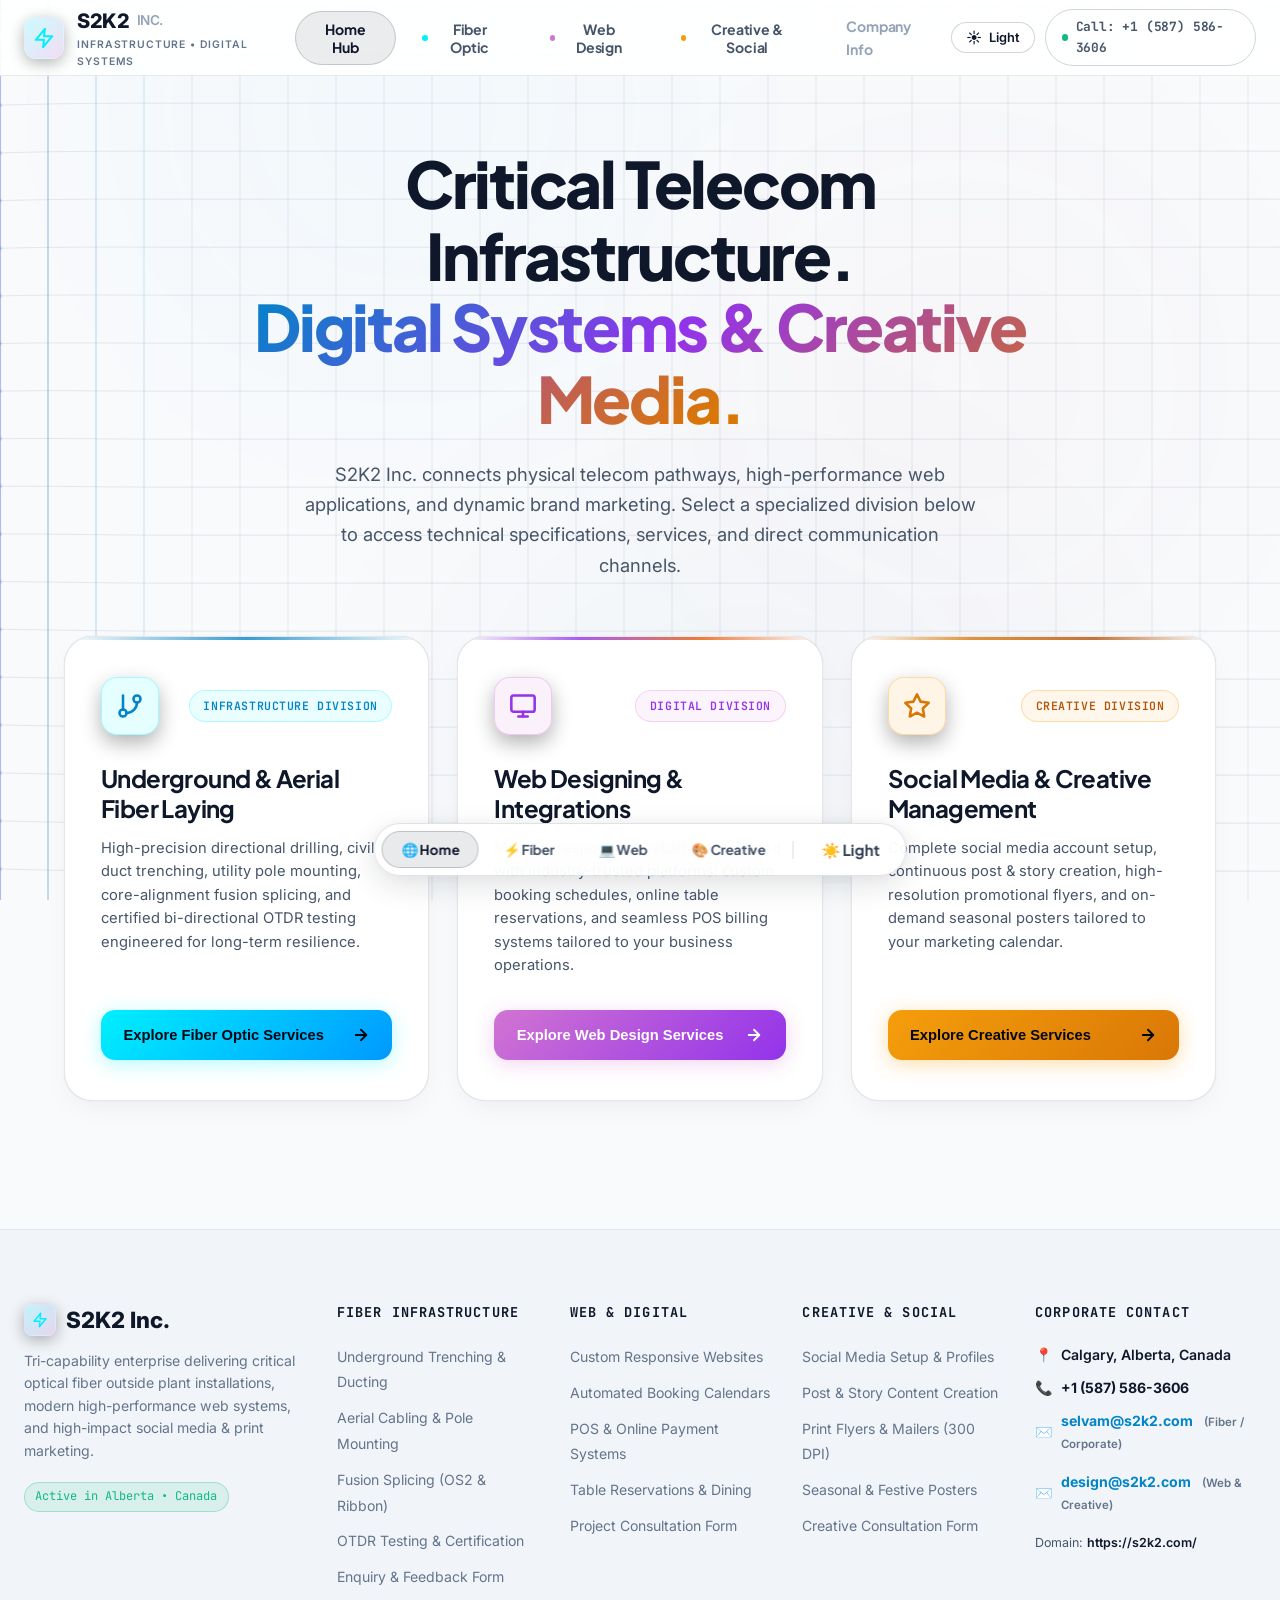
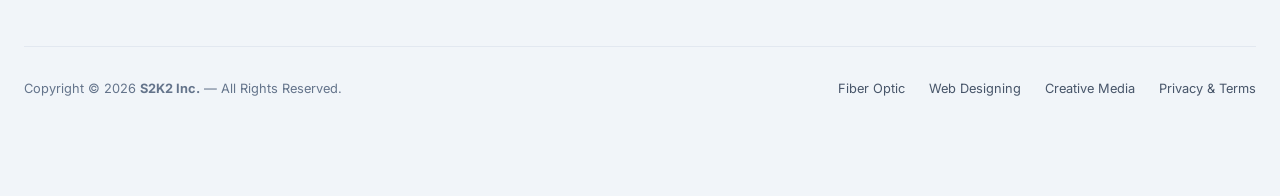
==== commit 94335c96: "Switch Web Design and Creative forms to Web3Forms with dedicated M365 access keys" ====
--- a/index.html
+++ b/index.html
@@ -904,26 +904,31 @@
             Tell us about your business goals and platform needs. We will prepare an architectural breakdown for you.
           </p>
 
-          <form id="webConsultationForm">
+          <form id="webConsultationForm" action="https://api.web3forms.com/submit" method="POST">
+            <input type="hidden" name="access_key" value="6edac02e-c46f-4cdb-932b-011e4a9c2381" />
+            <input type="hidden" name="subject" value="New S2K2 Web Project Inquiry" />
+            <input type="hidden" name="from_name" value="S2K2 Web Platform" />
+            <input type="checkbox" name="botcheck" class="hidden" style="display: none;" />
+
             <div class="form-grid-2">
               <div class="form-group">
                 <label class="form-label" for="webName">Your Name *</label>
-                <input class="form-input web-focus" id="webName" type="text" placeholder="e.g. Sarah Jenkins" required />
+                <input class="form-input web-focus" id="webName" name="name" type="text" placeholder="e.g. Sarah Jenkins" required />
               </div>
               <div class="form-group">
                 <label class="form-label" for="webEmail">Email Address *</label>
-                <input class="form-input web-focus" id="webEmail" type="email" placeholder="e.g. sjenkins@business.com" required />
+                <input class="form-input web-focus" id="webEmail" name="email" type="email" placeholder="e.g. sjenkins@business.com" required />
               </div>
             </div>
 
             <div class="form-grid-2">
               <div class="form-group">
                 <label class="form-label" for="webBusiness">Business / Current Domain</label>
-                <input class="form-input web-focus" id="webBusiness" type="text" placeholder="e.g. Jenkins Dental / myclinic.ca" />
+                <input class="form-input web-focus" id="webBusiness" name="business" type="text" placeholder="e.g. Jenkins Dental / myclinic.ca" />
               </div>
               <div class="form-group">
                 <label class="form-label" for="webIntegration">Primary Integration Interest</label>
-                <select class="form-select web-focus" id="webIntegration">
+                <select class="form-select web-focus" id="webIntegration" name="integration">
                   <option value="Online Appointment & Booking Calendars">Online Appointment &amp; Booking Calendars</option>
                   <option value="POS & Payment Gateway Integration">POS &amp; Payment Gateway Integration</option>
                   <option value="Table Reservations & Dining Systems">Table Reservations &amp; Dining Systems</option>
@@ -935,7 +940,7 @@
 
             <div class="form-group">
               <label class="form-label" for="webMessage">Project Requirements &amp; Scope *</label>
-              <textarea class="form-textarea web-focus" id="webMessage" placeholder="Describe the functionality, integrations, or challenges you want to solve..." required></textarea>
+              <textarea class="form-textarea web-focus" id="webMessage" name="message" placeholder="Describe the functionality, integrations, or challenges you want to solve..." required></textarea>
             </div>
 
             <button type="submit" class="form-submit-btn btn-float-violet">
@@ -1231,33 +1236,38 @@
             Provide your campaign goals and design requirements below.
           </p>
 
-          <form id="creativeConsultationForm">
+          <form id="creativeConsultationForm" action="https://api.web3forms.com/submit" method="POST">
+            <input type="hidden" name="access_key" value="fe2f71d9-d567-43ee-9675-6cef379b0ac9" />
+            <input type="hidden" name="subject" value="New S2K2 Creative &amp; Social Brief" />
+            <input type="hidden" name="from_name" value="S2K2 Creative Studio" />
+            <input type="checkbox" name="botcheck" class="hidden" style="display: none;" />
+
             <div class="form-grid-2">
               <div class="form-group">
                 <label class="form-label" for="creativeName">Your Full Name *</label>
-                <input type="text" class="form-input creative-focus" id="creativeName" placeholder="e.g. Sarah Jenkins" required />
+                <input type="text" class="form-input creative-focus" id="creativeName" name="name" placeholder="e.g. Sarah Jenkins" required />
               </div>
               <div class="form-group">
                 <label class="form-label" for="creativeEmail">Email Address *</label>
-                <input type="email" class="form-input creative-focus" id="creativeEmail" placeholder="e.g. sarah@business.com" required />
+                <input type="email" class="form-input creative-focus" id="creativeEmail" name="email" placeholder="e.g. sarah@business.com" required />
               </div>
             </div>
 
             <div class="form-grid-2">
               <div class="form-group">
                 <label class="form-label" for="creativeBusiness">Business / Brand Name</label>
-                <input type="text" class="form-input creative-focus" id="creativeBusiness" placeholder="e.g. Peak Bistro &amp; Lounge" />
+                <input type="text" class="form-input creative-focus" id="creativeBusiness" name="business" placeholder="e.g. Peak Bistro &amp; Lounge" />
               </div>
               <div class="form-group">
                 <label class="form-label" for="creativePhone">Phone Number</label>
-                <input type="tel" class="form-input creative-focus" id="creativePhone" placeholder="e.g. +1 (403) 555-0199" />
+                <input type="tel" class="form-input creative-focus" id="creativePhone" name="phone" placeholder="e.g. +1 (403) 555-0199" />
               </div>
             </div>
 
             <div class="form-grid-2">
               <div class="form-group">
                 <label class="form-label" for="creativeService">Primary Creative Need *</label>
-                <select class="form-select creative-focus" id="creativeService">
+                <select class="form-select creative-focus" id="creativeService" name="service">
                   <option value="Social Media Setup & Profile Architecture">Social Media Setup &amp; Profile Architecture</option>
                   <option value="Ongoing Social Media Posts & Stories">Ongoing Social Media Posts &amp; Stories</option>
                   <option value="Print-Ready Promotional Flyers & Mailers">Print-Ready Promotional Flyers &amp; Mailers</option>
@@ -1269,7 +1279,7 @@
               </div>
               <div class="form-group">
                 <label class="form-label" for="creativeTiming">Target Timing / Seasonality</label>
-                <select class="form-select creative-focus" id="creativeTiming">
+                <select class="form-select creative-focus" id="creativeTiming" name="timing">
                   <option value="Immediate (Next 48-72 hours)">Immediate (Next 48-72 hours)</option>
                   <option value="Upcoming Holiday / Festival Season">Upcoming Holiday / Festival Season</option>
                   <option value="Next 2-4 Weeks (Planned Launch)">Next 2-4 Weeks (Planned Launch)</option>
@@ -1280,7 +1290,7 @@
 
             <div class="form-group">
               <label class="form-label" for="creativeMessage">Project Details, Seasonal Focus &amp; Requirements *</label>
-              <textarea class="form-textarea creative-focus" id="creativeMessage" placeholder="Describe your brand aesthetic, target audience, upcoming event date, or any specific flyer/poster requirements..." required></textarea>
+              <textarea class="form-textarea creative-focus" id="creativeMessage" name="message" placeholder="Describe your brand aesthetic, target audience, upcoming event date, or any specific flyer/poster requirements..." required></textarea>
             </div>
 
             <button type="submit" class="form-submit-btn btn-float-amber">
@@ -1440,8 +1450,8 @@
   </footer>
 
   <!-- Scripts (Versioned cache-busters ensure immediate hot-reload) -->
-  <script src="router.js?v=2.0"></script>
-  <script src="app.js?v=2.0"></script>
-  <script src="grid-wave.js?v=2.0"></script>
+  <script src="router.js?v=2.1"></script>
+  <script src="app.js?v=2.1"></script>
+  <script src="grid-wave.js?v=2.1"></script>
 </body>
 </html>
